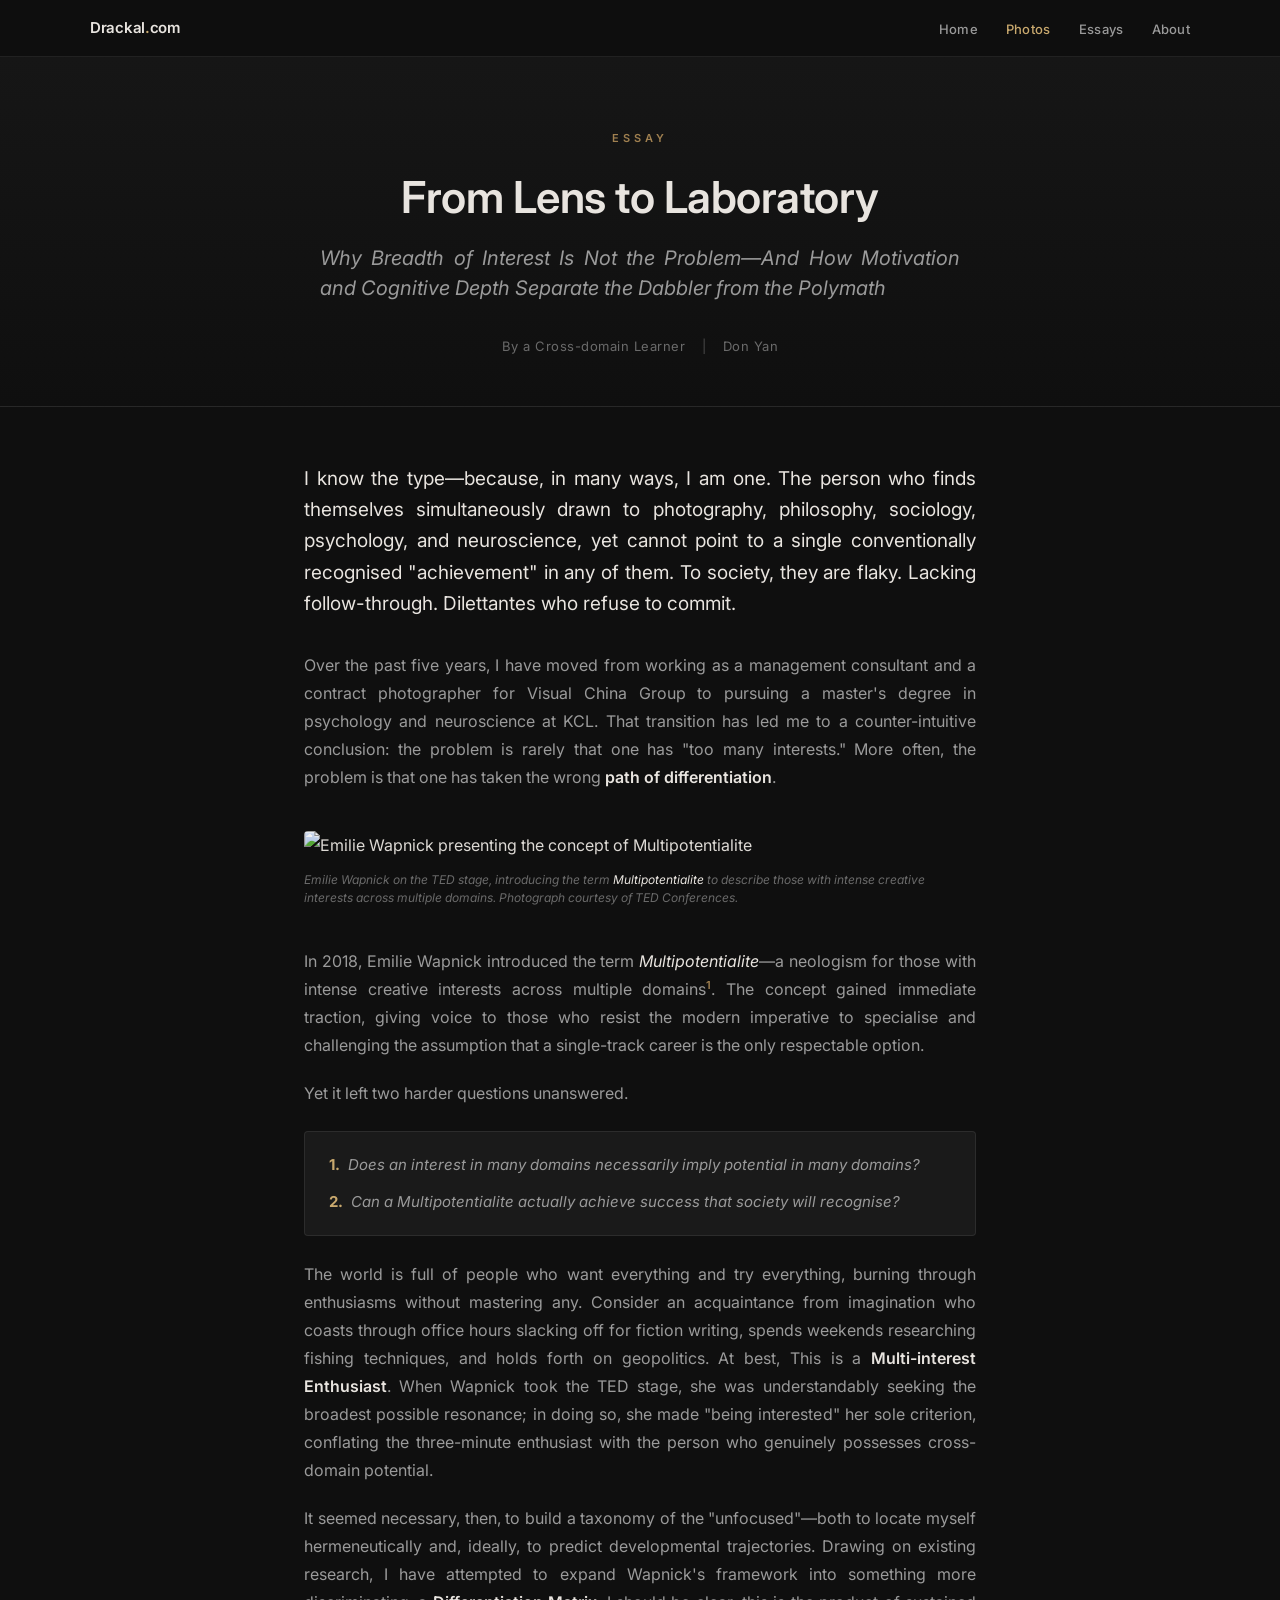
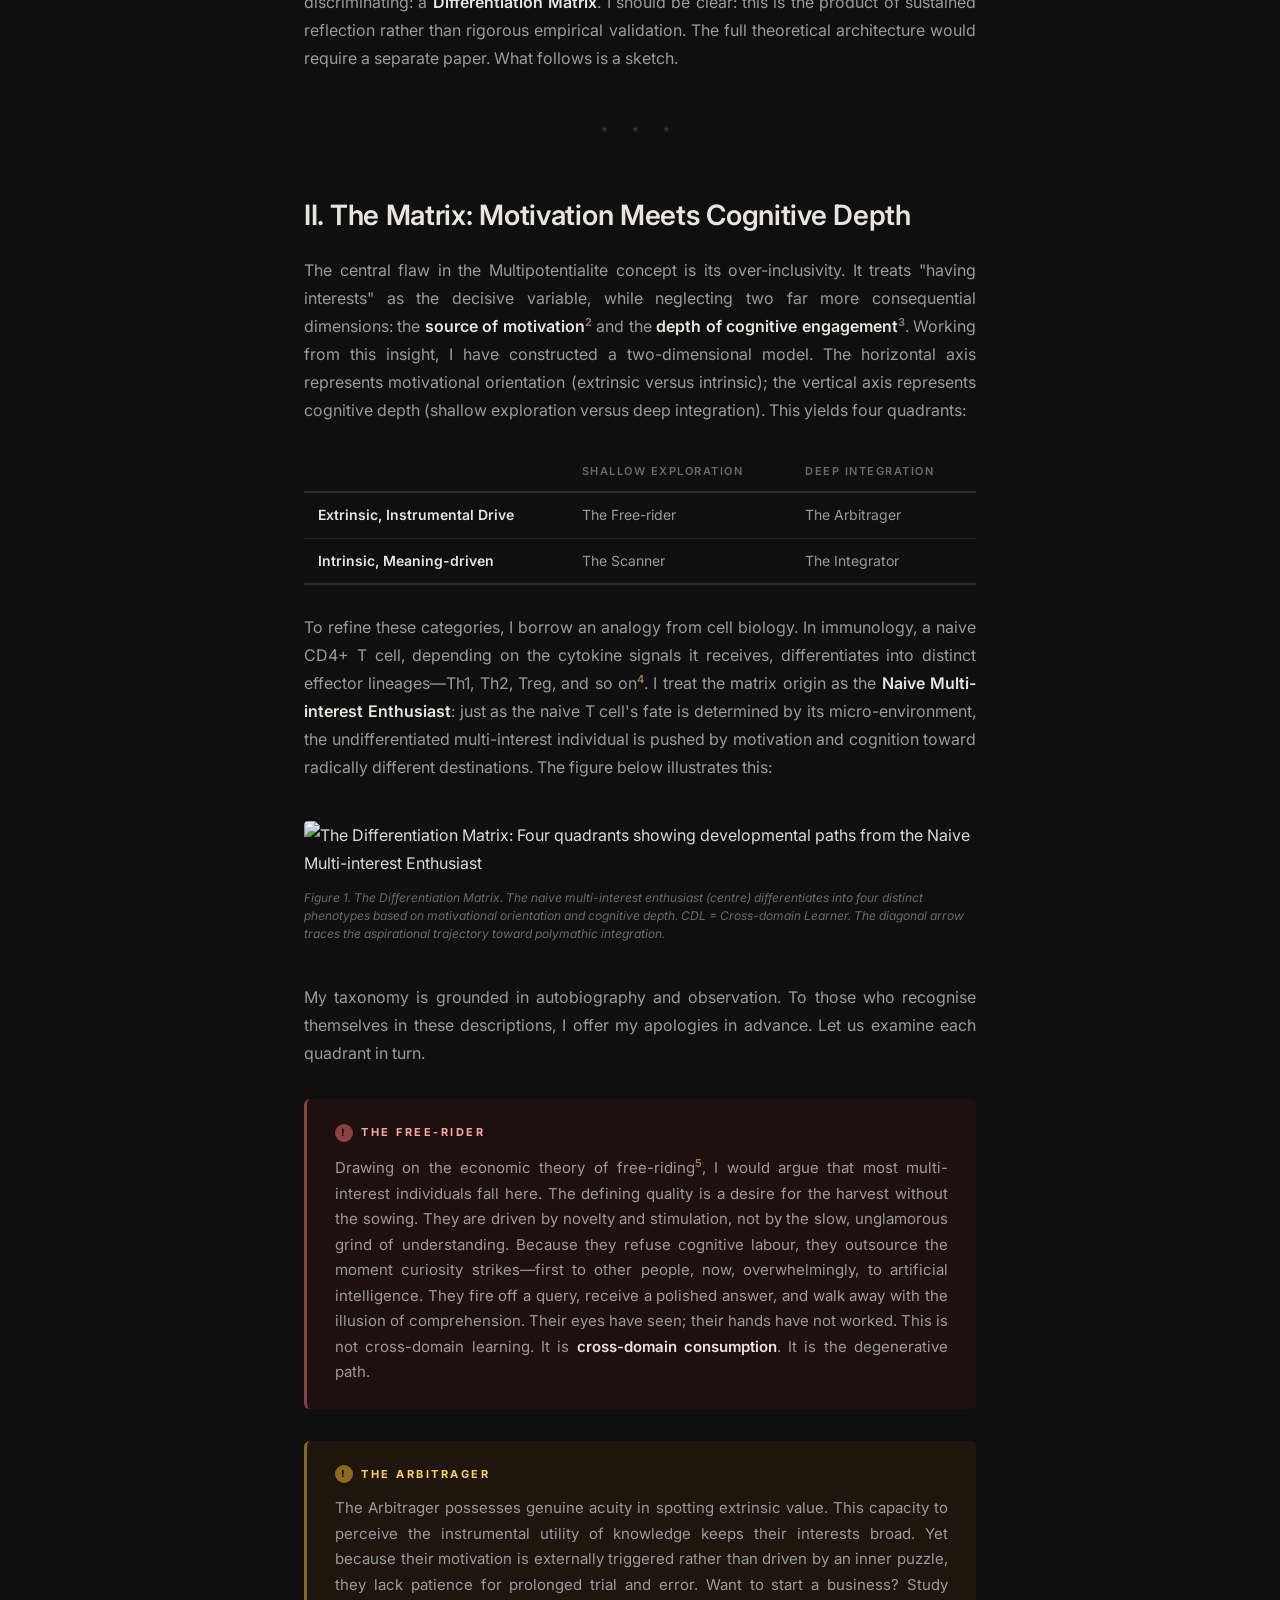
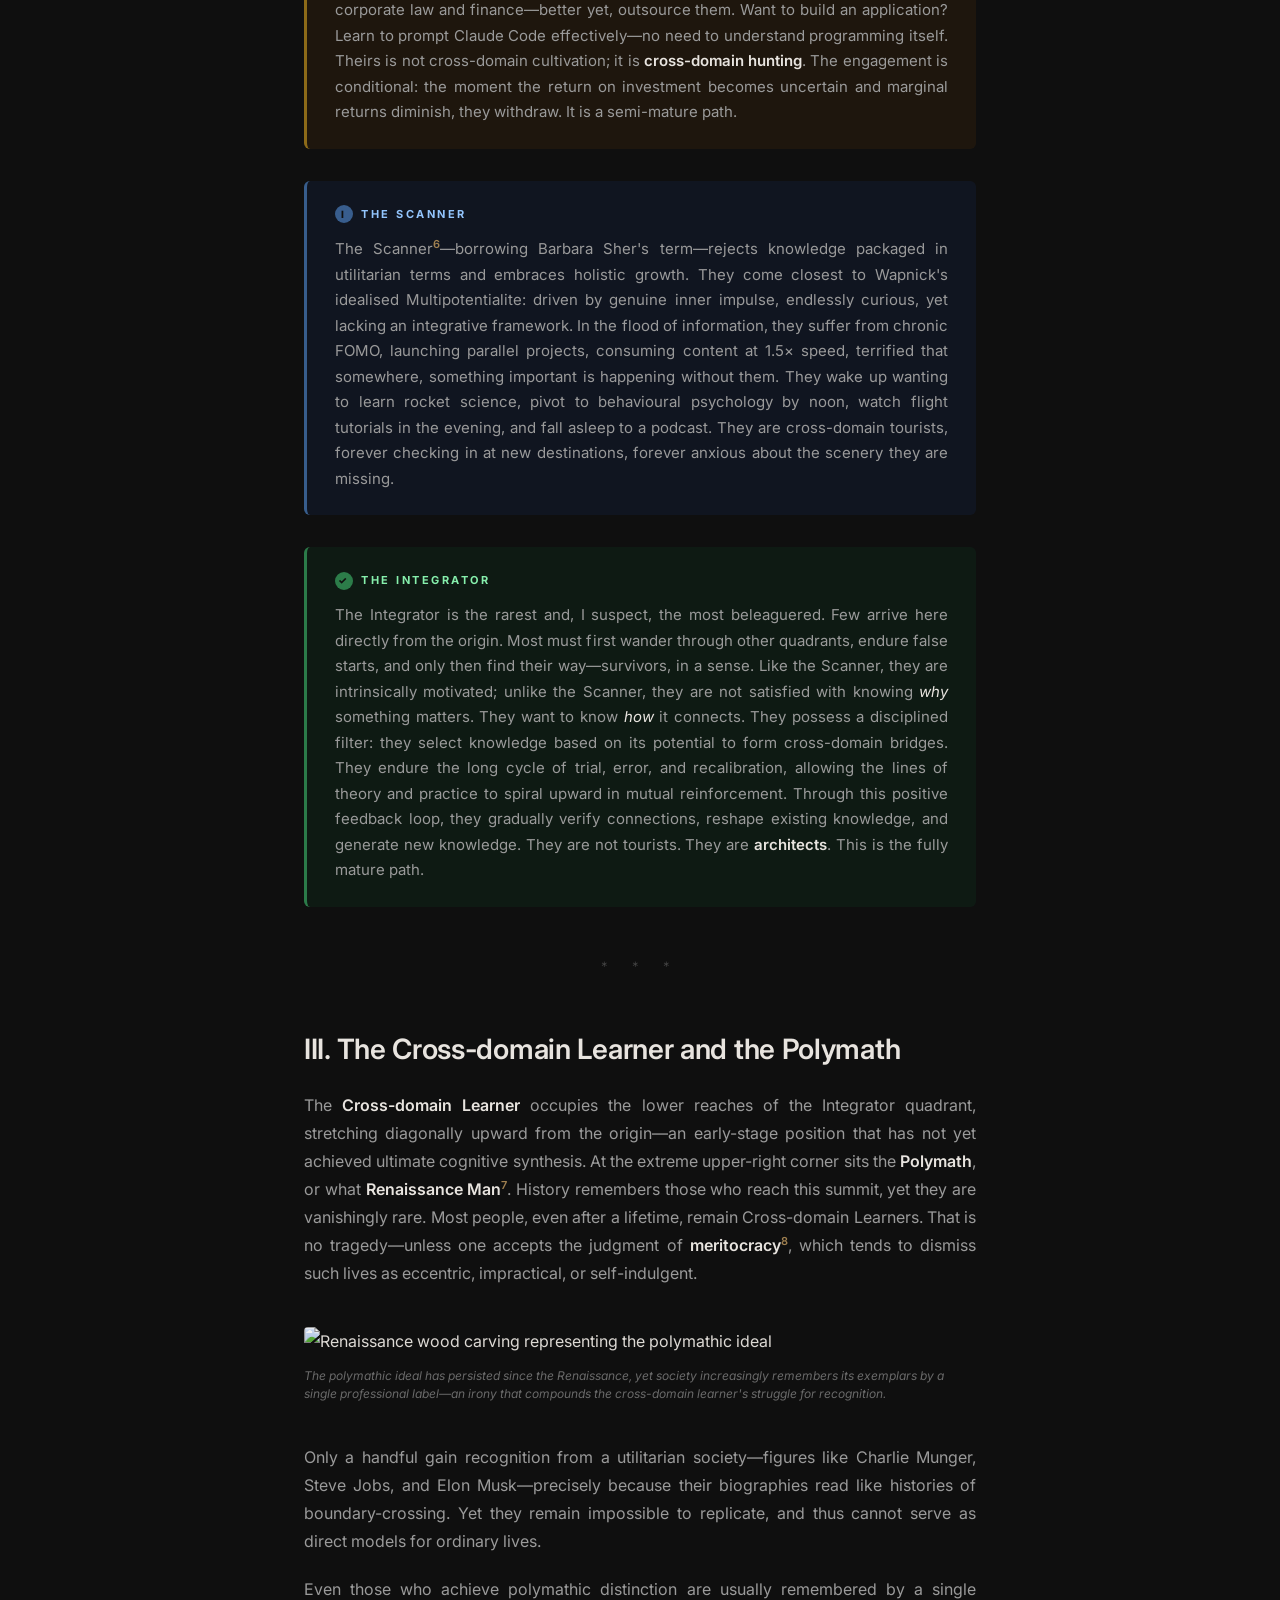
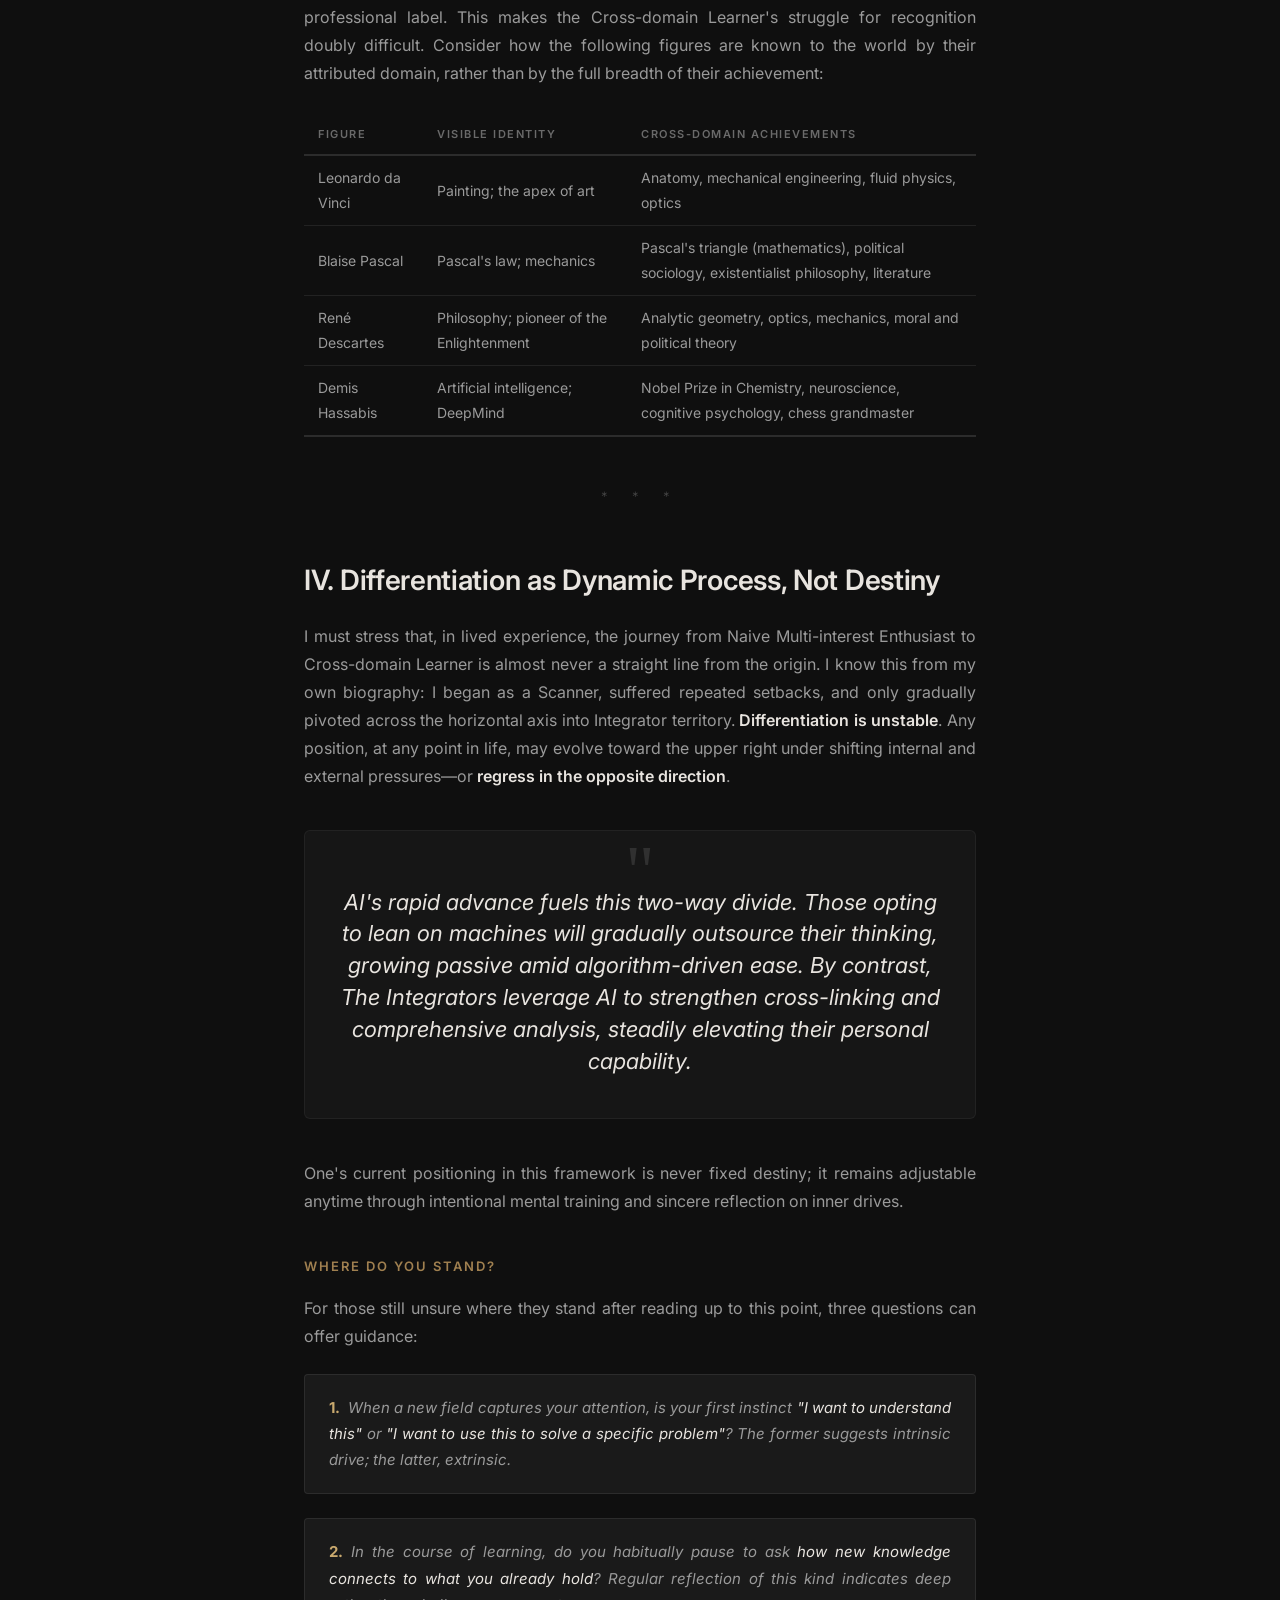
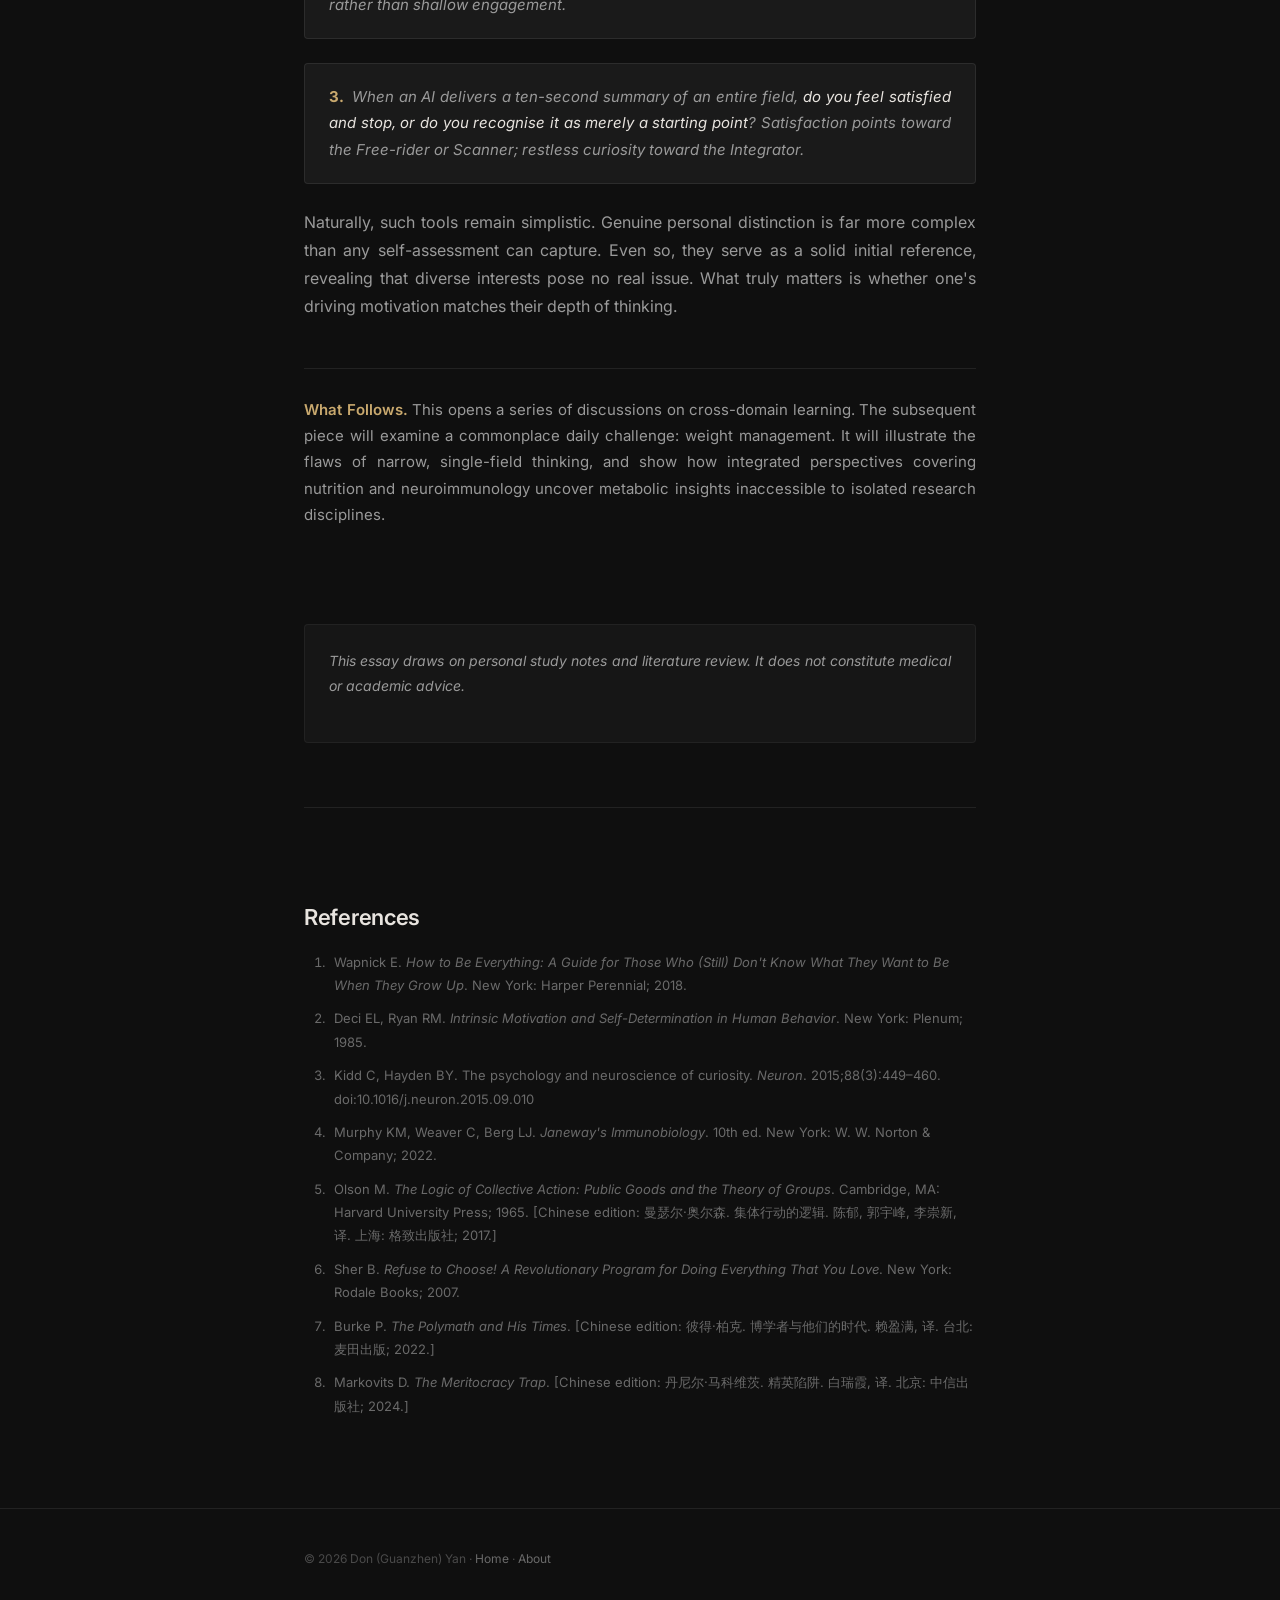
==== CDL_part1.html @ 90b38185 "Update CDL_part1.html" ====
<!DOCTYPE html>
<html lang="en">
<head>
    <meta charset="UTF-8">
    <meta name="viewport" content="width=device-width, initial-scale=1.0">
    <title>From Lens to Laboratory — The Differentiation Matrix | Cross-Domain Series</title>
    <link href="https://fonts.googleapis.com/css2?family=Inter:wght@300;400;500;600;700&display=swap" rel="stylesheet">
    <link rel="stylesheet" href="assets/css/style.css">
</head>
<body>

    <nav class="site-nav">
        <div class="nav-container">
            <div class="nav-brand">Drackal<span>.</span>com</div>
            <ul class="nav-links">
                <li><a href="index.html">Home</a></li>
                <li><a href="photos.html" class="active">Photos</a></li>
                <li><a href="index.html#series">Essays</a></li>
                <li><a href="index.html#about">About</a></li>
            </ul>
        </div>
    </nav>

    <header class="masthead">
        <div class="masthead-label">Essay</div>
        <h1 class="article-title">From Lens to Laboratory</h1>
        <p class="article-subtitle">Why Breadth of Interest Is Not the Problem—And How Motivation and Cognitive Depth Separate the Dabbler from the Polymath</p>
        <div class="article-meta">
            <span>By a Cross-domain Learner</span>
            <span class="divider">|</span>
            <span>Don Yan</span>
        </div>
    </header>

    <main class="article-body">
        <div class="container">

            <p class="lead">I know the type—because, in many ways, I am one. The person who finds themselves simultaneously drawn to photography, philosophy, sociology, psychology, and neuroscience, yet cannot point to a single conventionally recognised "achievement" in any of them. To society, they are flaky. Lacking follow-through. Dilettantes who refuse to commit.</p>

            <p>Over the past five years, I have moved from working as a management consultant and a contract photographer for Visual China Group to pursuing a master's degree in psychology and neuroscience at KCL. That transition has led me to a counter-intuitive conclusion: the problem is rarely that one has "too many interests." More often, the problem is that one has taken the wrong <strong>path of differentiation</strong>.</p>

            <div class="figure">
                <img src="https://raw.githubusercontent.com/Don-G-Yan/drackal.com/main/assets/images/emilie-wapnick.jpg" alt="Emilie Wapnick presenting the concept of Multipotentialite">
                <div class="figure-caption">Emilie Wapnick on the TED stage, introducing the term <em>Multipotentialite</em> to describe those with intense creative interests across multiple domains. Photograph courtesy of TED Conferences.</div>
            </div>

            <p>In 2018, Emilie Wapnick introduced the term <em>Multipotentialite</em>—a neologism for those with intense creative interests across multiple domains<sup>1</sup>. The concept gained immediate traction, giving voice to those who resist the modern imperative to specialise and challenging the assumption that a single-track career is the only respectable option.</p>

            <p>Yet it left two harder questions unanswered.</p>

            <div class="question-box">
                <p><span class="q-num">1.</span>Does an interest in many domains necessarily imply potential in many domains?</p>
                <p style="margin-top:10px"><span class="q-num">2.</span>Can a Multipotentialite actually achieve success that society will recognise?</p>
            </div>

            <p>The world is full of people who want everything and try everything, burning through enthusiasms without mastering any. Consider an acquaintance from imagination who coasts through office hours slacking off for fiction writing, spends weekends researching fishing techniques, and holds forth on geopolitics. At best, This is a <strong>Multi-interest Enthusiast</strong>. When Wapnick took the TED stage, she was understandably seeking the broadest possible resonance; in doing so, she made "being interested" her sole criterion, conflating the three-minute enthusiast with the person who genuinely possesses cross-domain potential.</p>

            <p>It seemed necessary, then, to build a taxonomy of the "unfocused"—both to locate myself hermeneutically and, ideally, to predict developmental trajectories. Drawing on existing research, I have attempted to expand Wapnick's framework into something more discriminating: a <strong>Differentiation Matrix</strong>. I should be clear: this is the product of sustained reflection rather than rigorous empirical validation. The full theoretical architecture would require a separate paper. What follows is a sketch.</p>

            <div class="section-break">* * *</div>

            <h2>II. The Matrix: Motivation Meets Cognitive Depth</h2>

            <p>The central flaw in the Multipotentialite concept is its over-inclusivity. It treats "having interests" as the decisive variable, while neglecting two far more consequential dimensions: the <strong>source of motivation</strong><sup>2</sup> and the <strong>depth of cognitive engagement</strong><sup>3</sup>. Working from this insight, I have constructed a two-dimensional model. The horizontal axis represents motivational orientation (extrinsic versus intrinsic); the vertical axis represents cognitive depth (shallow exploration versus deep integration). This yields four quadrants:</p>

            <table>
                <thead>
                    <tr>
                        <th></th>
                        <th>Shallow Exploration</th>
                        <th>Deep Integration</th>
                    </tr>
                </thead>
                <tbody>
                    <tr>
                        <td><strong>Extrinsic, Instrumental Drive</strong></td>
                        <td>The Free-rider</td>
                        <td>The Arbitrager</td>
                    </tr>
                    <tr>
                        <td><strong>Intrinsic, Meaning-driven</strong></td>
                        <td>The Scanner</td>
                        <td>The Integrator</td>
                    </tr>
                </tbody>
            </table>

            <p>To refine these categories, I borrow an analogy from cell biology. In immunology, a naive CD4+ T cell, depending on the cytokine signals it receives, differentiates into distinct effector lineages—Th1, Th2, Treg, and so on<sup>4</sup>. I treat the matrix origin as the <strong>Naive Multi-interest Enthusiast</strong>: just as the naive T cell's fate is determined by its micro-environment, the undifferentiated multi-interest individual is pushed by motivation and cognition toward radically different destinations. The figure below illustrates this:</p>

            <div class="figure">
                <img src="https://raw.githubusercontent.com/Don-G-Yan/drackal.com/main/assets/images/matrix-scifi-2.jpg" alt="The Differentiation Matrix: Four quadrants showing developmental paths from the Naive Multi-interest Enthusiast">
                <div class="figure-caption">Figure 1. The Differentiation Matrix. The naive multi-interest enthusiast (centre) differentiates into four distinct phenotypes based on motivational orientation and cognitive depth. CDL = Cross-domain Learner. The diagonal arrow traces the aspirational trajectory toward polymathic integration.</div>
            </div>

            <p>My taxonomy is grounded in autobiography and observation. To those who recognise themselves in these descriptions, I offer my apologies in advance. Let us examine each quadrant in turn.</p>

            <div class="callout callout-error">
                <div class="callout-title"><span class="callout-icon">!</span> The Free-rider</div>
                <p>Drawing on the economic theory of free-riding<sup>5</sup>, I would argue that most multi-interest individuals fall here. The defining quality is a desire for the harvest without the sowing. They are driven by novelty and stimulation, not by the slow, unglamorous grind of understanding. Because they refuse cognitive labour, they outsource the moment curiosity strikes—first to other people, now, overwhelmingly, to artificial intelligence. They fire off a query, receive a polished answer, and walk away with the illusion of comprehension. Their eyes have seen; their hands have not worked. This is not cross-domain learning. It is <strong>cross-domain consumption</strong>. It is the degenerative path.</p>
            </div>

            <div class="callout callout-attention">
                <div class="callout-title"><span class="callout-icon">!</span> The Arbitrager</div>
                <p>The Arbitrager possesses genuine acuity in spotting extrinsic value. This capacity to perceive the instrumental utility of knowledge keeps their interests broad. Yet because their motivation is externally triggered rather than driven by an inner puzzle, they lack patience for prolonged trial and error. Want to start a business? Study corporate law and finance—better yet, outsource them. Want to build an application? Learn to prompt Claude Code effectively—no need to understand programming itself. Theirs is not cross-domain cultivation; it is <strong>cross-domain hunting</strong>. The engagement is conditional: the moment the return on investment becomes uncertain and marginal returns diminish, they withdraw. It is a semi-mature path.</p>
            </div>

            <div class="callout callout-seealso">
                <div class="callout-title"><span class="callout-icon">i</span> The Scanner</div>
                <p>The Scanner<sup>6</sup>—borrowing Barbara Sher's term—rejects knowledge packaged in utilitarian terms and embraces holistic growth. They come closest to Wapnick's idealised Multipotentialite: driven by genuine inner impulse, endlessly curious, yet lacking an integrative framework. In the flood of information, they suffer from chronic FOMO, launching parallel projects, consuming content at 1.5× speed, terrified that somewhere, something important is happening without them. They wake up wanting to learn rocket science, pivot to behavioural psychology by noon, watch flight tutorials in the evening, and fall asleep to a podcast. They are cross-domain tourists, forever checking in at new destinations, forever anxious about the scenery they are missing.</p>
            </div>

            <div class="callout callout-done">
                <div class="callout-title"><span class="callout-icon">✓</span> The Integrator</div>
                <p>The Integrator is the rarest and, I suspect, the most beleaguered. Few arrive here directly from the origin. Most must first wander through other quadrants, endure false starts, and only then find their way—survivors, in a sense. Like the Scanner, they are intrinsically motivated; unlike the Scanner, they are not satisfied with knowing <em>why</em> something matters. They want to know <em>how</em> it connects. They possess a disciplined filter: they select knowledge based on its potential to form cross-domain bridges. They endure the long cycle of trial, error, and recalibration, allowing the lines of theory and practice to spiral upward in mutual reinforcement. Through this positive feedback loop, they gradually verify connections, reshape existing knowledge, and generate new knowledge. They are not tourists. They are <strong>architects</strong>. This is the fully mature path.</p>
            </div>

            <div class="section-break">* * *</div>

            <h2>III. The Cross-domain Learner and the Polymath</h2>

            <p>The <strong>Cross-domain Learner</strong> occupies the lower reaches of the Integrator quadrant, stretching diagonally upward from the origin—an early-stage position that has not yet achieved ultimate cognitive synthesis. At the extreme upper-right corner sits the <strong>Polymath</strong>, or what <strong>Renaissance Man</strong><sup>7</sup>. History remembers those who reach this summit, yet they are vanishingly rare. Most people, even after a lifetime, remain Cross-domain Learners. That is no tragedy—unless one accepts the judgment of <strong>meritocracy</strong><sup>8</sup>, which tends to dismiss such lives as eccentric, impractical, or self-indulgent.</p>

            <div class="figure">
                <img src="https://raw.githubusercontent.com/Don-G-Yan/drackal.com/main/assets/images/renaissance.jpeg" alt="Renaissance wood carving representing the polymathic ideal">
                <div class="figure-caption">The polymathic ideal has persisted since the Renaissance, yet society increasingly remembers its exemplars by a single professional label—an irony that compounds the cross-domain learner's struggle for recognition.</div>
            </div>

            <p>Only a handful gain recognition from a utilitarian society—figures like Charlie Munger, Steve Jobs, and Elon Musk—precisely because their biographies read like histories of boundary-crossing. Yet they remain impossible to replicate, and thus cannot serve as direct models for ordinary lives.</p>

            <p>Even those who achieve polymathic distinction are usually remembered by a single professional label. This makes the Cross-domain Learner's struggle for recognition doubly difficult. Consider how the following figures are known to the world by their attributed domain, rather than by the full breadth of their achievement:</p>

            <table>
                <thead>
                    <tr>
                        <th>Figure</th>
                        <th>Visible Identity</th>
                        <th>Cross-domain Achievements</th>
                    </tr>
                </thead>
                <tbody>
                    <tr>
                        <td>Leonardo da Vinci</td>
                        <td>Painting; the apex of art</td>
                        <td>Anatomy, mechanical engineering, fluid physics, optics</td>
                    </tr>
                    <tr>
                        <td>Blaise Pascal</td>
                        <td>Pascal's law; mechanics</td>
                        <td>Pascal's triangle (mathematics), political sociology, existentialist philosophy, literature</td>
                    </tr>
                    <tr>
                        <td>René Descartes</td>
                        <td>Philosophy; pioneer of the Enlightenment</td>
                        <td>Analytic geometry, optics, mechanics, moral and political theory</td>
                    </tr>
                    <tr>
                        <td>Demis Hassabis</td>
                        <td>Artificial intelligence; DeepMind</td>
                        <td>Nobel Prize in Chemistry, neuroscience, cognitive psychology, chess grandmaster</td>
                    </tr>
                </tbody>
            </table>

            <div class="section-break">* * *</div>

            <h2>IV. Differentiation as Dynamic Process, Not Destiny</h2>

            <p>I must stress that, in lived experience, the journey from Naive Multi-interest Enthusiast to Cross-domain Learner is almost never a straight line from the origin. I know this from my own biography: I began as a Scanner, suffered repeated setbacks, and only gradually pivoted across the horizontal axis into Integrator territory. <strong>Differentiation is unstable</strong>. Any position, at any point in life, may evolve toward the upper right under shifting internal and external pressures—or <strong>regress in the opposite direction</strong>.</p>

            <div class="pull-quote">
                <p>AI's rapid advance fuels this two-way divide. Those opting to lean on machines will gradually outsource their thinking, growing passive amid algorithm-driven ease. By contrast, The Integrators leverage AI to strengthen cross-linking and comprehensive analysis, steadily elevating their personal capability.</p>
            </div>

            <p>One's current positioning in this framework is never fixed destiny; it remains adjustable anytime through intentional mental training and sincere reflection on inner drives.</p>

            <h3>Where Do You Stand?</h3>

            <p>For those still unsure where they stand after reading up to this point, three questions can offer guidance:</p>

            <div class="question-box">
                <p><span class="q-num">1.</span>When a new field captures your attention, is your first instinct <em>"I want to understand this"</em> or <em>"I want to use this to solve a specific problem"</em>? The former suggests intrinsic drive; the latter, extrinsic.</p>
            </div>

            <div class="question-box">
                <p><span class="q-num">2.</span>In the course of learning, do you habitually pause to ask <em>how new knowledge connects to what you already hold</em>? Regular reflection of this kind indicates deep rather than shallow engagement.</p>
            </div>

            <div class="question-box">
                <p><span class="q-num">3.</span>When an AI delivers a ten-second summary of an entire field, <em>do you feel satisfied and stop, or do you recognise it as merely a starting point</em>? Satisfaction points toward the Free-rider or Scanner; restless curiosity toward the Integrator.</p>
            </div>

            <p>Naturally, such tools remain simplistic. Genuine personal distinction is far more complex than any self-assessment can capture. Even so, they serve as a solid initial reference, revealing that diverse interests pose no real issue. What truly matters is whether one's driving motivation matches their depth of thinking.</p>

            <div class="next-piece">
                <p><strong>What Follows.</strong> This opens a series of discussions on cross-domain learning. The subsequent piece will examine a commonplace daily challenge: weight management. It will illustrate the flaws of narrow, single-field thinking, and show how integrated perspectives covering nutrition and neuroimmunology uncover metabolic insights inaccessible to isolated research disciplines.</p>
            </div>

            <div class="end-matter">
                <p>This essay draws on personal study notes and literature review. It does not constitute medical or academic advice.</p>
            </div>

            <div class="references">
                <h2>References</h2>
                <ol>
                    <li>Wapnick E. <em>How to Be Everything: A Guide for Those Who (Still) Don't Know What They Want to Be When They Grow Up</em>. New York: Harper Perennial; 2018.</li>
                    <li>Deci EL, Ryan RM. <em>Intrinsic Motivation and Self-Determination in Human Behavior</em>. New York: Plenum; 1985.</li>
                    <li>Kidd C, Hayden BY. The psychology and neuroscience of curiosity. <em>Neuron</em>. 2015;88(3):449–460. doi:10.1016/j.neuron.2015.09.010</li>
                    <li>Murphy KM, Weaver C, Berg LJ. <em>Janeway's Immunobiology</em>. 10th ed. New York: W. W. Norton & Company; 2022.</li>
                    <li>Olson M. <em>The Logic of Collective Action: Public Goods and the Theory of Groups</em>. Cambridge, MA: Harvard University Press; 1965. [Chinese edition: 曼瑟尔·奥尔森. 集体行动的逻辑. 陈郁, 郭宇峰, 李崇新, 译. 上海: 格致出版社; 2017.]</li>
                    <li>Sher B. <em>Refuse to Choose! A Revolutionary Program for Doing Everything That You Love</em>. New York: Rodale Books; 2007.</li>
                    <li>Burke P. <em>The Polymath and His Times</em>. [Chinese edition: 彼得·柏克. 博学者与他们的时代. 赖盈满, 译. 台北: 麦田出版; 2022.]</li>
                    <li>Markovits D. <em>The Meritocracy Trap</em>. [Chinese edition: 丹尼尔·马科维茨. 精英陷阱. 白瑞霞, 译. 北京: 中信出版社; 2024.]</li>
                </ol>
            </div>

        </div>
    </main>

    <footer class="site-footer">
        <div class="container">
            <p class="footer-text">
                © 2026 Don (Guanzhen) Yan · <a href="index.html">Home</a> · <a href="index.html#about">About</a>
            </p>
        </div>
    </footer>

</body>
</html>
---- assets/css/style.css ----
/* ========================================
   Drackal.com — Global Stylesheet
   Darkroom Edition: Gold on Charcoal
   ======================================== */

:root {
    --bg-primary: #0f0f0f;
    --bg-surface: #161616;
    --bg-elevated: #1a1a1a;
    --bg-card: #1f1f1f;
    --bg-card-hover: #252525;

    --text-primary: #e8e4df;
    --text-secondary: #9a9a9a;
    --text-muted: #6a6a6a;
    --text-faint: #4a4a4a;

    --accent-gold: #c9a96e;
    --accent-gold-dim: #a08050;
    --accent-warm: #d4a574;

    --border-subtle: rgba(255,255,255,0.05);
    --border-medium: rgba(255,255,255,0.08);
    --border-strong: rgba(255,255,255,0.12);

    --callout-error-bg: rgba(220, 38, 38, 0.08);
    --callout-error-border: rgba(248, 113, 113, 0.5);
    --callout-error-text: #fca5a5;

    --callout-attention-bg: rgba(217, 119, 6, 0.08);
    --callout-attention-border: rgba(251, 191, 36, 0.5);
    --callout-attention-text: #fcd34d;

    --callout-seealso-bg: rgba(37, 99, 235, 0.08);
    --callout-seealso-border: rgba(96, 165, 250, 0.5);
    --callout-seealso-text: #93c5fd;

    --callout-done-bg: rgba(22, 163, 74, 0.08);
    --callout-done-border: rgba(74, 222, 128, 0.5);
    --callout-done-text: #86efac;
}

* {
    margin: 0;
    padding: 0;
    box-sizing: border-box;
}

body {
    font-family: 'Inter', -apple-system, BlinkMacSystemFont, 'Segoe UI', Roboto, sans-serif;
    font-size: 16px;
    line-height: 1.75;
    color: var(--text-primary);
    background-color: var(--bg-primary);
    -webkit-font-smoothing: antialiased;
    -moz-osx-font-smoothing: grayscale;
}

a {
    color: var(--accent-gold);
    text-decoration: none;
    transition: color 0.2s ease;
}

a:hover {
    color: var(--accent-gold-dim);
    text-decoration: underline;
}

/* ===== NAVIGATION ===== */
.site-nav {
    position: sticky;
    top: 0;
    z-index: 100;
    background: rgba(15, 15, 15, 0.92);
    backdrop-filter: blur(12px);
    -webkit-backdrop-filter: blur(12px);
    border-bottom: 1px solid var(--border-medium);
    padding: 0 24px;
}

.nav-container {
    max-width: 1100px;
    margin: 0 auto;
    display: flex;
    align-items: center;
    justify-content: space-between;
    height: 56px;
}

.nav-brand {
    font-size: 15px;
    font-weight: 600;
    color: var(--text-primary);
    letter-spacing: -0.3px;
}

.nav-brand span {
    color: var(--accent-gold);
}

.nav-links {
    display: flex;
    gap: 28px;
    list-style: none;
}

.nav-links a {
    font-size: 13px;
    font-weight: 500;
    color: var(--text-secondary);
    text-decoration: none;
    letter-spacing: 0.3px;
    transition: color 0.2s ease;
}

.nav-links a:hover {
    color: var(--accent-gold);
    text-decoration: none;
}

.nav-links a.active {
    color: var(--accent-gold);
}

/* ===== HEADER / MASTHEAD ===== */
.masthead {
    text-align: center;
    padding: 72px 24px 48px;
    border-bottom: 1px solid var(--border-medium);
    background: linear-gradient(180deg, var(--bg-surface) 0%, var(--bg-primary) 100%);
}

.masthead-label {
    font-size: 11px;
    font-weight: 600;
    letter-spacing: 4px;
    text-transform: uppercase;
    color: var(--accent-gold-dim);
    margin-bottom: 24px;
}

.article-title {
    font-size: 44px;
    font-weight: 600;
    line-height: 1.15;
    max-width: 800px;
    margin: 0 auto 20px;
    color: var(--text-primary);
    letter-spacing: -0.5px;
}

.article-subtitle {
    font-size: 20px;
    font-weight: 400;
    font-style: italic;
    color: var(--text-secondary);
    max-width: 640px;
    margin: 0 auto 32px;
    line-height: 1.5;
}

.article-meta {
    font-size: 13px;
    color: var(--text-muted);
    letter-spacing: 0.5px;
}

.article-meta .divider {
    margin: 0 12px;
    color: var(--text-faint);
}

/* ===== LAYOUT ===== */
.container {
    max-width: 720px;
    margin: 0 auto;
    padding: 0 24px;
}

.container-wide {
    max-width: 1100px;
    margin: 0 auto;
    padding: 0 24px;
}

.article-body {
    background: var(--bg-primary);
    padding: 56px 0 80px;
}

/* ===== TYPOGRAPHY ===== */
h2 {
    font-size: 28px;
    font-weight: 600;
    margin-top: 56px;
    margin-bottom: 24px;
    line-height: 1.2;
    color: var(--text-primary);
    letter-spacing: -0.3px;
}

h3 {
    font-size: 13px;
    font-weight: 600;
    letter-spacing: 2px;
    text-transform: uppercase;
    margin-top: 40px;
    margin-bottom: 16px;
    color: var(--accent-gold-dim);
}

p {
    margin-bottom: 20px;
    text-align: justify;
    hyphens: auto;
    color: var(--text-secondary);
}

strong {
    color: var(--text-primary);
    font-weight: 600;
}

em {
    color: var(--text-primary);
}

.lead {
    font-size: 19px;
    line-height: 1.65;
    color: var(--text-primary);
    margin-bottom: 32px;
    font-weight: 400;
}

.drop-cap::first-letter {
    font-size: 64px;
    float: left;
    line-height: 0.85;
    padding-right: 10px;
    padding-top: 6px;
    font-weight: 700;
    color: var(--accent-gold);
}

/* ===== CALLOUTS ===== */
.callout {
    margin: 32px 0;
    padding: 24px 28px;
    border-radius: 6px;
    border-left: 3px solid;
    font-size: 15px;
    line-height: 1.7;
    background: var(--bg-elevated);
}

.callout p {
    color: var(--text-secondary);
    margin: 0;
}

.callout strong {
    color: var(--text-primary);
}

.callout-title {
    font-size: 11px;
    font-weight: 700;
    letter-spacing: 2.5px;
    text-transform: uppercase;
    margin-bottom: 12px;
    display: flex;
    align-items: center;
    gap: 8px;
}

.callout-icon {
    width: 18px;
    height: 18px;
    display: inline-flex;
    align-items: center;
    justify-content: center;
    border-radius: 50%;
    font-size: 10px;
    font-weight: 800;
}

.callout-error {
    background: var(--callout-error-bg);
    border-left-color: var(--callout-error-border);
}
.callout-error .callout-title { color: var(--callout-error-text); }
.callout-error .callout-icon { background: var(--callout-error-border); color: var(--bg-primary); }

.callout-attention {
    background: var(--callout-attention-bg);
    border-left-color: var(--callout-attention-border);
}
.callout-attention .callout-title { color: var(--callout-attention-text); }
.callout-attention .callout-icon { background: var(--callout-attention-border); color: var(--bg-primary); }

.callout-seealso {
    background: var(--callout-seealso-bg);
    border-left-color: var(--callout-seealso-border);
}
.callout-seealso .callout-title { color: var(--callout-seealso-text); }
.callout-seealso .callout-icon { background: var(--callout-seealso-border); color: var(--bg-primary); }

.callout-done {
    background: var(--callout-done-bg);
    border-left-color: var(--callout-done-border);
}
.callout-done .callout-title { color: var(--callout-done-text); }
.callout-done .callout-icon { background: var(--callout-done-border); color: var(--bg-primary); }

/* ===== IMAGES ===== */
.figure {
    margin: 40px 0;
}

.figure img {
    width: 100%;
    height: auto;
    display: block;
    border-radius: 4px;
    opacity: 0.95;
}

.figure-caption {
    font-size: 12px;
    color: var(--text-muted);
    margin-top: 12px;
    line-height: 1.5;
    font-style: italic;
}

/* ===== TABLES ===== */
table {
    width: 100%;
    border-collapse: collapse;
    margin: 28px 0;
    font-size: 14px;
}

th, td {
    padding: 10px 14px;
    text-align: left;
    border-bottom: 1px solid var(--border-medium);
}

th {
    font-size: 11px;
    font-weight: 600;
    letter-spacing: 1.5px;
    text-transform: uppercase;
    color: var(--text-muted);
    border-bottom: 2px solid var(--border-strong);
}

tr:last-child td {
    border-bottom: 2px solid var(--border-strong);
}

td {
    color: var(--text-secondary);
}

td strong {
    color: var(--text-primary);
}

/* ===== QUESTION BOX ===== */
.question-box {
    background: var(--bg-elevated);
    border: 1px solid var(--border-medium);
    padding: 20px 24px;
    margin: 24px 0;
    border-radius: 4px;
}

.question-box p {
    margin: 0;
    font-style: italic;
    font-size: 15px;
    color: var(--text-secondary);
}

.question-box .q-num {
    font-weight: 700;
    font-style: normal;
    color: var(--accent-gold);
    margin-right: 8px;
}

/* ===== REFERENCES ===== */
.references {
    margin-top: 64px;
    padding-top: 40px;
    border-top: 1px solid var(--border-medium);
}

.references h2 {
    font-size: 22px;
    margin-bottom: 20px;
}

.references ol {
    font-size: 13px;
    line-height: 1.8;
    color: var(--text-muted);
    padding-left: 24px;
}

.references li {
    margin-bottom: 10px;
    padding-left: 6px;
}

.references li em {
    color: var(--text-muted);
}

/* ===== PULL QUOTE ===== */
.pull-quote {
    text-align: center;
    padding: 40px 32px;
    margin: 40px 0;
    position: relative;
    background: var(--bg-surface);
    border-radius: 6px;
    border: 1px solid var(--border-subtle);
}

.pull-quote::before {
    content: '"';
    font-family: Georgia, serif;
    font-size: 72px;
    line-height: 0;
    color: var(--text-faint);
    display: block;
    margin-bottom: 16px;
    opacity: 0.5;
}

.pull-quote p {
    font-size: 22px;
    font-style: italic;
    line-height: 1.45;
    color: var(--text-primary);
    text-align: center;
    max-width: 600px;
    margin: 0 auto;
    font-weight: 400;
}

/* ===== SECTION BREAK ===== */
.section-break {
    text-align: center;
    margin: 48px 0;
    color: var(--text-faint);
    letter-spacing: 10px;
    font-size: 13px;
    font-weight: 300;
}

/* ===== END MATTER ===== */
.end-matter {
    margin-top: 48px;
    padding: 24px;
    background: var(--bg-surface);
    border: 1px solid var(--border-subtle);
    border-radius: 4px;
    font-size: 14px;
    color: var(--text-muted);
    font-style: italic;
}

.next-piece {
    margin-top: 48px;
    padding: 28px 0;
    border-top: 1px solid var(--border-medium);
    font-size: 15px;
    color: var(--text-muted);
}

.next-piece strong {
    color: var(--accent-gold);
    font-weight: 600;
}

/* ===== HR ===== */
hr {
    border: none;
    border-top: 1px solid var(--border-medium);
    margin: 40px 0;
}

/* ===== SUPERSCRIPT ===== */
sup {
    font-size: 11px;
    color: var(--accent-gold-dim);
    font-weight: 600;
}

/* ===== HOMEPAGE SPECIFIC ===== */
.hero {
    text-align: center;
    padding: 100px 24px 64px;
    background: linear-gradient(180deg, var(--bg-surface) 0%, var(--bg-primary) 100%);
    border-bottom: 1px solid var(--border-medium);
}

.hero-label {
    font-size: 11px;
    font-weight: 600;
    letter-spacing: 4px;
    text-transform: uppercase;
    color: var(--accent-gold-dim);
    margin-bottom: 24px;
}

.hero-title {
    font-size: 52px;
    font-weight: 600;
    line-height: 1.1;
    max-width: 800px;
    margin: 0 auto 24px;
    color: var(--text-primary);
    letter-spacing: -1px;
}

.hero-subtitle {
    font-size: 20px;
    font-weight: 400;
    color: var(--text-secondary);
    max-width: 600px;
    margin: 0 auto 40px;
    line-height: 1.6;
}

.hero-author {
    font-size: 14px;
    color: var(--text-muted);
    letter-spacing: 0.5px;
}

.hero-author a {
    color: var(--accent-gold);
    text-decoration: none;
}

.hero-author a:hover {
    text-decoration: underline;
}

/* Mission Statement */
.mission {
    padding: 64px 0;
    text-align: center;
    border-bottom: 1px solid var(--border-medium);
}

.mission-text {
    font-size: 18px;
    line-height: 1.7;
    color: var(--text-secondary);
    max-width: 720px;
    margin: 0 auto;
    font-style: italic;
}

.mission-text strong {
    color: var(--text-primary);
    font-style: normal;
}

/* Showcase Section */
.showcase-section {
    padding: 80px 0;
    border-top: 1px solid var(--border-medium);
}

.showcase-header {
    display: flex;
    align-items: baseline;
    justify-content: space-between;
    margin-bottom: 48px;
    flex-wrap: wrap;
    gap: 12px;
}

.showcase-title {
    font-size: 13px;
    font-weight: 600;
    letter-spacing: 2.5px;
    text-transform: uppercase;
    color: var(--accent-gold-dim);
}

.showcase-subtitle {
    font-size: 14px;
    color: var(--text-muted);
    font-style: italic;
}

/* Track Row */
.track-row {
    display: grid;
    grid-template-columns: 1fr 1fr;
    gap: 32px;
    margin-bottom: 48px;
    align-items: start;
}

.track-row.reverse {
    direction: rtl;
}

.track-row.reverse > * {
    direction: ltr;
}

/* Photo Card */
.photo-card {
    position: relative;
    overflow: hidden;
    border-radius: 6px;
    background: #0a0a0a;
    border: none;
    box-shadow: 0 0 40px rgba(0,0,0,0.6);
    transition: box-shadow 0.4s ease;
}

.photo-card:hover {
    box-shadow: 0 0 60px rgba(0,0,0,0.8);
}

.photo-card img {
    width: 100%;
    height: auto;
    display: block;
    opacity: 0.88;
    transition: opacity 0.6s ease;
    cursor: zoom-in;
}

.photo-card:hover img {
    opacity: 1;
}

.photo-caption {
    padding: 28px;
    background: transparent;
}

.photo-caption h4 {
    font-size: 16px;
    font-weight: 600;
    color: var(--text-primary);
    margin-bottom: 10px;
    letter-spacing: -0.2px;
}

.photo-caption p {
    font-size: 13px;
    line-height: 1.7;
    color: var(--text-muted);
    margin: 0;
    text-align: left;
    font-style: italic;
}

.photo-meta {
    font-size: 11px;
    color: var(--text-faint);
    margin-top: 14px;
    letter-spacing: 0.5px;
    text-transform: uppercase;
}

/* Article Card Compact */
.article-card-compact {
    background: var(--bg-surface);
    border: 1px solid var(--border-subtle);
    border-radius: 6px;
    padding: 40px;
    height: 100%;
    display: flex;
    flex-direction: column;
    justify-content: center;
    transition: all 0.3s ease;
}

.article-card-compact:hover {
    background: var(--bg-card);
    border-color: var(--border-medium);
}

.card-link {
    text-decoration: none;
    color: inherit;
    display: block;
}

.card-link:hover {
    text-decoration: none;
    color: inherit;
}

.card-status {
    font-size: 11px;
    font-weight: 600;
    letter-spacing: 1.5px;
    text-transform: uppercase;
    margin-bottom: 16px;
    display: inline-flex;
    align-items: center;
    gap: 6px;
}

.status-live {
    color: var(--callout-done-text);
}

.status-live::before {
    content: '';
    width: 6px;
    height: 6px;
    background: var(--callout-done-text);
    border-radius: 50%;
    display: inline-block;
}

.status-soon {
    color: var(--callout-attention-text);
}

.status-soon::before {
    content: '';
    width: 6px;
    height: 6px;
    background: var(--callout-attention-text);
    border-radius: 50%;
    display: inline-block;
}

.card-number {
    font-size: 11px;
    font-weight: 600;
    letter-spacing: 1.5px;
    text-transform: uppercase;
    color: var(--text-faint);
    margin-bottom: 8px;
}

.card-title {
    font-size: 20px;
    font-weight: 600;
    line-height: 1.3;
    color: var(--text-primary);
    margin-bottom: 12px;
    letter-spacing: -0.3px;
}

.card-desc {
    font-size: 14px;
    line-height: 1.6;
    color: var(--text-muted);
    margin-bottom: 20px;
}

.card-meta {
    font-size: 12px;
    color: var(--text-faint);
    display: flex;
    gap: 16px;
}

.card-meta span {
    display: flex;
    align-items: center;
    gap: 4px;
}

/* Reserved Section */
.reserved-section {
    padding: 48px 0 64px;
    border-top: 1px solid var(--border-medium);
}

.reserved-grid {
    display: grid;
    grid-template-columns: repeat(3, 1fr);
    gap: 20px;
}

.reserved-card {
    background: var(--bg-surface);
    border: 1px dashed var(--border-medium);
    border-radius: 6px;
    padding: 24px;
    text-align: center;
    opacity: 0.6;
    transition: opacity 0.3s ease;
}

.reserved-card:hover {
    opacity: 0.9;
}

.reserved-label {
    font-size: 11px;
    font-weight: 600;
    letter-spacing: 2px;
    text-transform: uppercase;
    color: var(--text-faint);
    margin-bottom: 8px;
}

.reserved-title {
    font-size: 15px;
    font-weight: 500;
    color: var(--text-muted);
}

/* Author Section */
.author-section {
    padding: 64px 0;
    background: linear-gradient(180deg, var(--bg-primary) 0%, var(--bg-surface) 100%);
    border-top: 1px solid var(--border-medium);
}

.author-header {
    font-size: 13px;
    font-weight: 600;
    letter-spacing: 2.5px;
    text-transform: uppercase;
    color: var(--accent-gold-dim);
    margin-bottom: 32px;
    text-align: center;
}

.author-card {
    max-width: 640px;
    margin: 0 auto;
    background: var(--bg-elevated);
    border: 1px solid var(--border-subtle);
    border-radius: 8px;
    padding: 40px;
    text-align: center;
}

.author-name {
    font-size: 22px;
    font-weight: 600;
    color: var(--text-primary);
    margin-bottom: 8px;
}

.author-handle {
    font-size: 13px;
    color: var(--accent-gold);
    margin-bottom: 20px;
}

.author-bio {
    font-size: 15px;
    line-height: 1.7;
    color: var(--text-secondary);
    text-align: center;
    margin-bottom: 24px;
}

.author-links {
    display: flex;
    justify-content: center;
    gap: 20px;
    flex-wrap: wrap;
}

.author-links a {
    font-size: 13px;
    color: var(--text-muted);
    text-decoration: none;
    transition: color 0.2s ease;
}

.author-links a:hover {
    color: var(--accent-gold);
    text-decoration: underline;
}

/* Footer */
.site-footer {
    padding: 40px 24px;
    border-top: 1px solid var(--border-medium);
    text-align: center;
}

.footer-text {
    font-size: 12px;
    color: var(--text-faint);
    line-height: 1.6;
}

.footer-text a {
    color: var(--text-muted);
}

/* ===== RESPONSIVE ===== */
@media (max-width: 768px) {
    .track-row {
        grid-template-columns: 1fr;
    }
    .track-row.reverse {
        direction: ltr;
    }
    .hero-title {
        font-size: 36px;
    }
    .nav-links {
        gap: 16px;
    }
    .reserved-grid {
        grid-template-columns: 1fr;
    }
    .photo-card img {
        height: 280px;
    }
    .article-title {
        font-size: 32px;
    }
}

/* ===== PRINT OPTIMIZATION ===== */
@media print {
    body {
        background: var(--bg-primary) !important;
        -webkit-print-color-adjust: exact;
        print-color-adjust: exact;
    }
    .site-nav {
        display: none;
    }
    .masthead, .hero {
        background: linear-gradient(180deg, var(--bg-surface) 0%, var(--bg-primary) 100%) !important;
    }
    .callout, .question-box, .pull-quote, .end-matter, .card, .author-card, .photo-card, .article-card-compact {
        break-inside: avoid;
    }
    .figure {
        break-inside: avoid;
    }
    table {
        break-inside: avoid;
    }
    h2, h3 {
        break-after: avoid;
    }
    p {
        orphans: 3;
        widows: 3;
    }
}


/* ===== LIGHTBOX ===== */
.lightbox {
    display: none;
    position: fixed;
    top: 0;
    left: 0;
    width: 100%;
    height: 100%;
    background: rgba(0, 0, 0, 0.94);
    z-index: 1000;
    cursor: zoom-out;
    justify-content: center;
    align-items: center;
    padding: 40px;
    backdrop-filter: blur(4px);
}

.lightbox.active {
    display: flex;
}

.lightbox img {
    max-width: 90vw;
    max-height: 90vh;
    width: auto;
    height: auto;
    object-fit: contain;
    border-radius: 4px;
    box-shadow: 0 24px 80px rgba(0, 0, 0, 0.9);
}

.lightbox-caption {
    position: absolute;
    bottom: 24px;
    left: 50%;
    transform: translateX(-50%);
    font-size: 13px;
    color: var(--text-muted);
    text-align: center;
    pointer-events: none;
}


/* ===== PAGE HEADER (for essays.html / photos.html) ===== */
.page-header {
    text-align: center;
    padding: 80px 24px 48px;
    background: linear-gradient(180deg, var(--bg-surface) 0%, var(--bg-primary) 100%);
    border-bottom: 1px solid var(--border-medium);
}

.page-header-label {
    font-size: 11px;
    font-weight: 600;
    letter-spacing: 4px;
    text-transform: uppercase;
    color: var(--accent-gold-dim);
    margin-bottom: 20px;
}

.page-header-title {
    font-size: 40px;
    font-weight: 600;
    line-height: 1.15;
    max-width: 700px;
    margin: 0 auto 20px;
    color: var(--text-primary);
    letter-spacing: -0.5px;
}

.page-header-desc {
    font-size: 18px;
    font-weight: 400;
    color: var(--text-secondary);
    max-width: 600px;
    margin: 0 auto;
    line-height: 1.6;
    font-style: italic;
}

/* ===== ARCHIVE SECTION ===== */
.archive-section {
    padding: 64px 0;
    border-top: 1px solid var(--border-medium);
}

.archive-header {
    display: flex;
    align-items: baseline;
    justify-content: space-between;
    margin-bottom: 32px;
    flex-wrap: wrap;
    gap: 12px;
}

.archive-title {
    font-size: 13px;
    font-weight: 600;
    letter-spacing: 2.5px;
    text-transform: uppercase;
    color: var(--accent-gold-dim);
}

.archive-count {
    font-size: 13px;
    color: var(--text-muted);
}

/* Archive Grid (vertical list of cards) */
.archive-grid {
    display: flex;
    flex-direction: column;
    gap: 20px;
}

.archive-card {
    background: var(--bg-surface);
    border: 1px solid var(--border-subtle);
    border-radius: 6px;
    padding: 32px;
    display: grid;
    grid-template-columns: 1fr auto;
    gap: 24px;
    align-items: start;
    transition: all 0.3s ease;
}

.archive-card:hover {
    background: var(--bg-card);
    border-color: var(--border-medium);
}

.archive-card-link {
    text-decoration: none;
    color: inherit;
    display: block;
}

.archive-card-link:hover {
    text-decoration: none;
    color: inherit;
}

.archive-card-main {
    min-width: 0;
}

.archive-card-meta {
    display: flex;
    flex-direction: column;
    align-items: flex-end;
    gap: 8px;
    min-width: 120px;
    flex-shrink: 0;
}

.archive-card .card-status {
    margin-bottom: 0;
}

.archive-card .card-number {
    margin-bottom: 6px;
}

.archive-card .card-title {
    font-size: 20px;
    margin-bottom: 10px;
}

.archive-card .card-desc {
    margin-bottom: 0;
    max-width: 560px;
}

.archive-card .card-meta {
    font-size: 12px;
    color: var(--text-faint);
    margin-top: 12px;
}

@media (max-width: 768px) {
    .archive-card {
        grid-template-columns: 1fr;
    }
    .archive-card-meta {
        align-items: flex-start;
        flex-direction: row;
        gap: 16px;
    }
    .page-header-title {
        font-size: 30px;
    }
}

/* ===== PHOTO GRID (for photos.html) ===== */
.photo-grid-section {
    padding: 64px 0;
}

.photo-grid {
    display: grid;
    grid-template-columns: repeat(2, 1fr);
    gap: 24px;
}

@media (max-width: 768px) {
    .photo-grid {
        grid-template-columns: 1fr;
    }
}

.photo-grid .photo-card {
    box-shadow: 0 0 30px rgba(0,0,0,0.5);
}

.photo-grid .photo-card:hover {
    box-shadow: 0 0 50px rgba(0,0,0,0.7);
}

.photo-grid .photo-card img {
    opacity: 0.9;
}

.photo-grid .photo-card:hover img {
    opacity: 1;
}

.photo-grid .photo-caption {
    padding: 24px;
}

.photo-grid .photo-caption h4 {
    font-size: 15px;
}

.photo-grid .photo-caption p {
    font-size: 12px;
}

/* ===== SERIES INTRO (for essays.html) ===== */
.series-intro {
    background: var(--bg-elevated);
    border: 1px solid var(--border-subtle);
    border-radius: 6px;
    padding: 28px 32px;
    margin-bottom: 40px;
    font-size: 15px;
    line-height: 1.7;
    color: var(--text-secondary);
}

.series-intro strong {
    color: var(--text-primary);
}
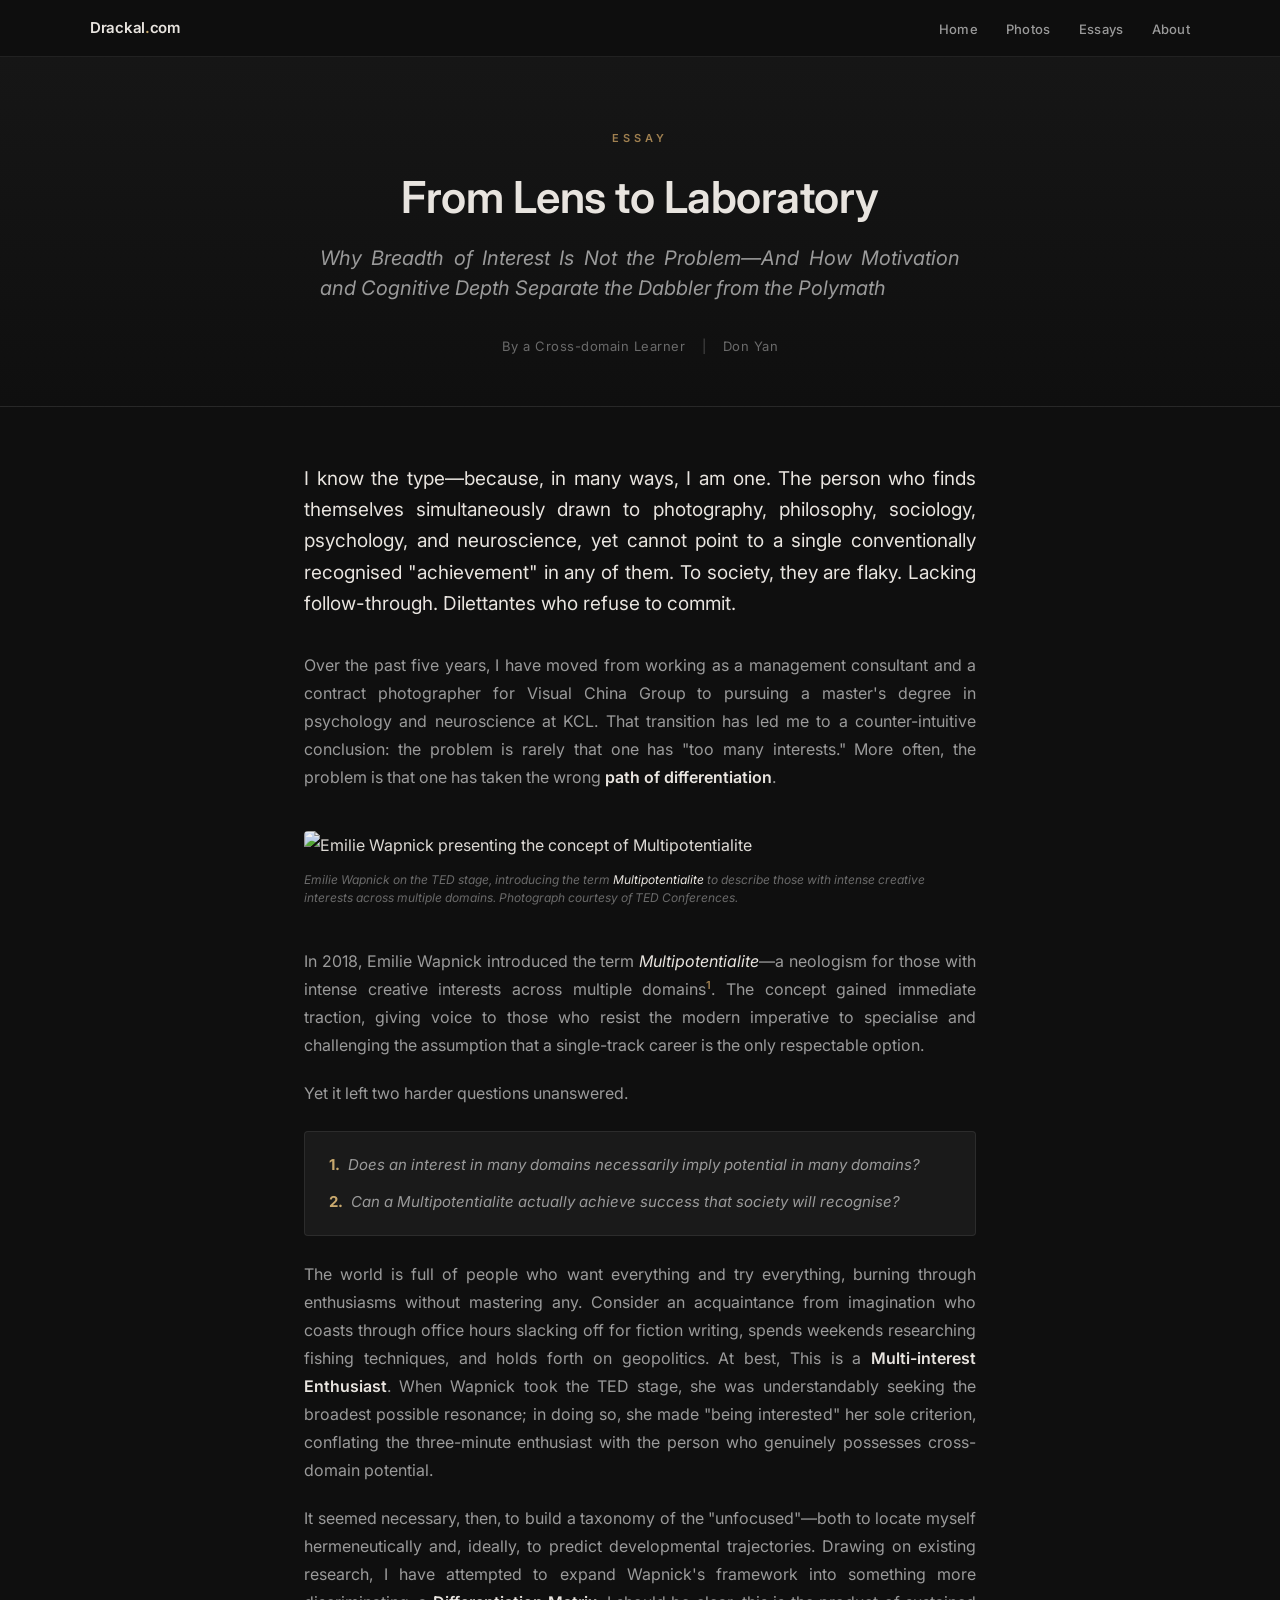
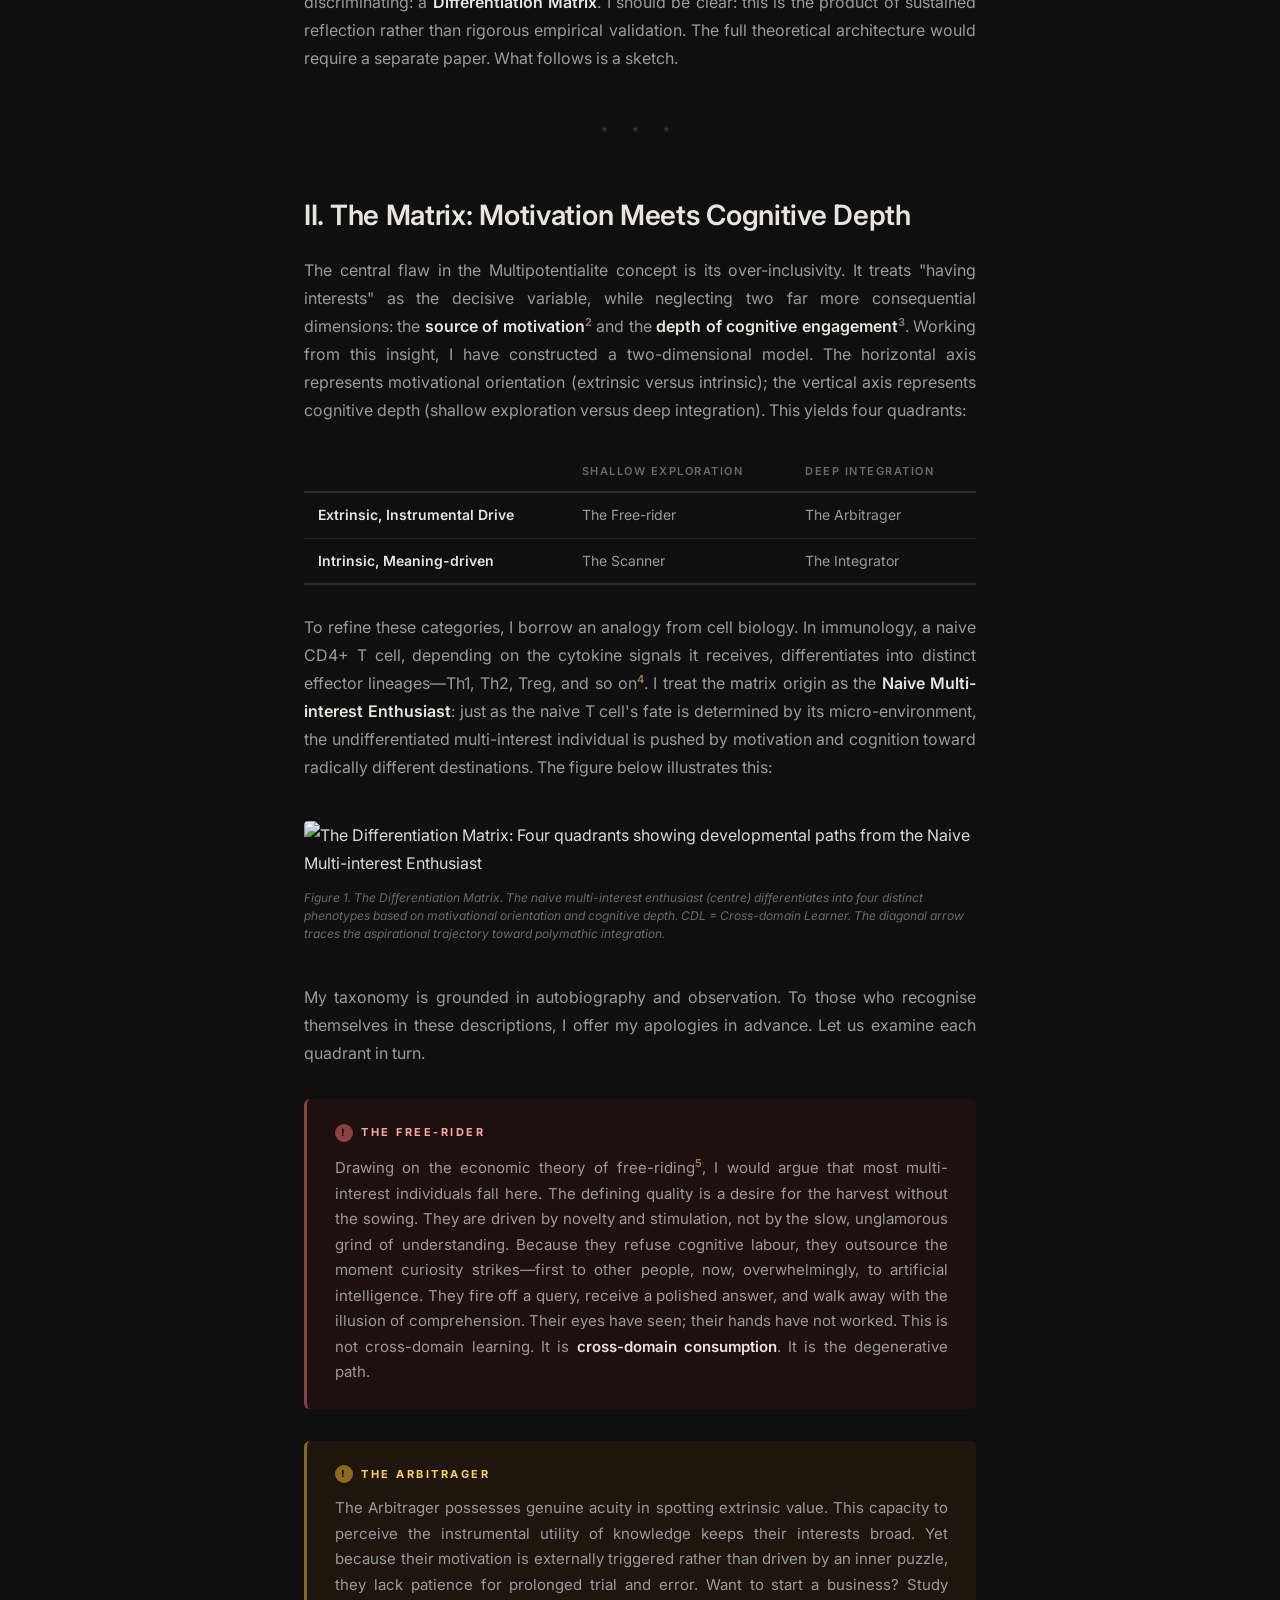
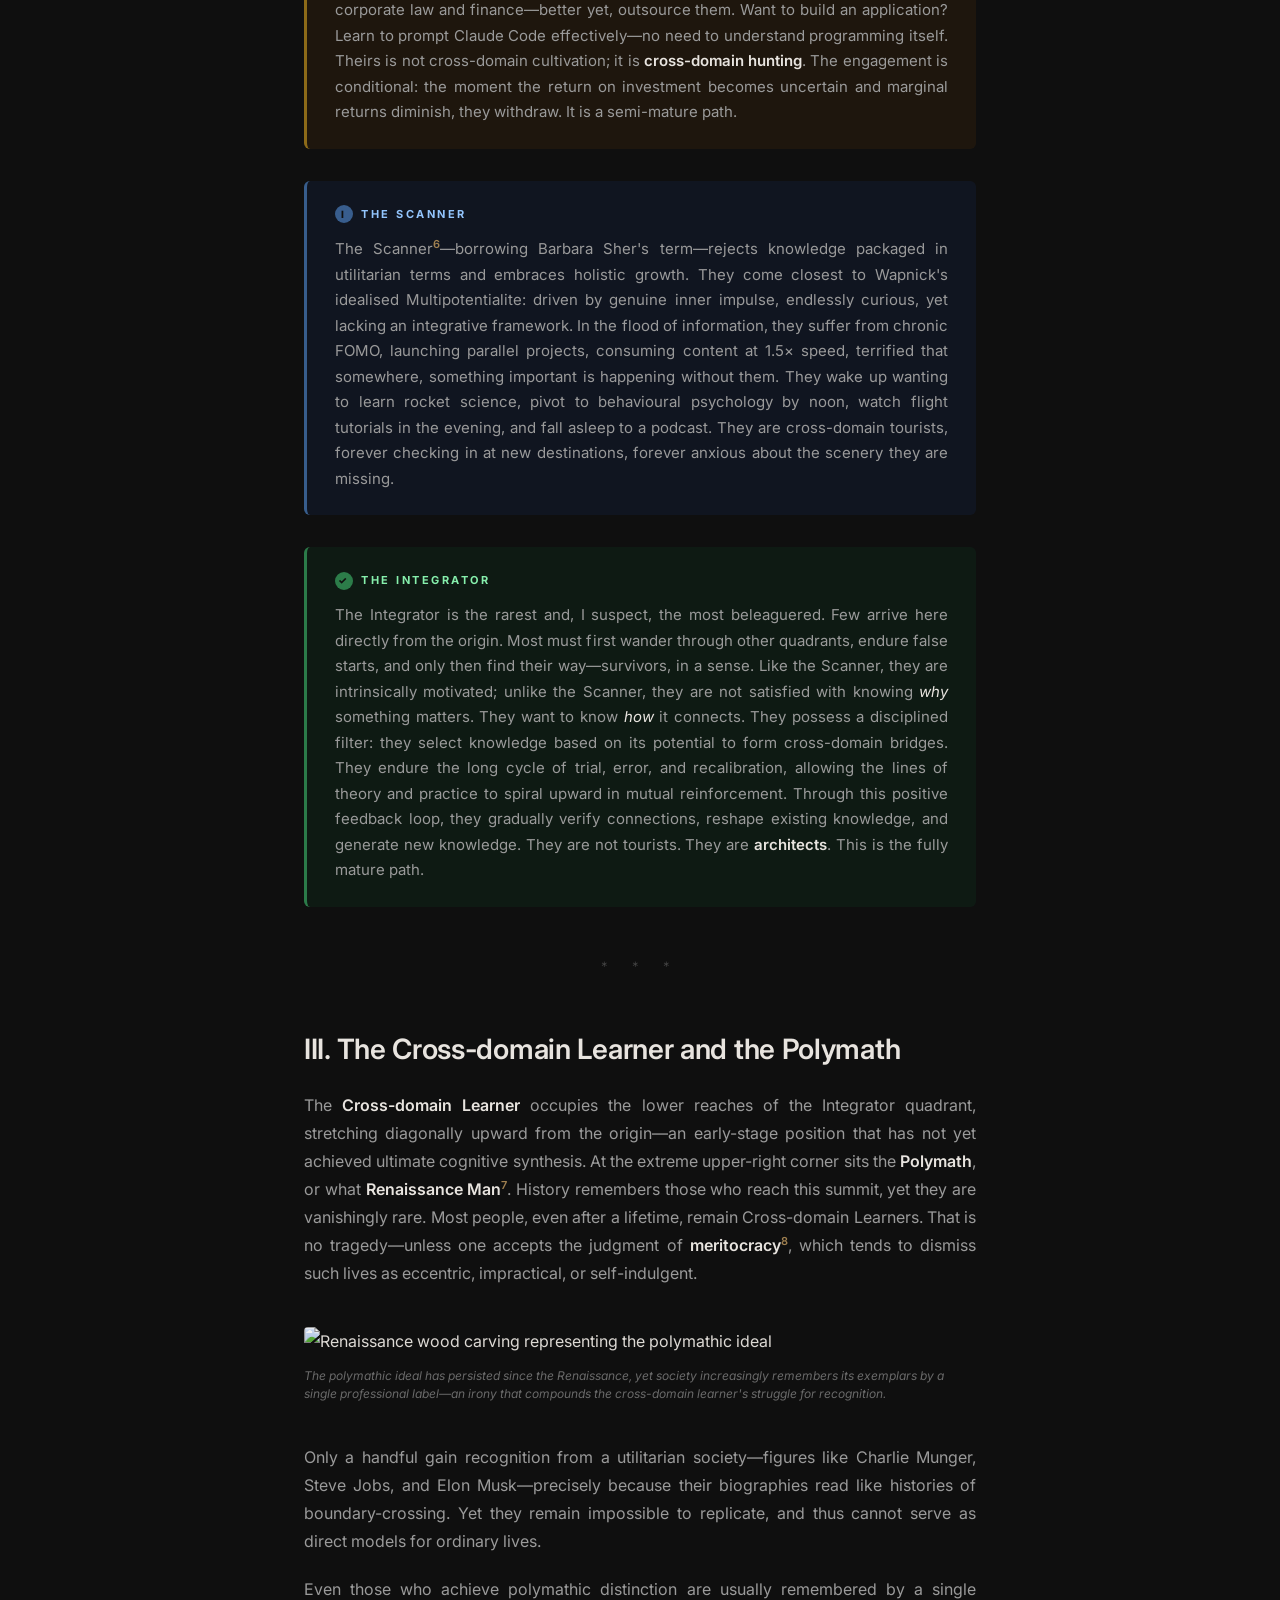
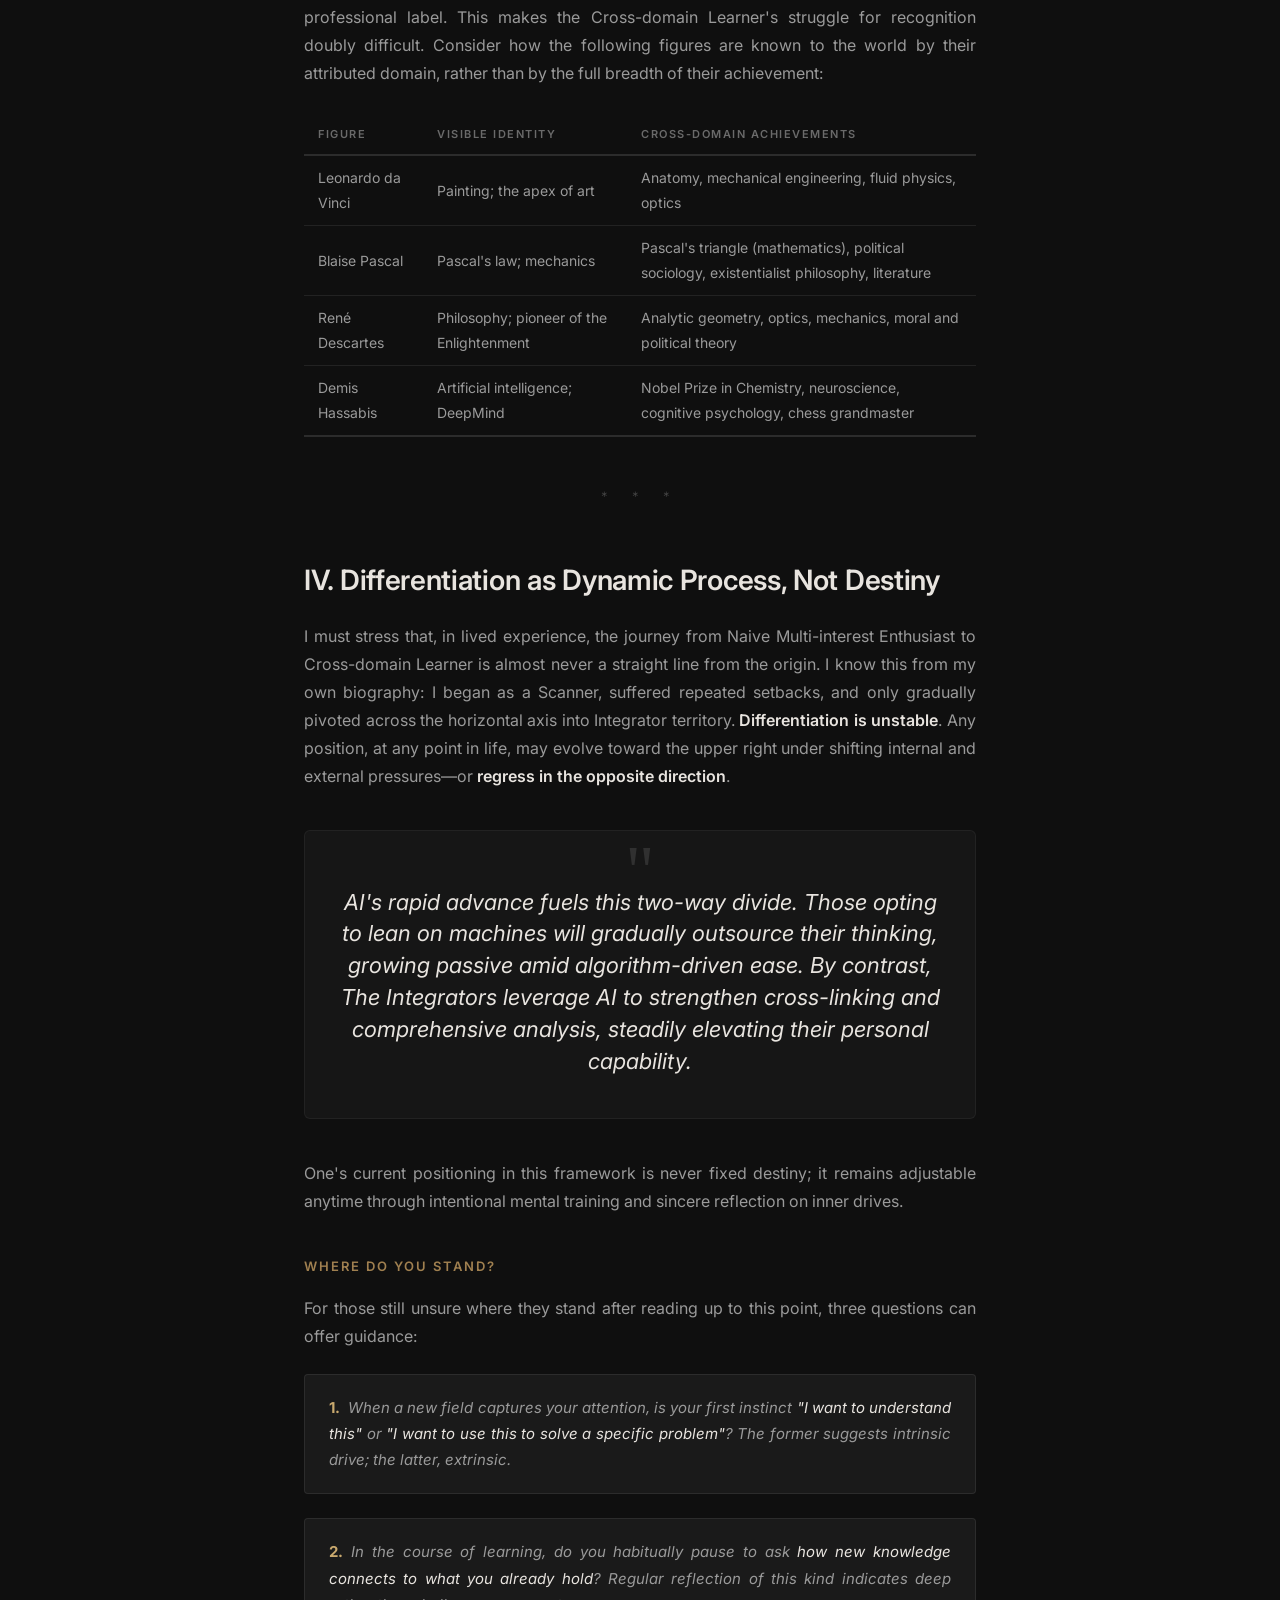
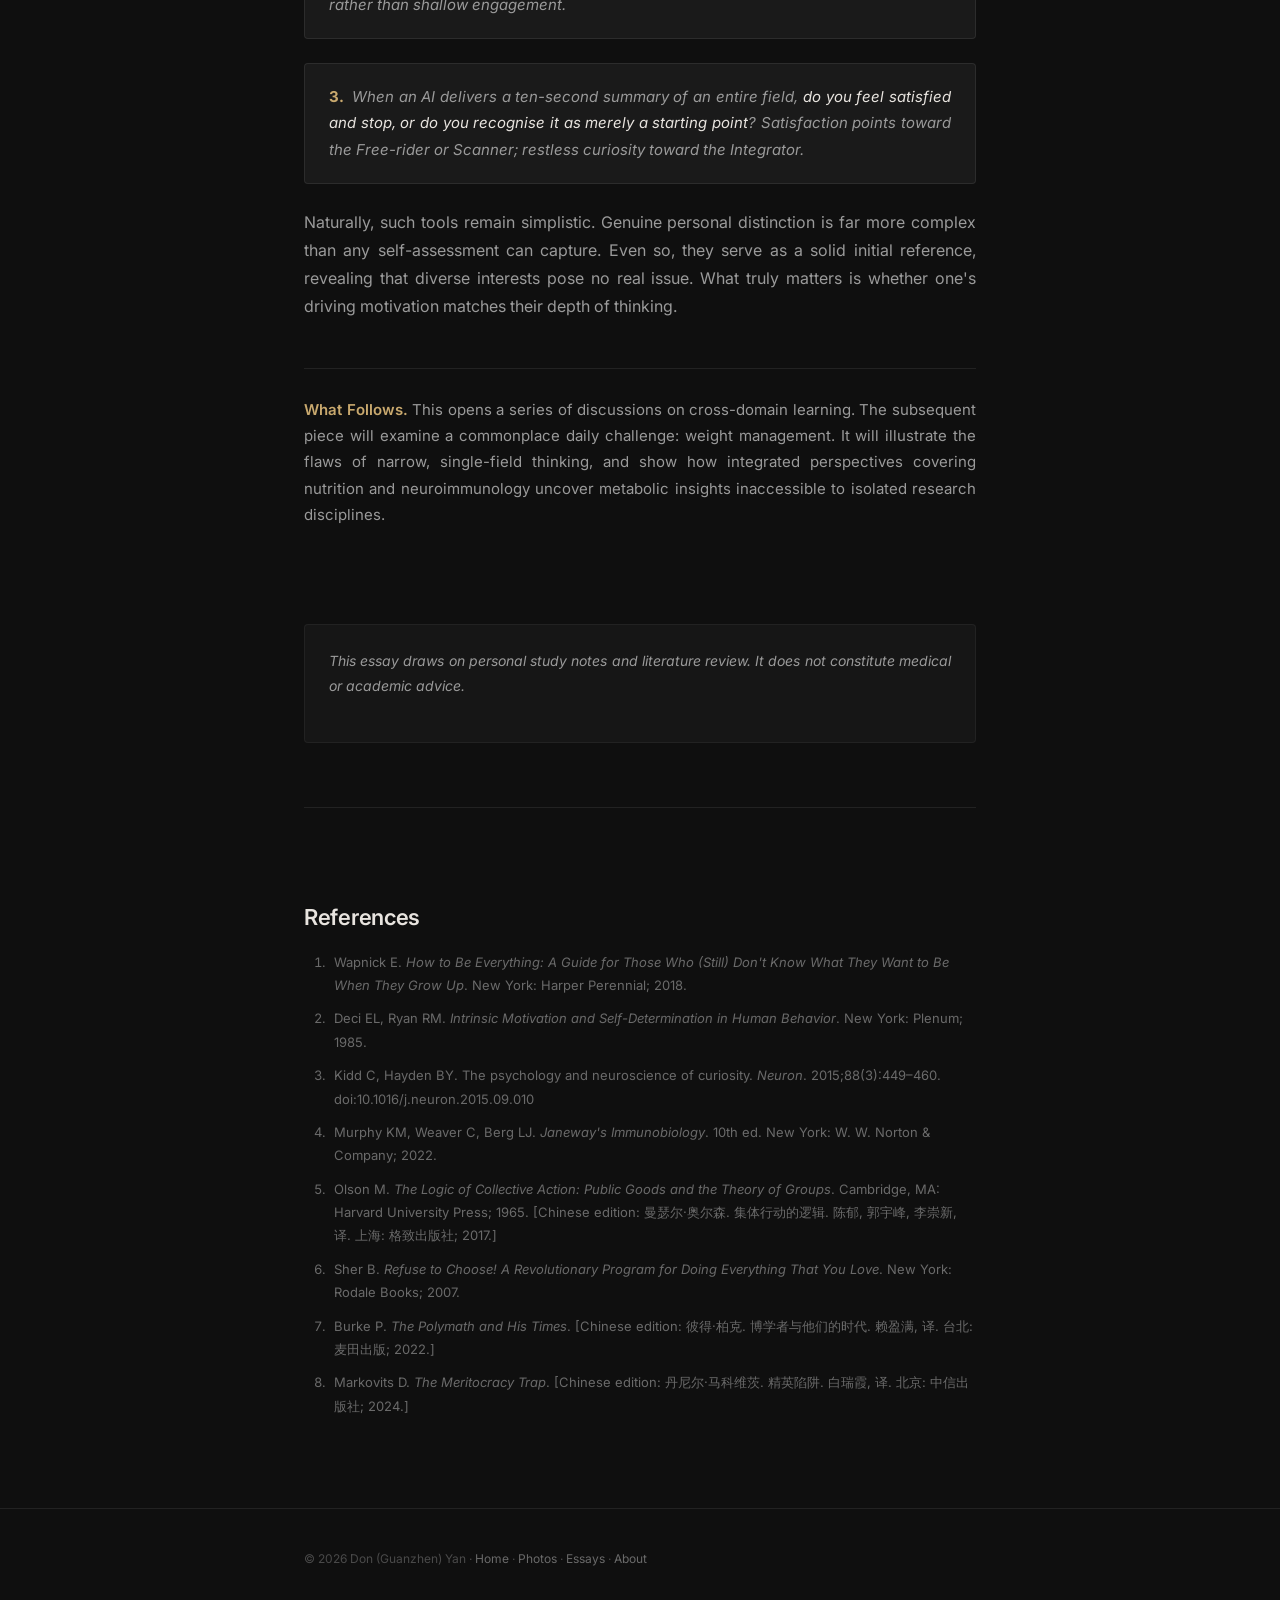
==== commit 913668f3: "Update CDL_part1.html" ====
--- a/CDL_part1.html
+++ b/CDL_part1.html
@@ -6,6 +6,7 @@
     <title>From Lens to Laboratory — The Differentiation Matrix | Cross-Domain Series</title>
     <link href="https://fonts.googleapis.com/css2?family=Inter:wght@300;400;500;600;700&display=swap" rel="stylesheet">
     <link rel="stylesheet" href="assets/css/style.css">
+<base target="_blank">
 </head>
 <body>
 
@@ -14,8 +15,8 @@
             <div class="nav-brand">Drackal<span>.</span>com</div>
             <ul class="nav-links">
                 <li><a href="index.html">Home</a></li>
-                <li><a href="photos.html" class="active">Photos</a></li>
-                <li><a href="index.html#series">Essays</a></li>
+                <li><a href="photos.html">Photos</a></li>
+                <li><a href="essays.html">Essays</a></li>
                 <li><a href="index.html#about">About</a></li>
             </ul>
         </div>
@@ -88,7 +89,7 @@
             <p>To refine these categories, I borrow an analogy from cell biology. In immunology, a naive CD4+ T cell, depending on the cytokine signals it receives, differentiates into distinct effector lineages—Th1, Th2, Treg, and so on<sup>4</sup>. I treat the matrix origin as the <strong>Naive Multi-interest Enthusiast</strong>: just as the naive T cell's fate is determined by its micro-environment, the undifferentiated multi-interest individual is pushed by motivation and cognition toward radically different destinations. The figure below illustrates this:</p>
 
             <div class="figure">
-                <img src="https://raw.githubusercontent.com/Don-G-Yan/drackal.com/main/assets/images/matrix-scifi-2.jpg" alt="The Differentiation Matrix: Four quadrants showing developmental paths from the Naive Multi-interest Enthusiast">
+                <img src="https://raw.githubusercontent.com/Don-G-Yan/drackal.com/main/assets/images/matrix-scifi-2.png" alt="The Differentiation Matrix: Four quadrants showing developmental paths from the Naive Multi-interest Enthusiast">
                 <div class="figure-caption">Figure 1. The Differentiation Matrix. The naive multi-interest enthusiast (centre) differentiates into four distinct phenotypes based on motivational orientation and cognitive depth. CDL = Cross-domain Learner. The diagonal arrow traces the aspirational trajectory toward polymathic integration.</div>
             </div>
 
@@ -219,7 +220,7 @@
     <footer class="site-footer">
         <div class="container">
             <p class="footer-text">
-                © 2026 Don (Guanzhen) Yan · <a href="index.html">Home</a> · <a href="index.html#about">About</a>
+                © 2026 Don (Guanzhen) Yan · <a href="index.html">Home</a> · <a href="photos.html">Photos</a> · <a href="essays.html">Essays</a> · <a href="index.html#about">About</a>
             </p>
         </div>
     </footer>
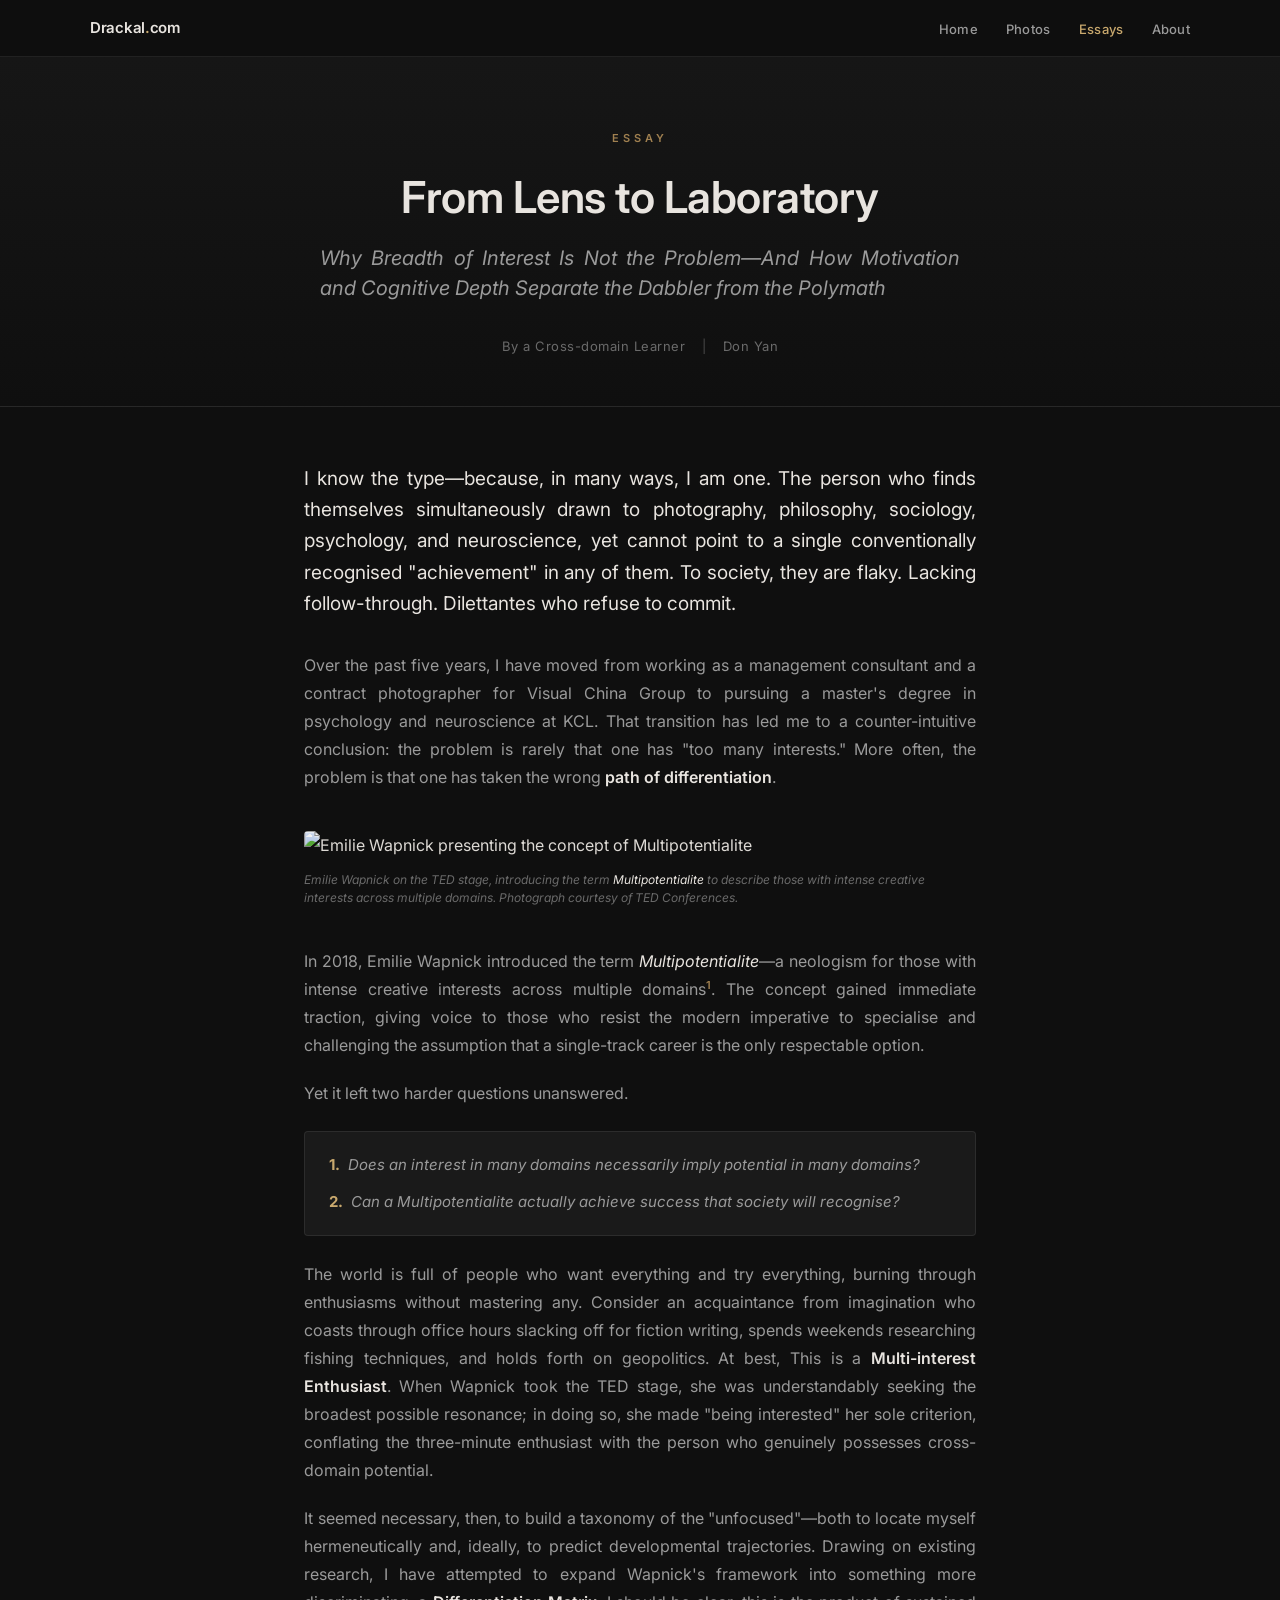
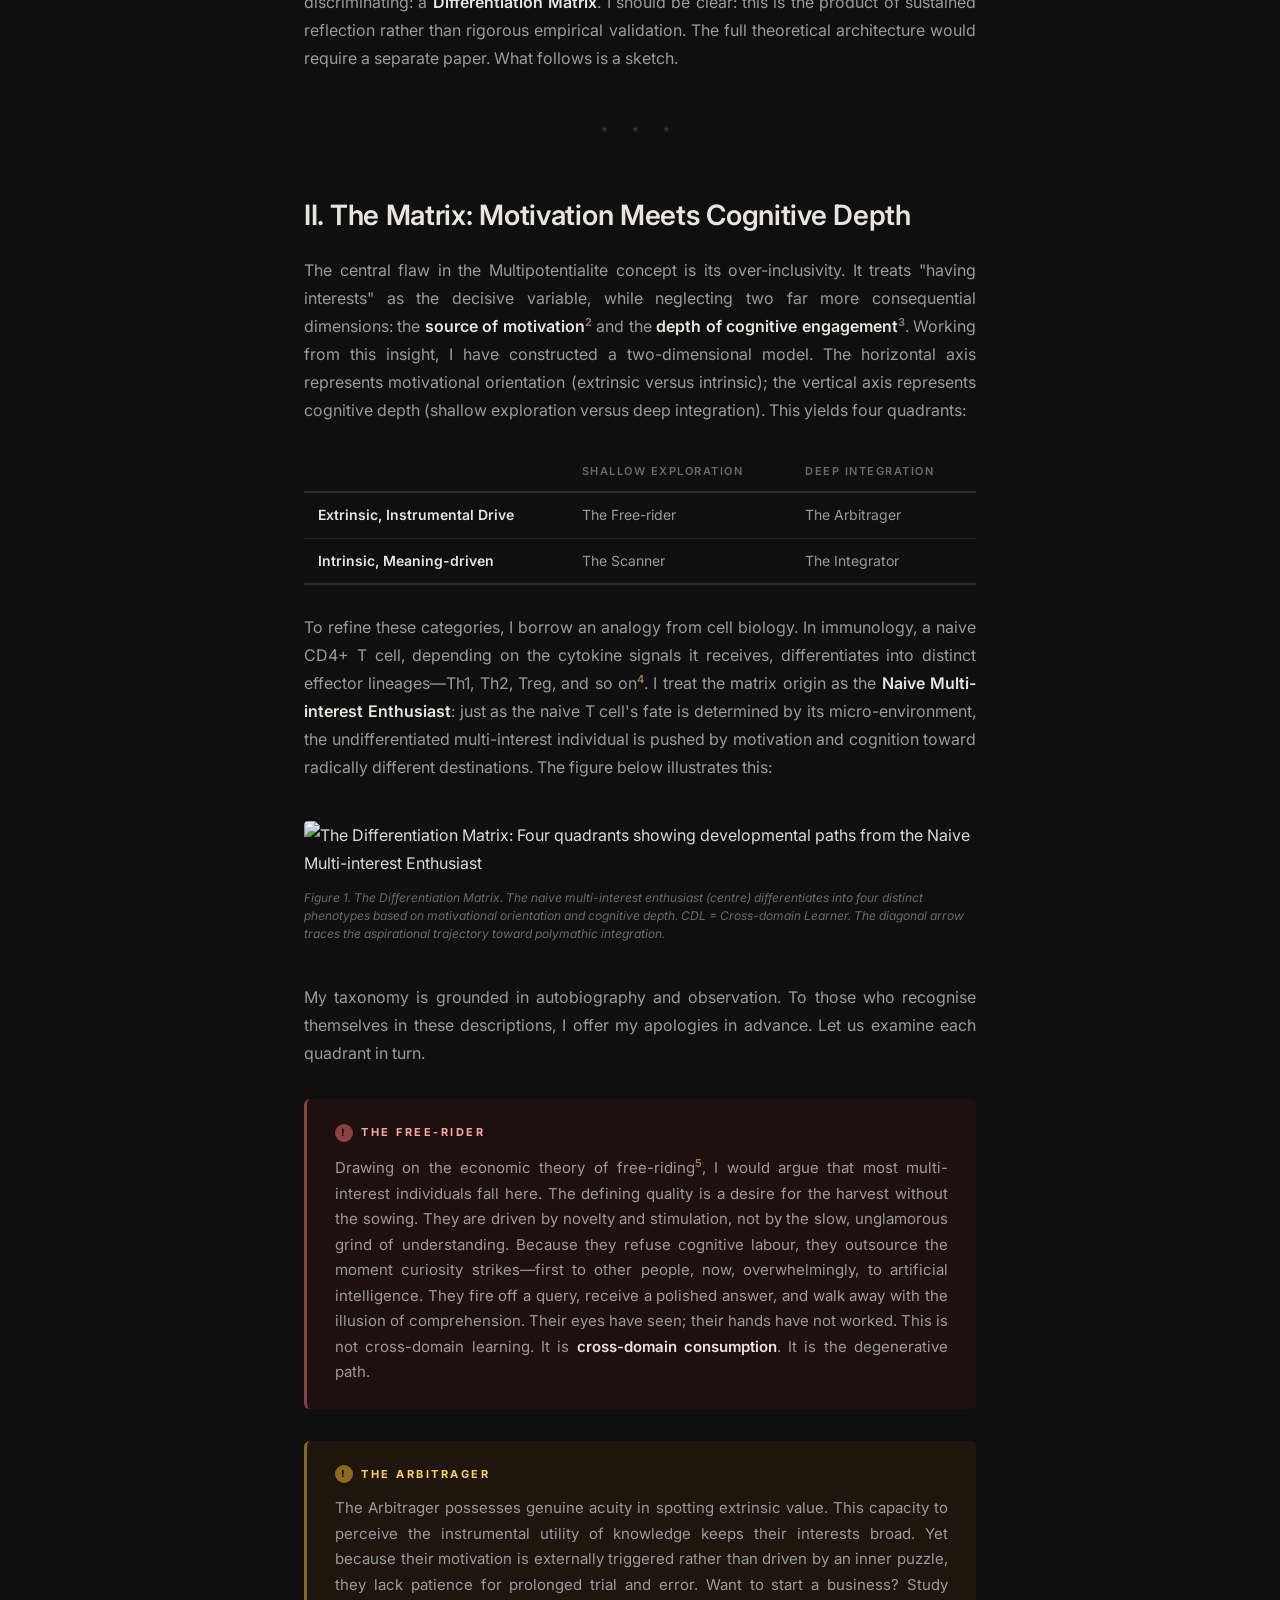
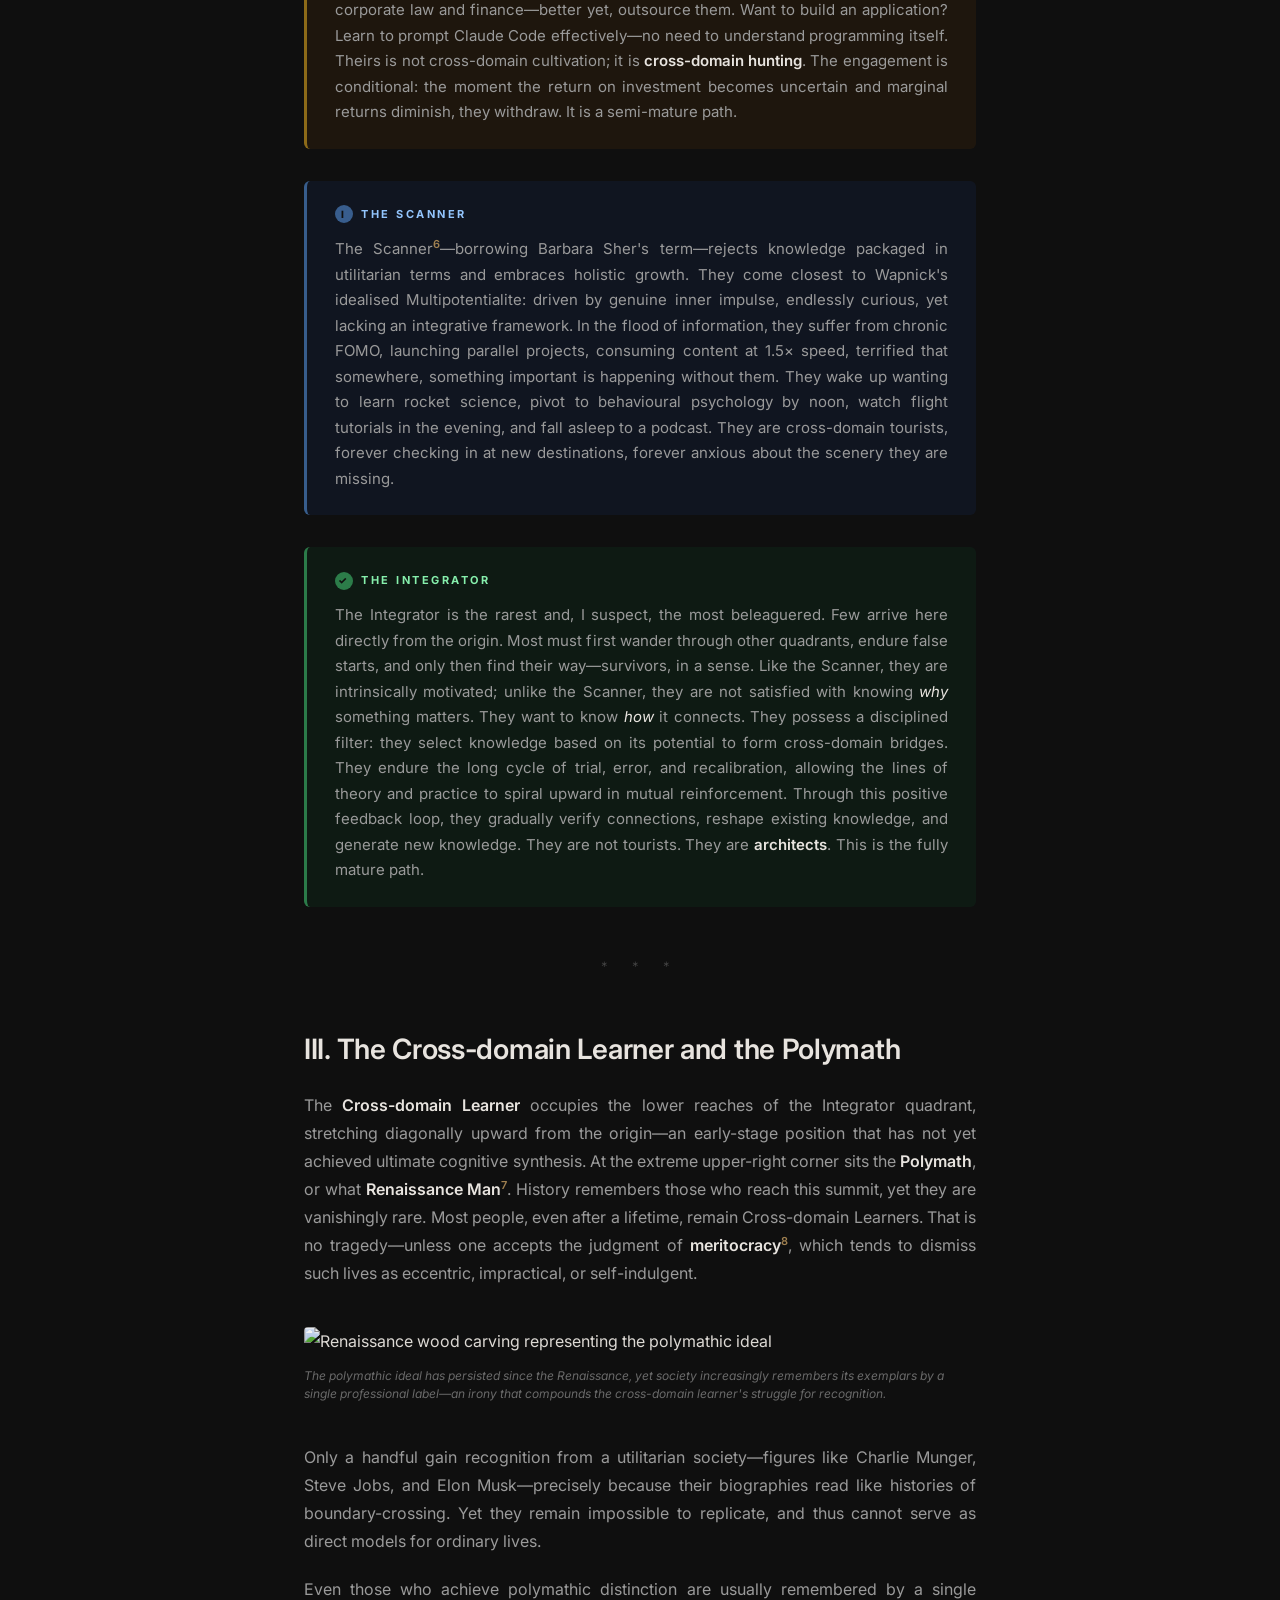
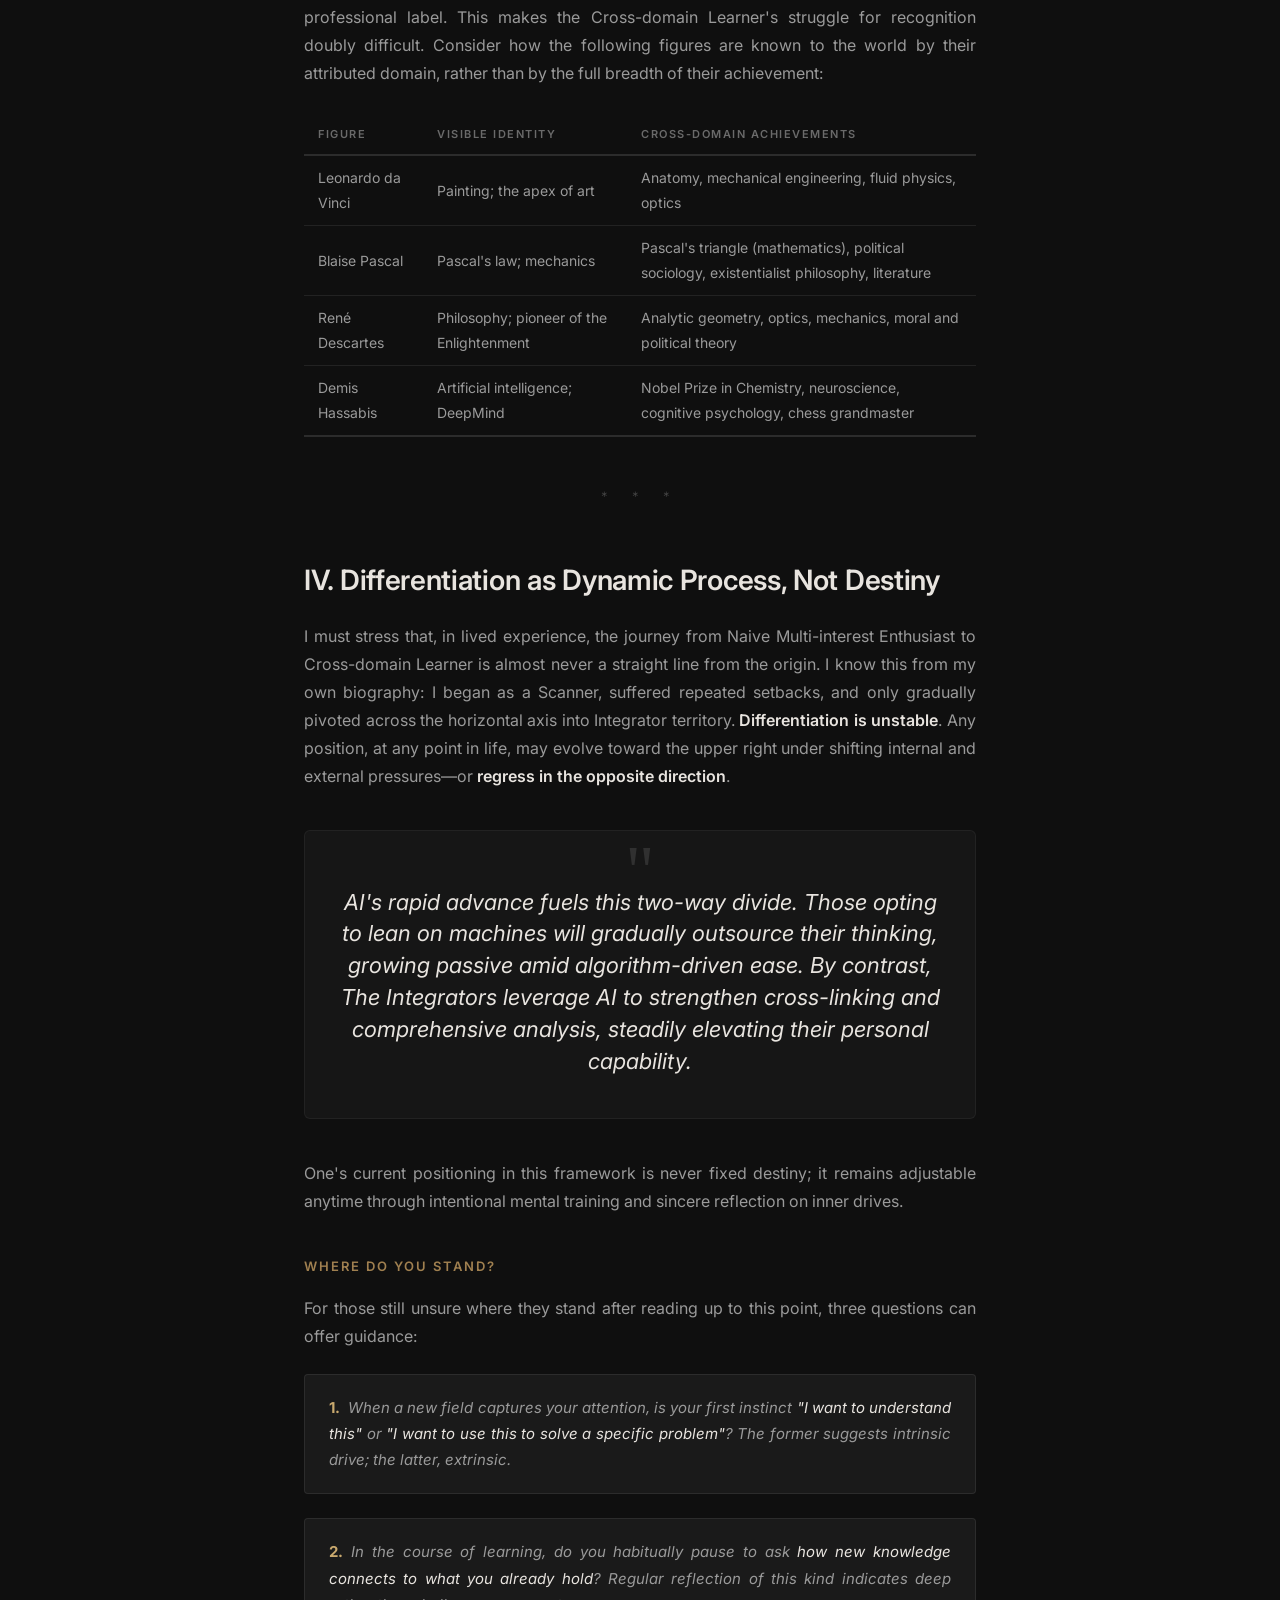
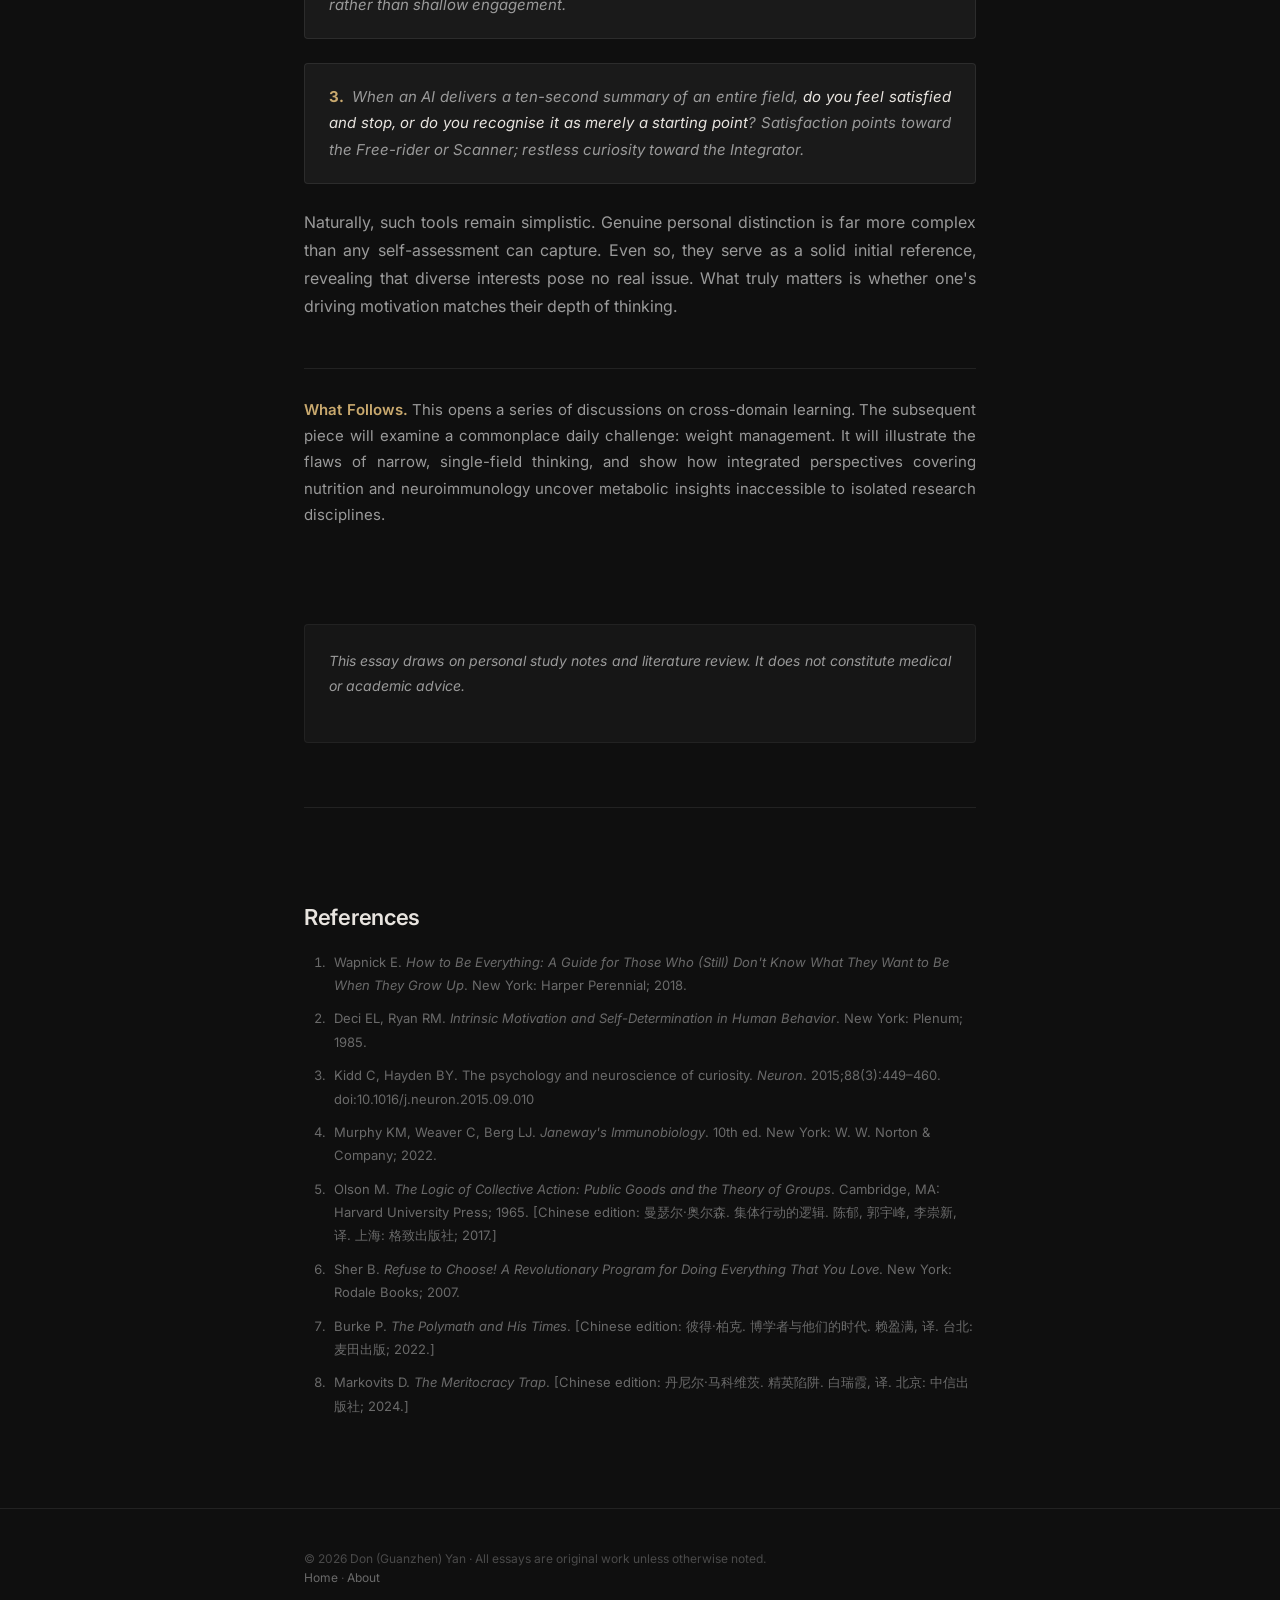
==== commit 5e873eff: "Update CDL_part1.html" ====
--- a/CDL_part1.html
+++ b/CDL_part1.html
@@ -16,7 +16,7 @@
             <ul class="nav-links">
                 <li><a href="index.html">Home</a></li>
                 <li><a href="photos.html">Photos</a></li>
-                <li><a href="essays.html">Essays</a></li>
+                <li><a href="essays.html" class="active">Essays</a></li>
                 <li><a href="index.html#about">About</a></li>
             </ul>
         </div>
@@ -220,7 +220,8 @@
     <footer class="site-footer">
         <div class="container">
             <p class="footer-text">
-                © 2026 Don (Guanzhen) Yan · <a href="index.html">Home</a> · <a href="photos.html">Photos</a> · <a href="essays.html">Essays</a> · <a href="index.html#about">About</a>
+                © 2026 Don (Guanzhen) Yan · All essays are original work unless otherwise noted.<br>
+                <a href="index.html">Home</a> · <a href="index.html#about">About</a>
             </p>
         </div>
     </footer>
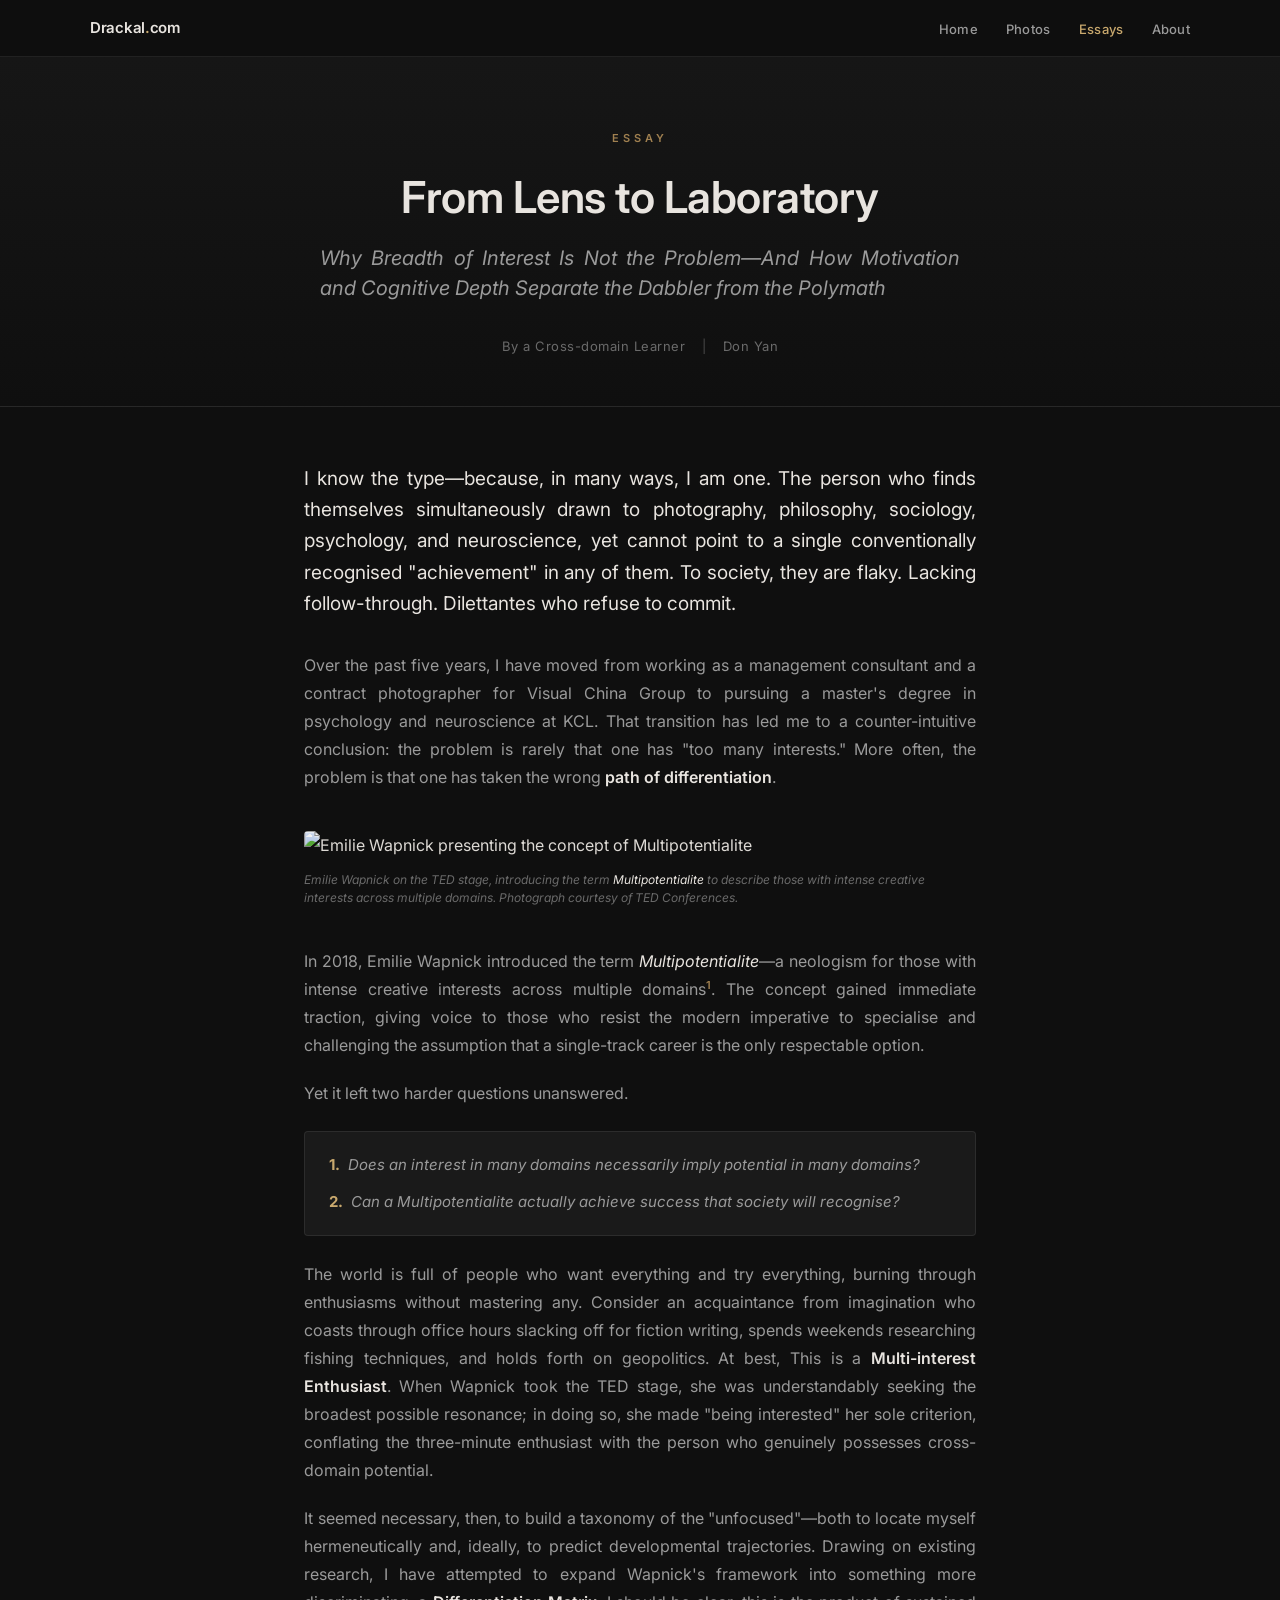
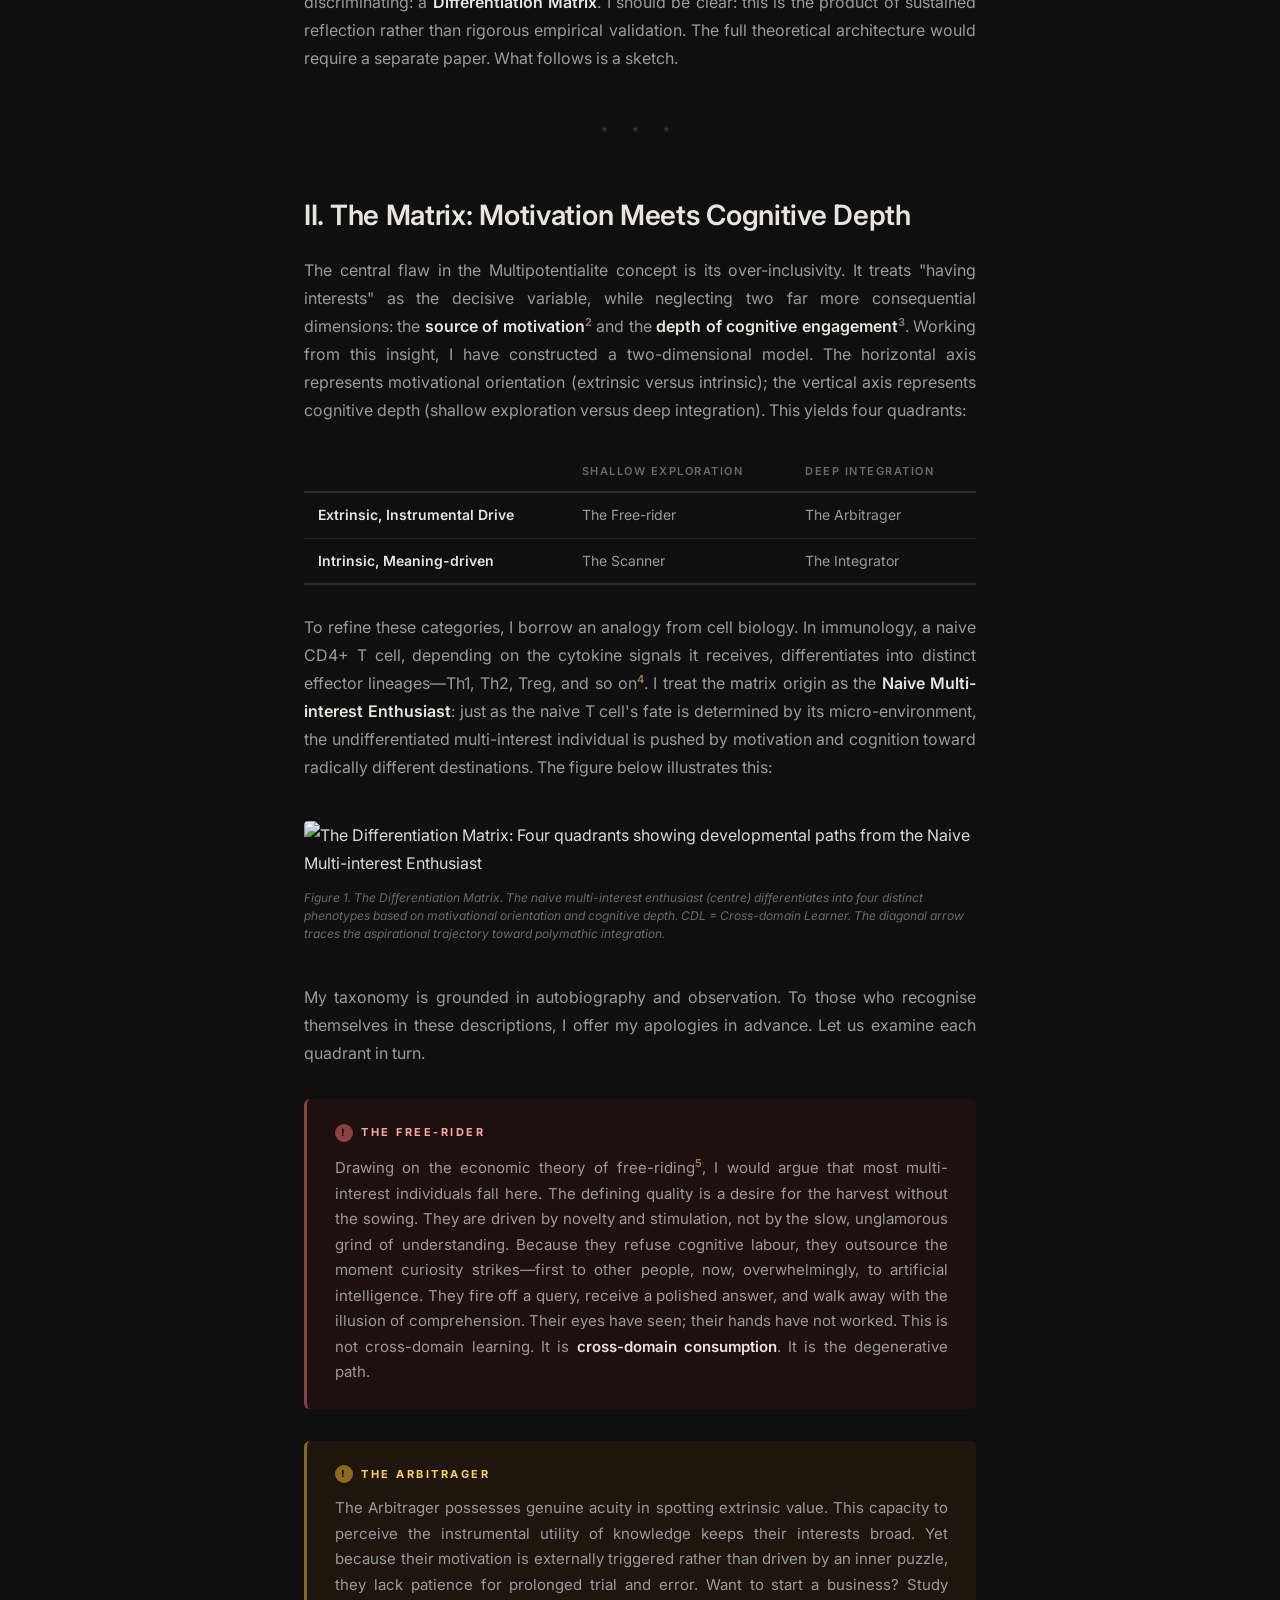
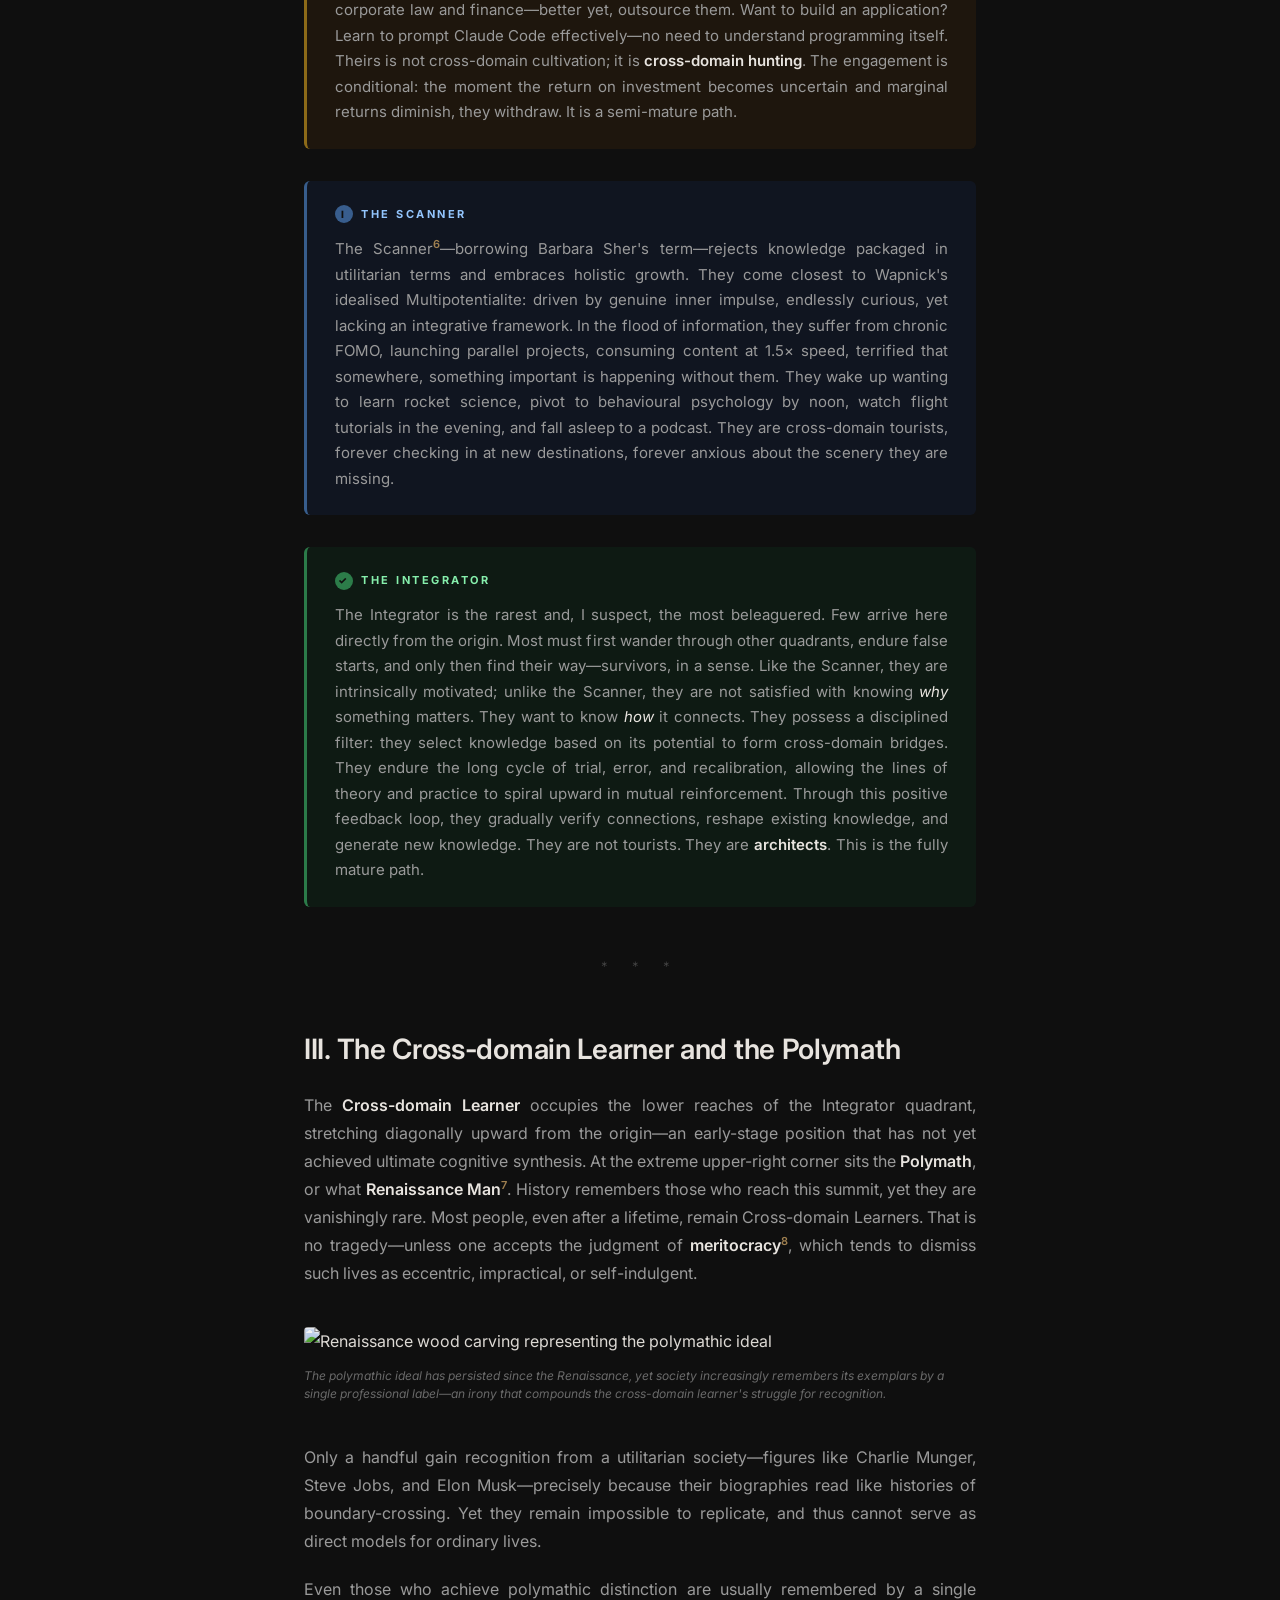
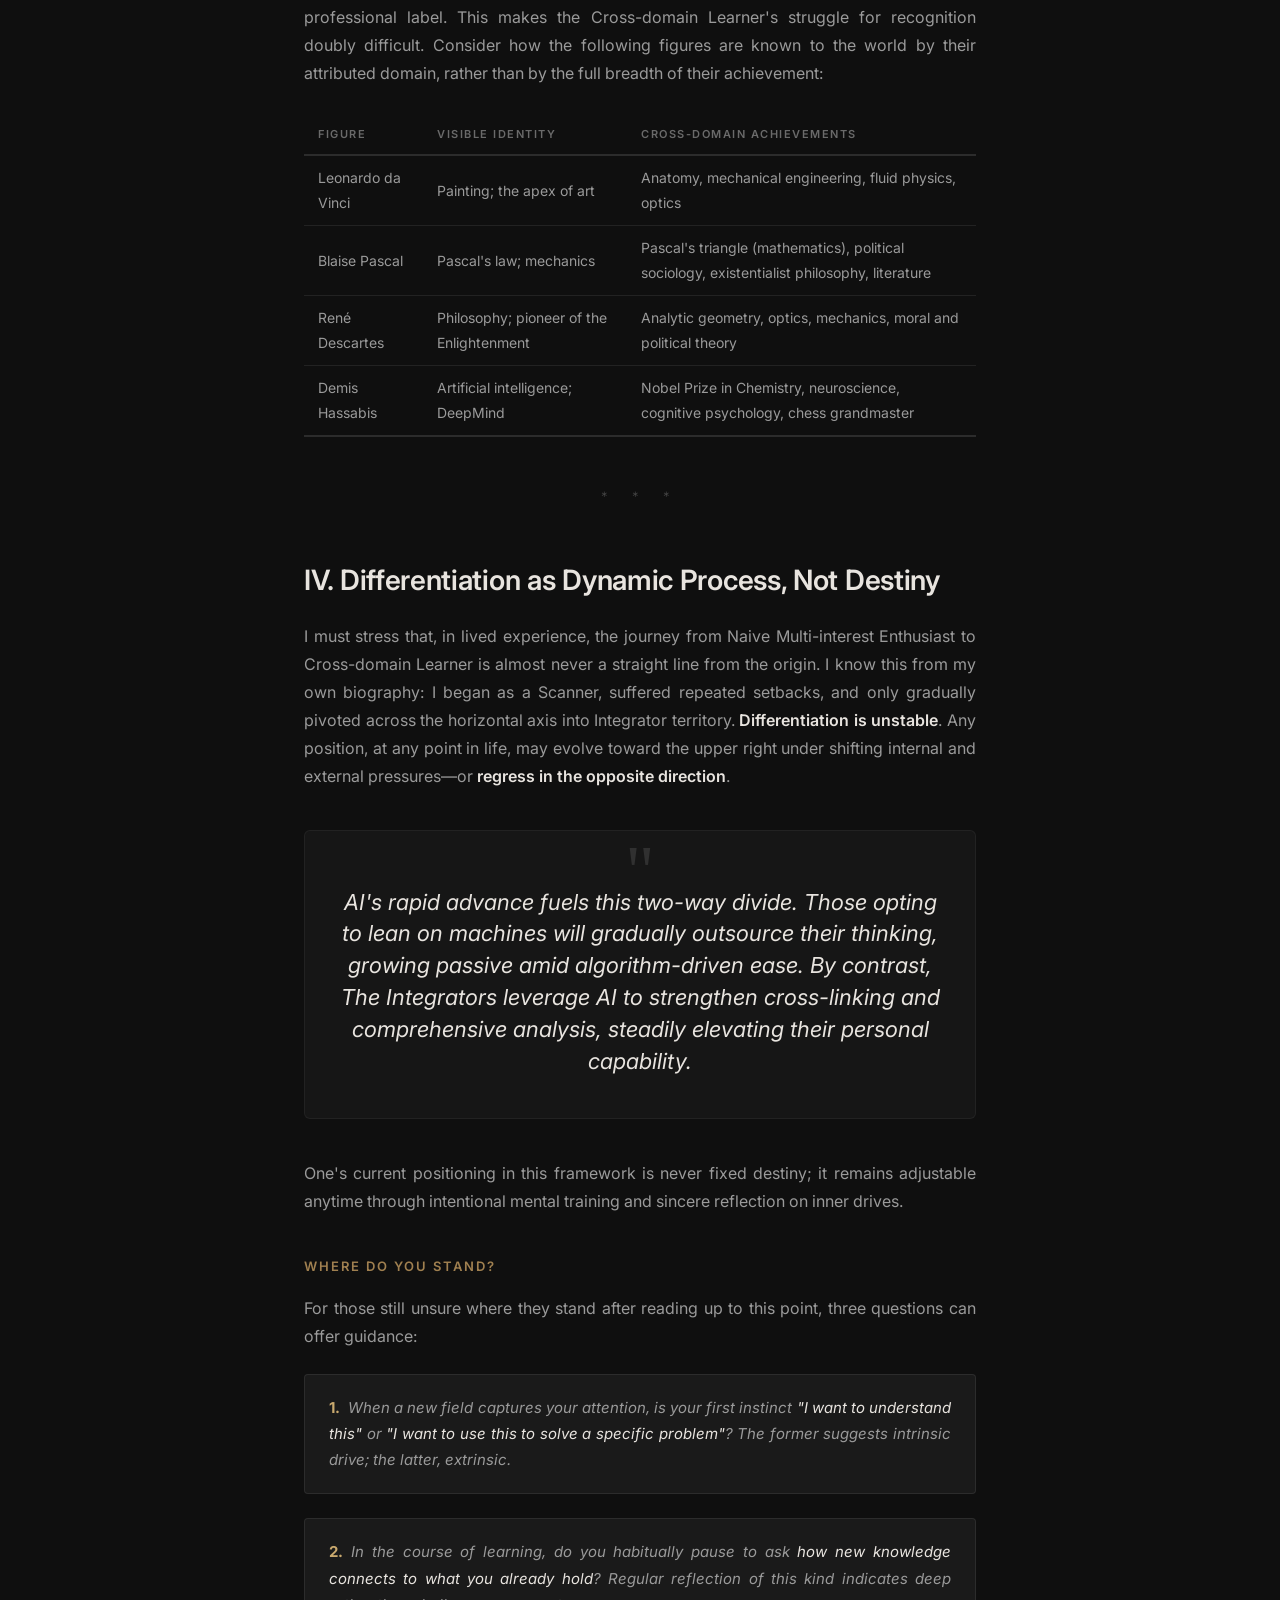
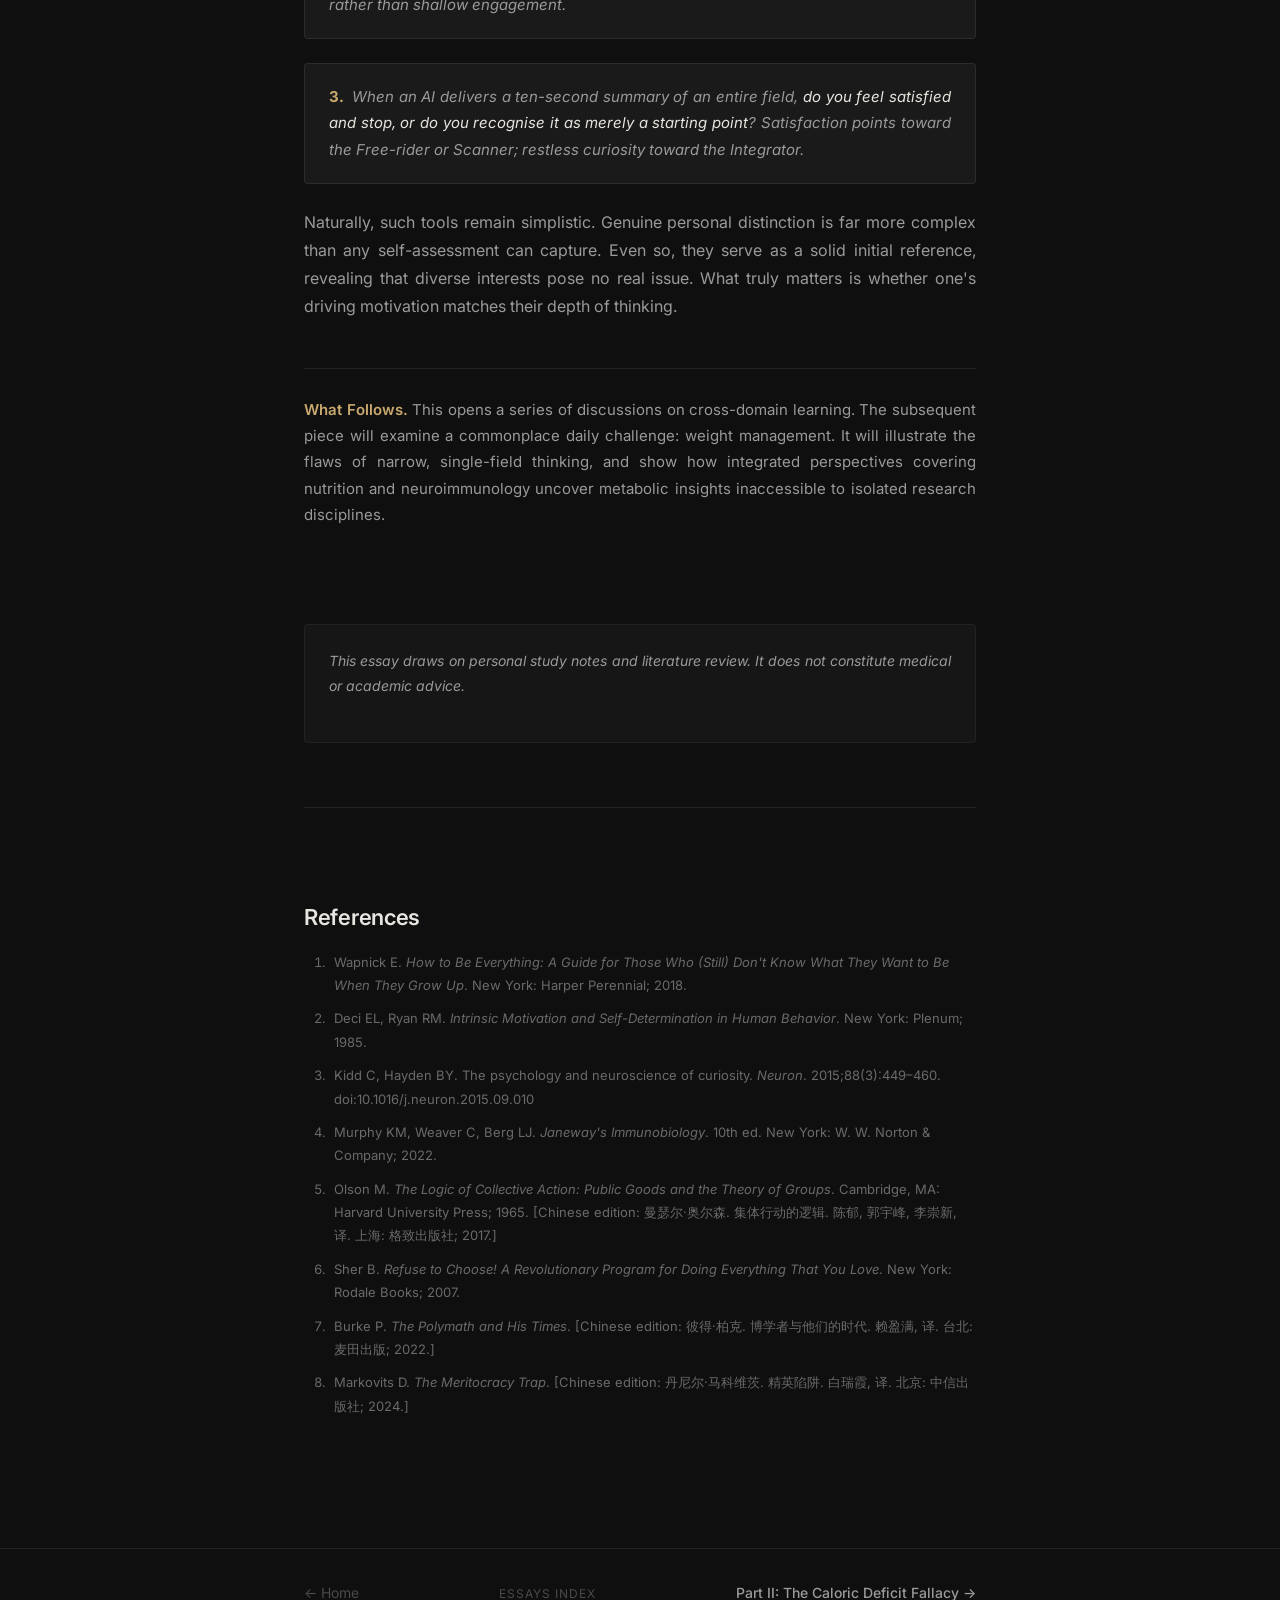
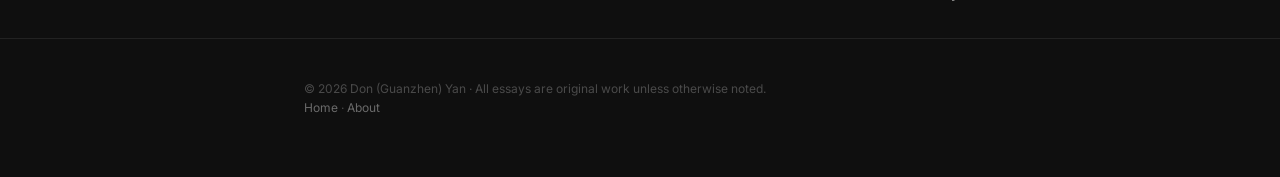
==== commit 70cf5bc1: "Add files via upload" ====
--- a/CDL_part1.html
+++ b/CDL_part1.html
@@ -89,7 +89,7 @@
             <p>To refine these categories, I borrow an analogy from cell biology. In immunology, a naive CD4+ T cell, depending on the cytokine signals it receives, differentiates into distinct effector lineages—Th1, Th2, Treg, and so on<sup>4</sup>. I treat the matrix origin as the <strong>Naive Multi-interest Enthusiast</strong>: just as the naive T cell's fate is determined by its micro-environment, the undifferentiated multi-interest individual is pushed by motivation and cognition toward radically different destinations. The figure below illustrates this:</p>
 
             <div class="figure">
-                <img src="https://raw.githubusercontent.com/Don-G-Yan/drackal.com/main/assets/images/matrix-scifi-2.png" alt="The Differentiation Matrix: Four quadrants showing developmental paths from the Naive Multi-interest Enthusiast">
+                <img src="https://raw.githubusercontent.com/Don-G-Yan/drackal.com/main/assets/images/matrix-scifi-2.jpg" alt="The Differentiation Matrix: Four quadrants showing developmental paths from the Naive Multi-interest Enthusiast">
                 <div class="figure-caption">Figure 1. The Differentiation Matrix. The naive multi-interest enthusiast (centre) differentiates into four distinct phenotypes based on motivational orientation and cognitive depth. CDL = Cross-domain Learner. The diagonal arrow traces the aspirational trajectory toward polymathic integration.</div>
             </div>
 
@@ -216,6 +216,15 @@
 
         </div>
     </main>
+    <nav class="essay-nav" style="border-top:1px solid var(--border-medium);padding:32px 0;margin-top:40px;">
+        <div class="container">
+            <div class="essay-nav-links" style="display:flex;justify-content:space-between;align-items:center;font-size:14px;">
+                <span style="color:var(--text-faint);">← Home</span>
+                <a href="essays.html" style="color:var(--text-faint);text-decoration:none;text-transform:uppercase;letter-spacing:1px;font-size:12px;">Essays Index</a>
+                <a href="CDL_part2.html" style="color:var(--text-secondary);text-decoration:none;font-weight:500;">Part II: The Caloric Deficit Fallacy →</a>
+            </div>
+        </div>
+    </nav>
 
     <footer class="site-footer">
         <div class="container">
@@ -227,4 +236,4 @@
     </footer>
 
 </body>
-</html>
+</html>
--- a/assets/css/style.css
+++ b/assets/css/style.css
@@ -685,7 +685,6 @@
     border: 1px solid var(--border-subtle);
     border-radius: 6px;
     padding: 40px;
-    height: 100%;
     display: flex;
     flex-direction: column;
     justify-content: center;
@@ -700,6 +699,7 @@
 .card-link {
     text-decoration: none;
     color: inherit;
+    align-self: start;
     display: block;
 }
 
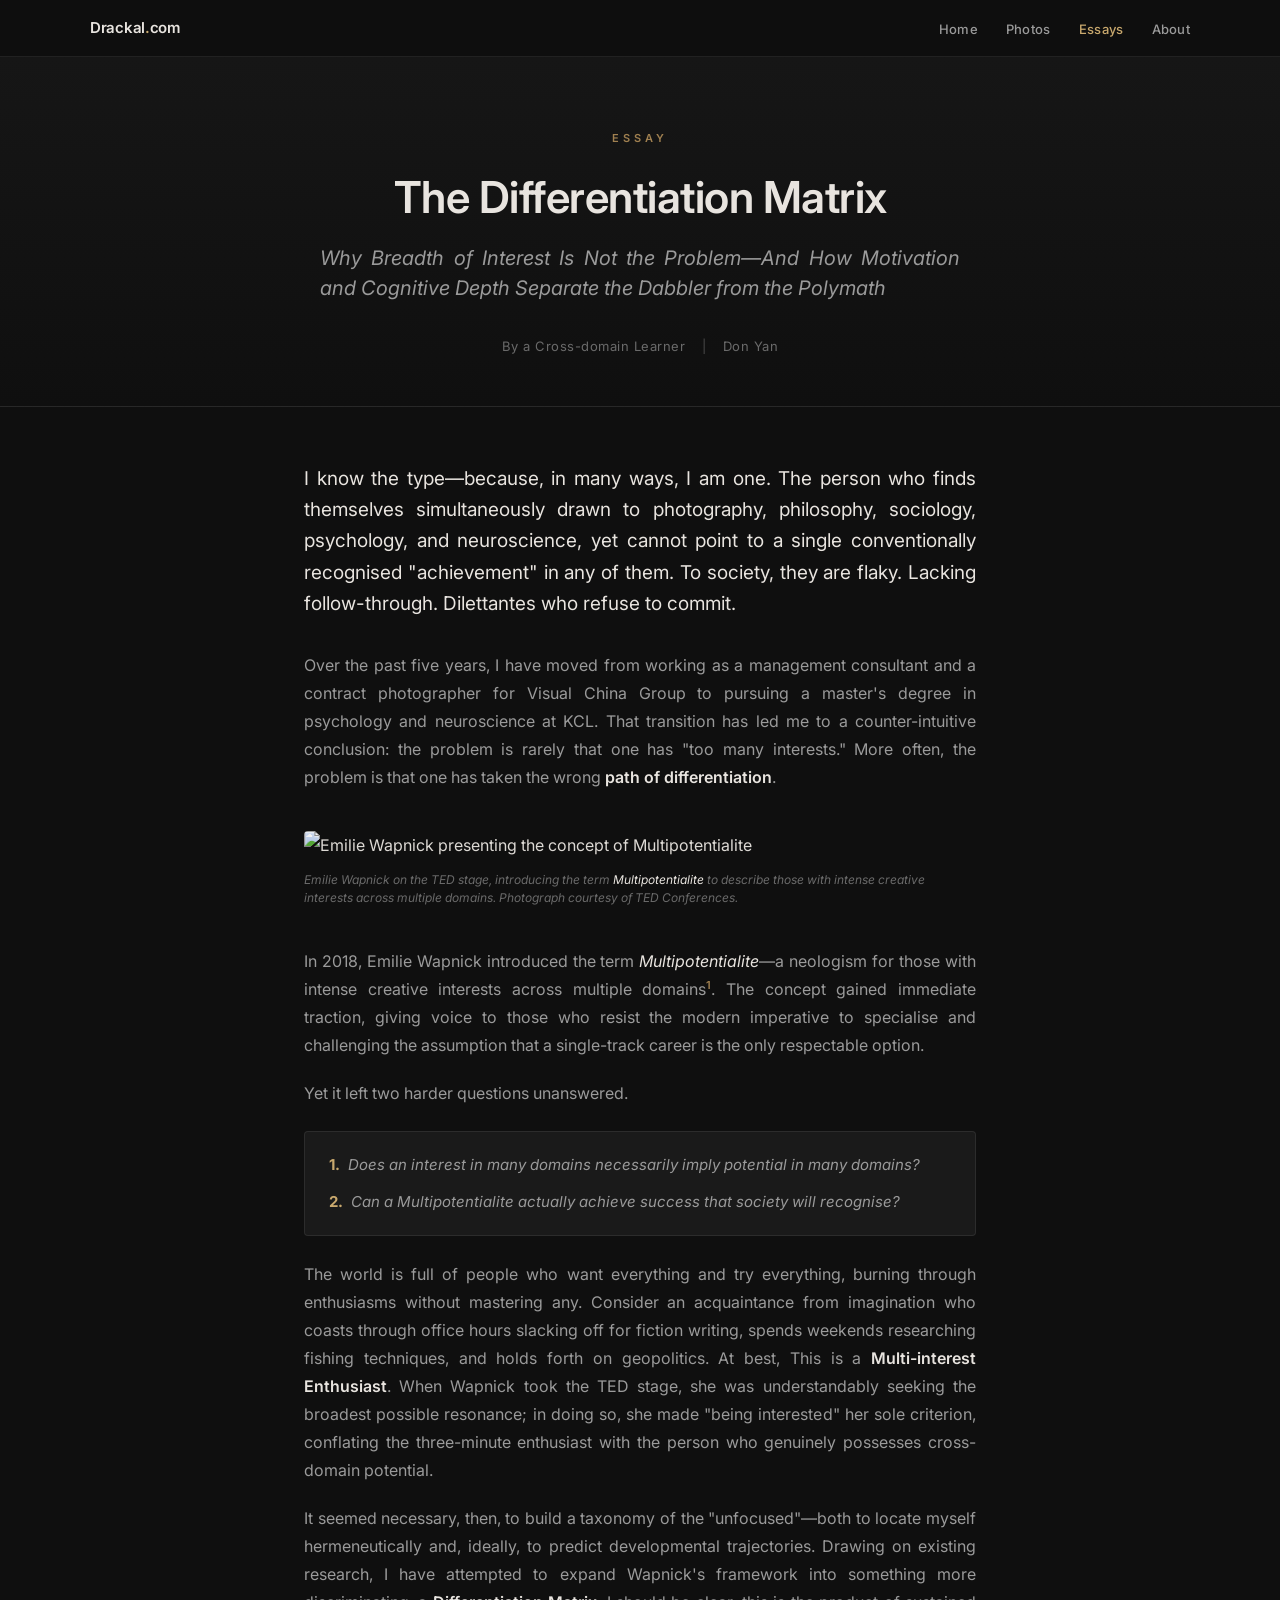
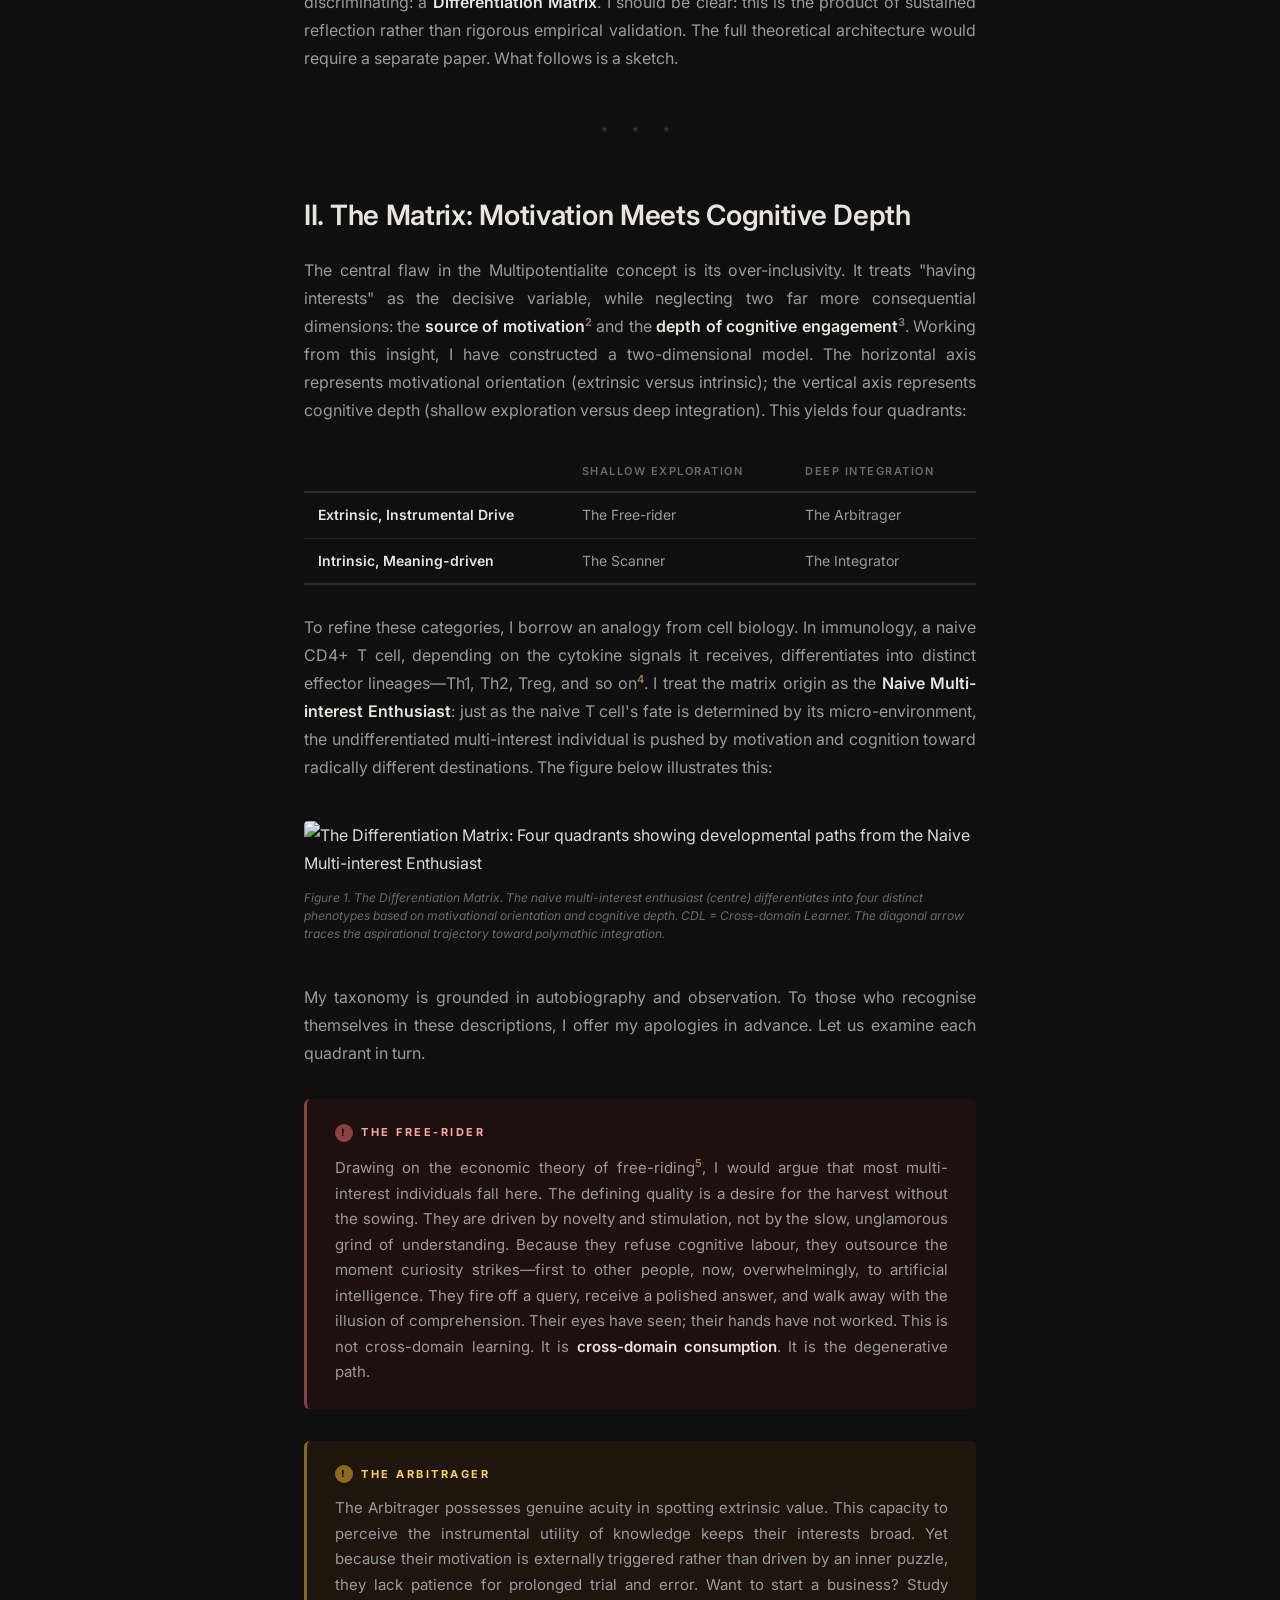
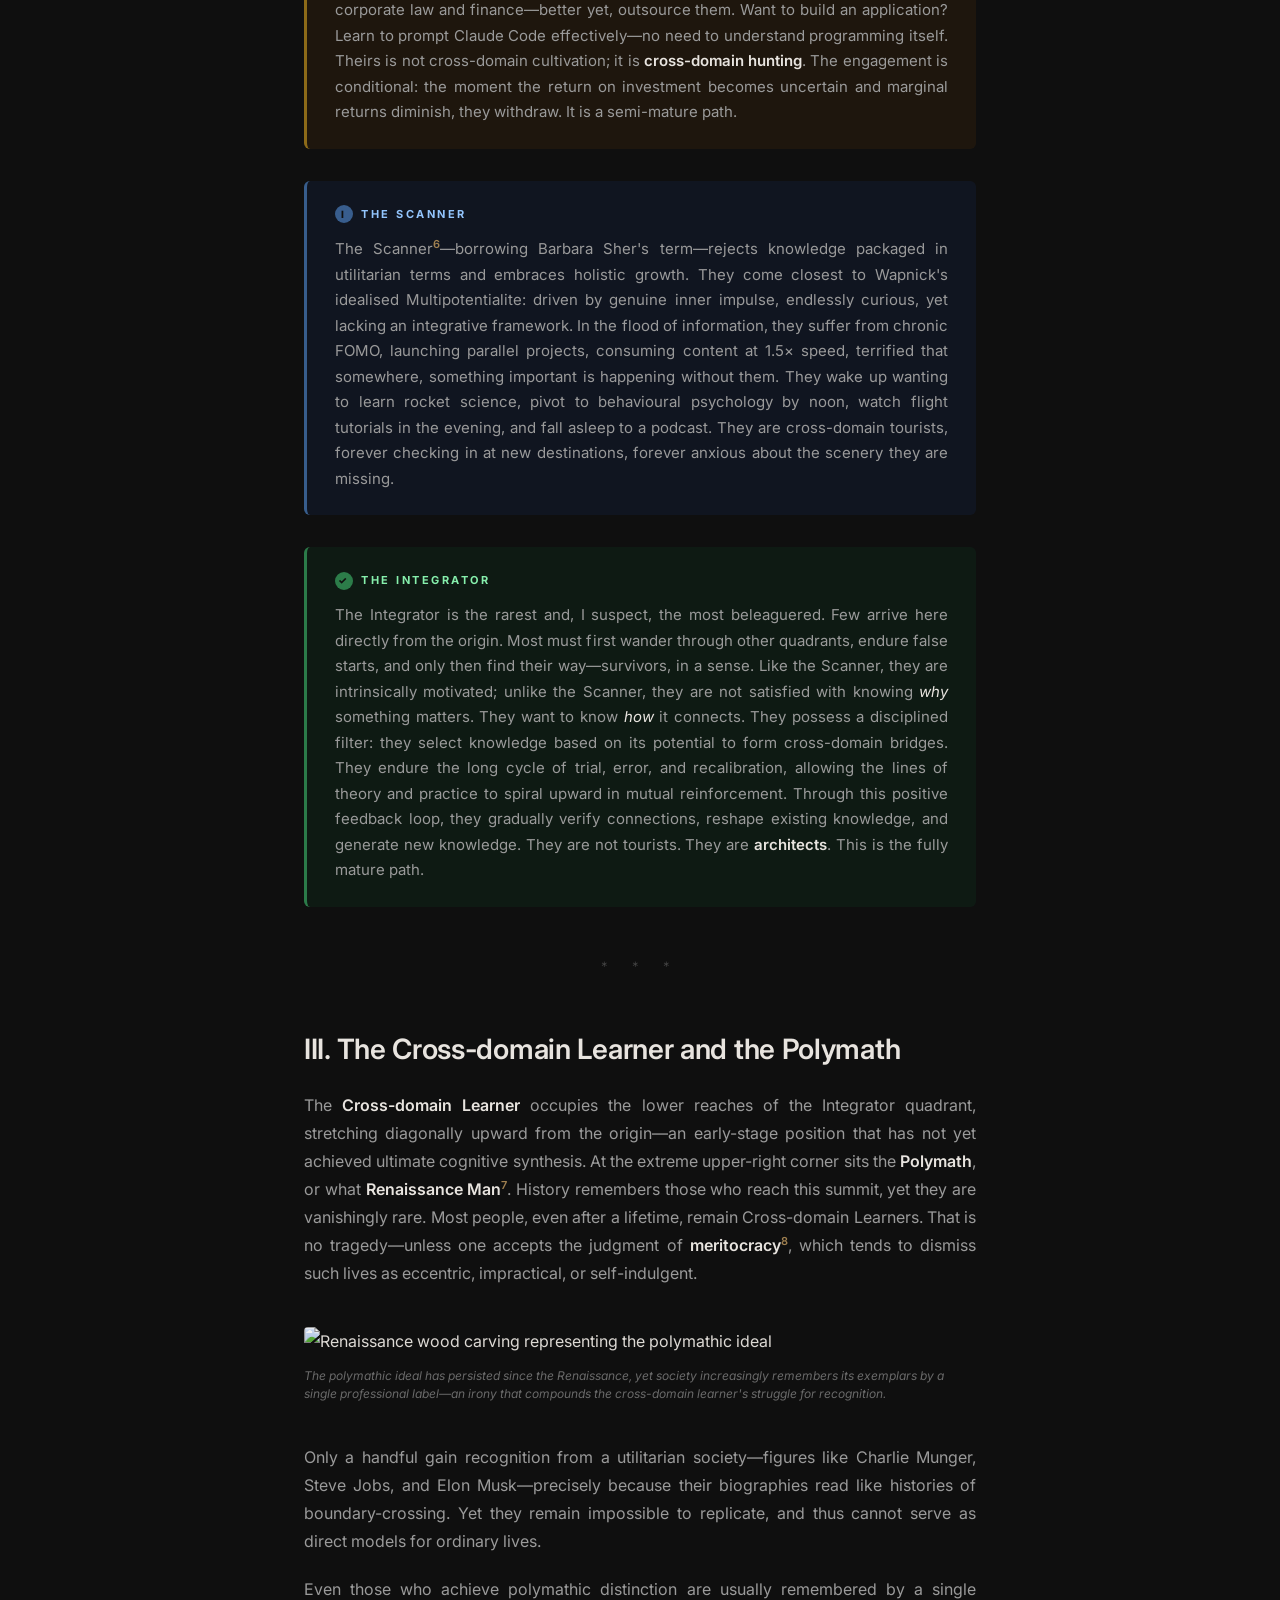
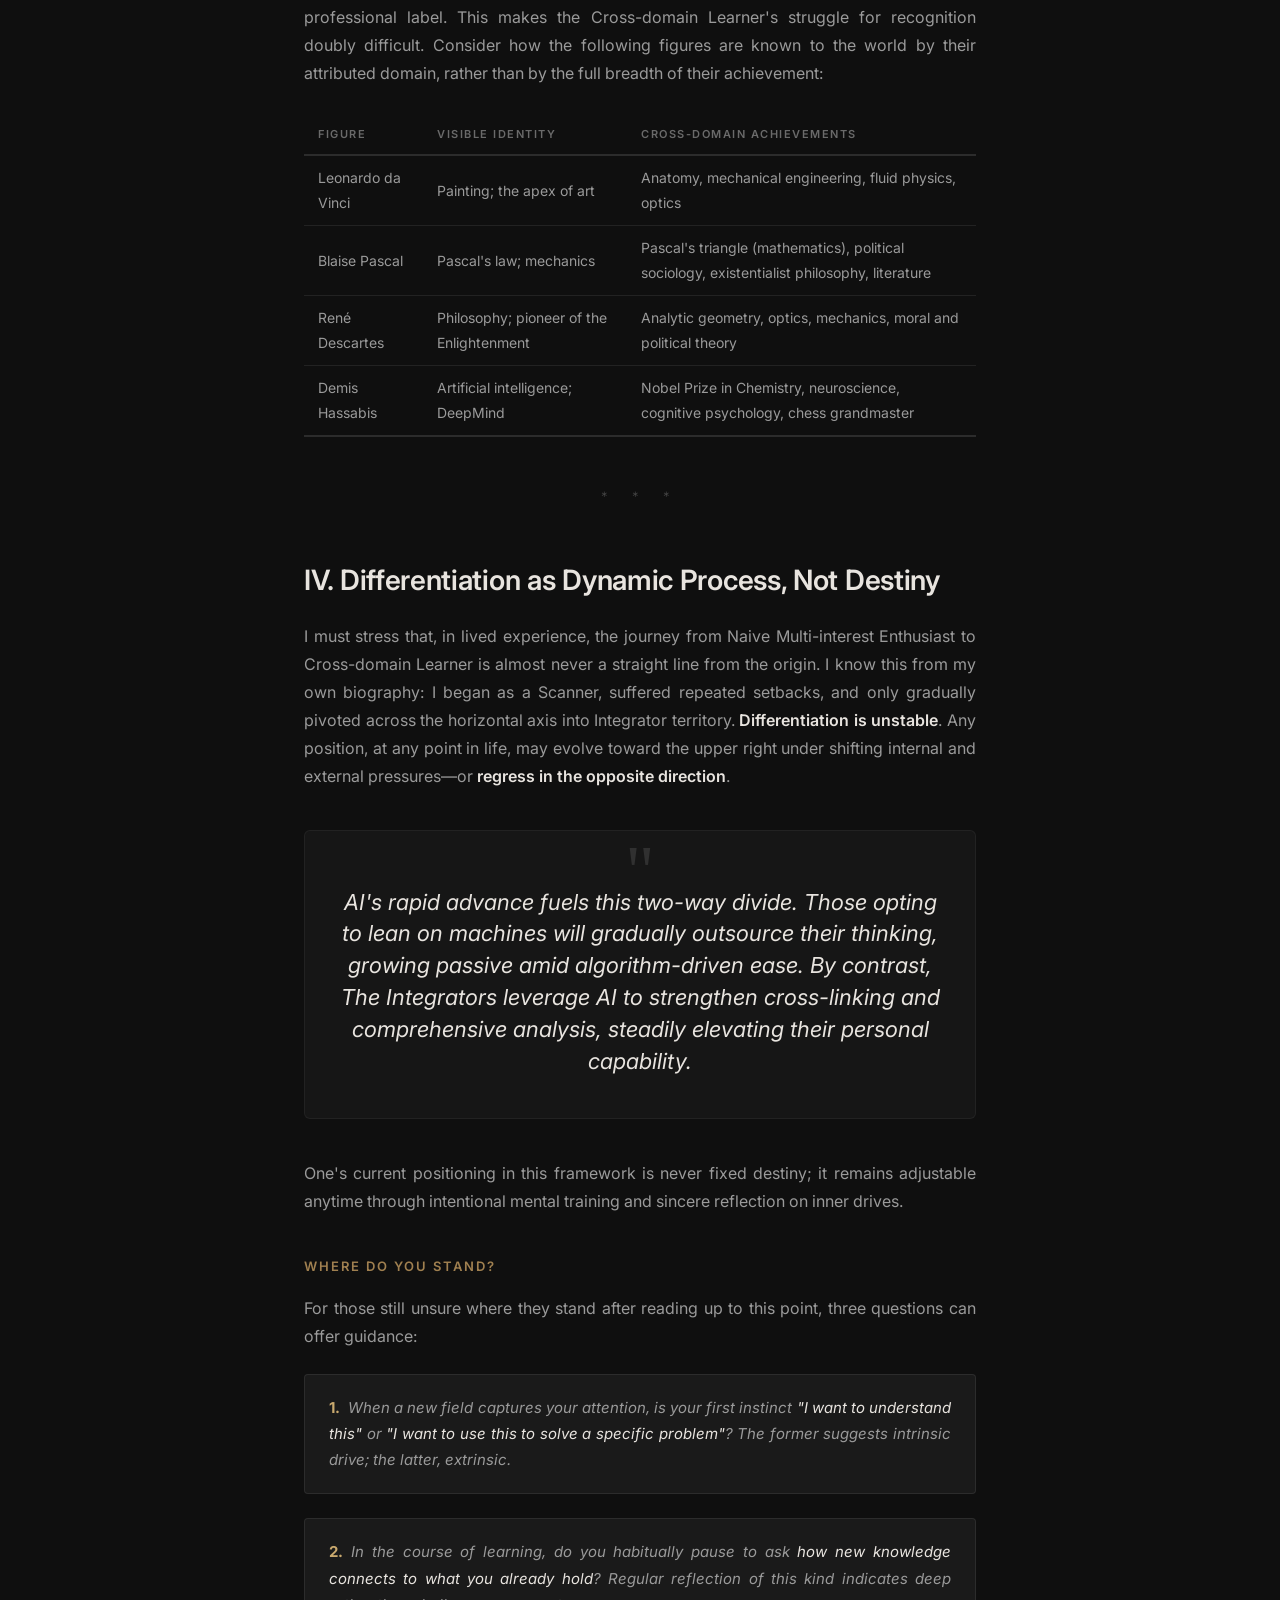
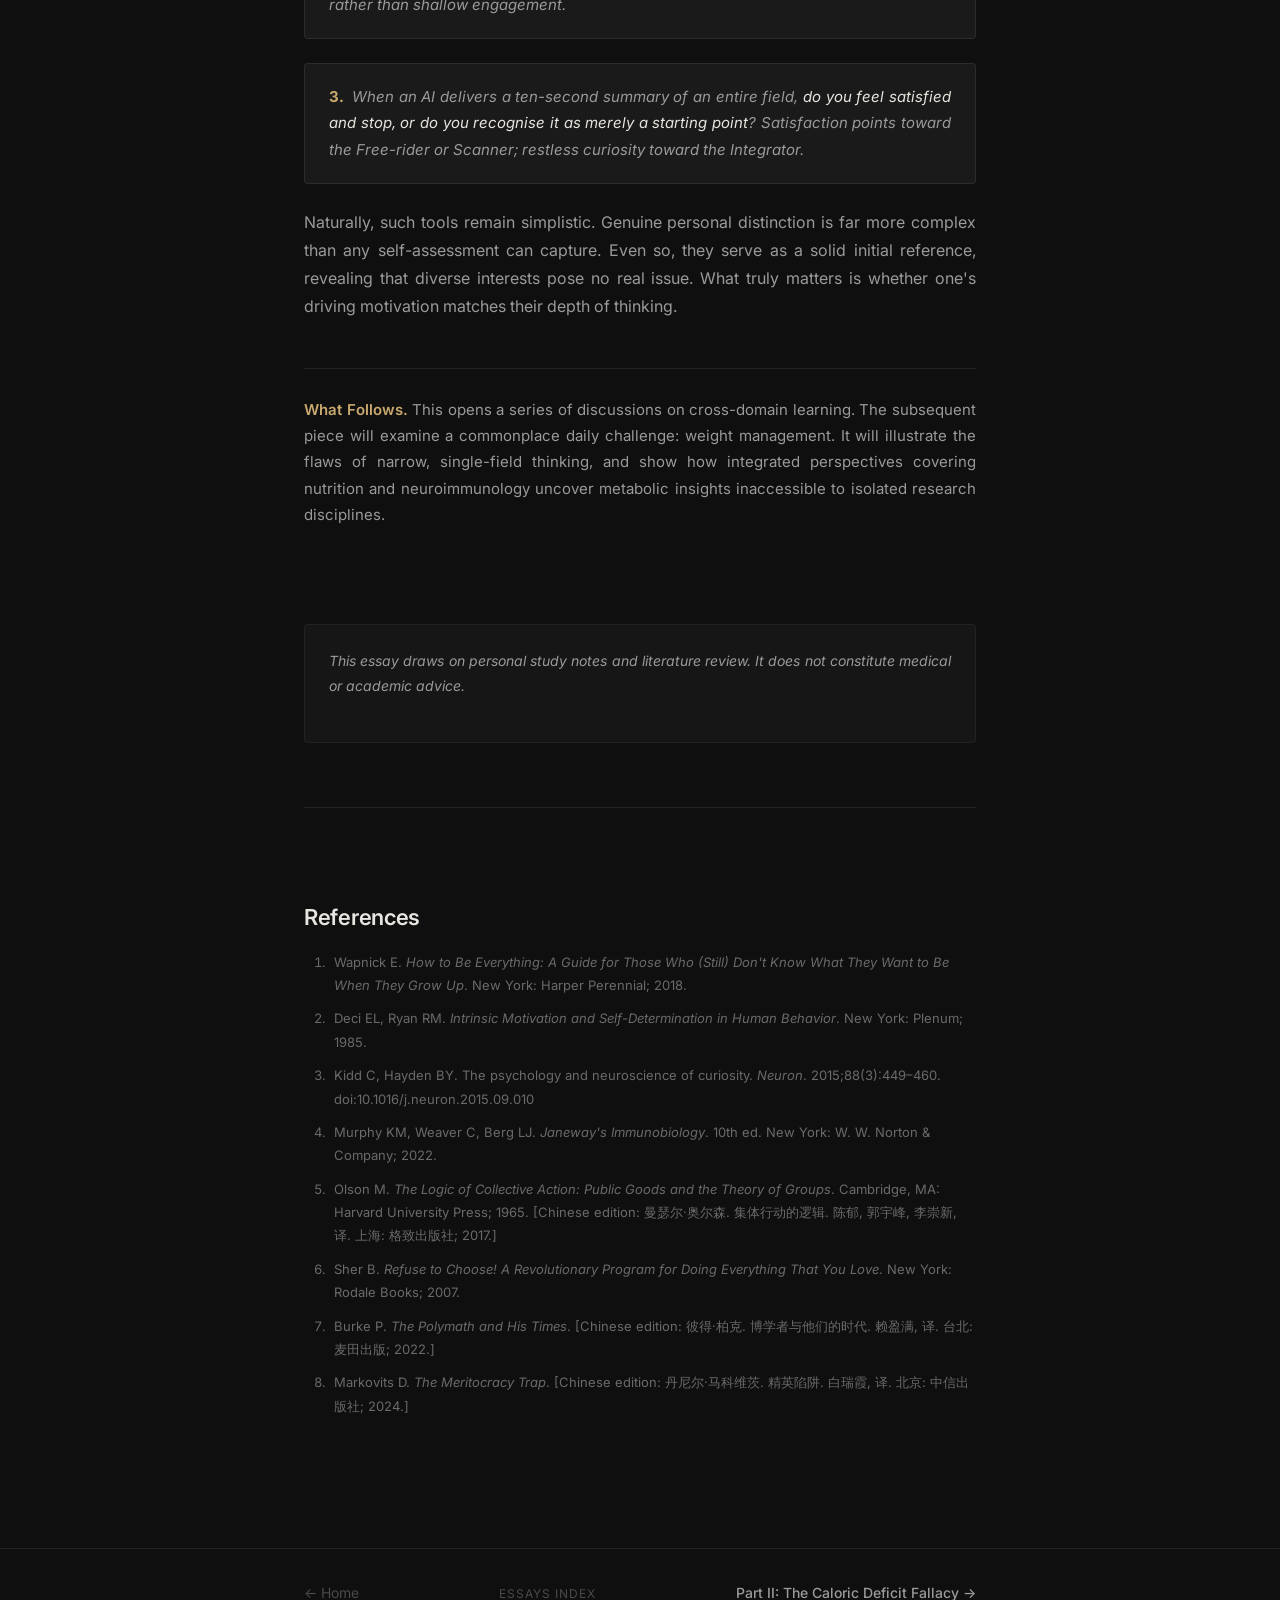
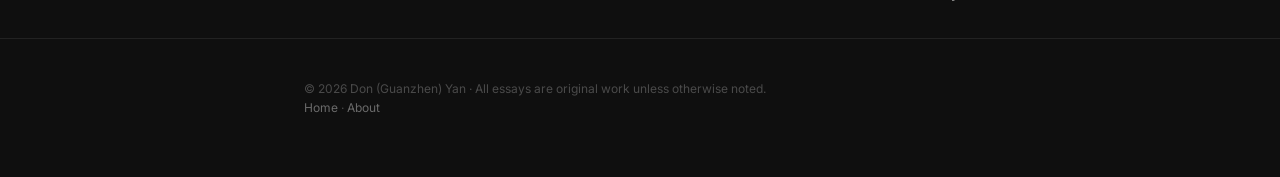
==== commit 38bf9fad: "Update CDL_part1.html" ====
--- a/CDL_part1.html
+++ b/CDL_part1.html
@@ -24,7 +24,7 @@
 
     <header class="masthead">
         <div class="masthead-label">Essay</div>
-        <h1 class="article-title">From Lens to Laboratory</h1>
+        <h1 class="article-title">The Differentiation Matrix</h1>
         <p class="article-subtitle">Why Breadth of Interest Is Not the Problem—And How Motivation and Cognitive Depth Separate the Dabbler from the Polymath</p>
         <div class="article-meta">
             <span>By a Cross-domain Learner</span>
@@ -236,4 +236,4 @@
     </footer>
 
 </body>
-</html>+</html>
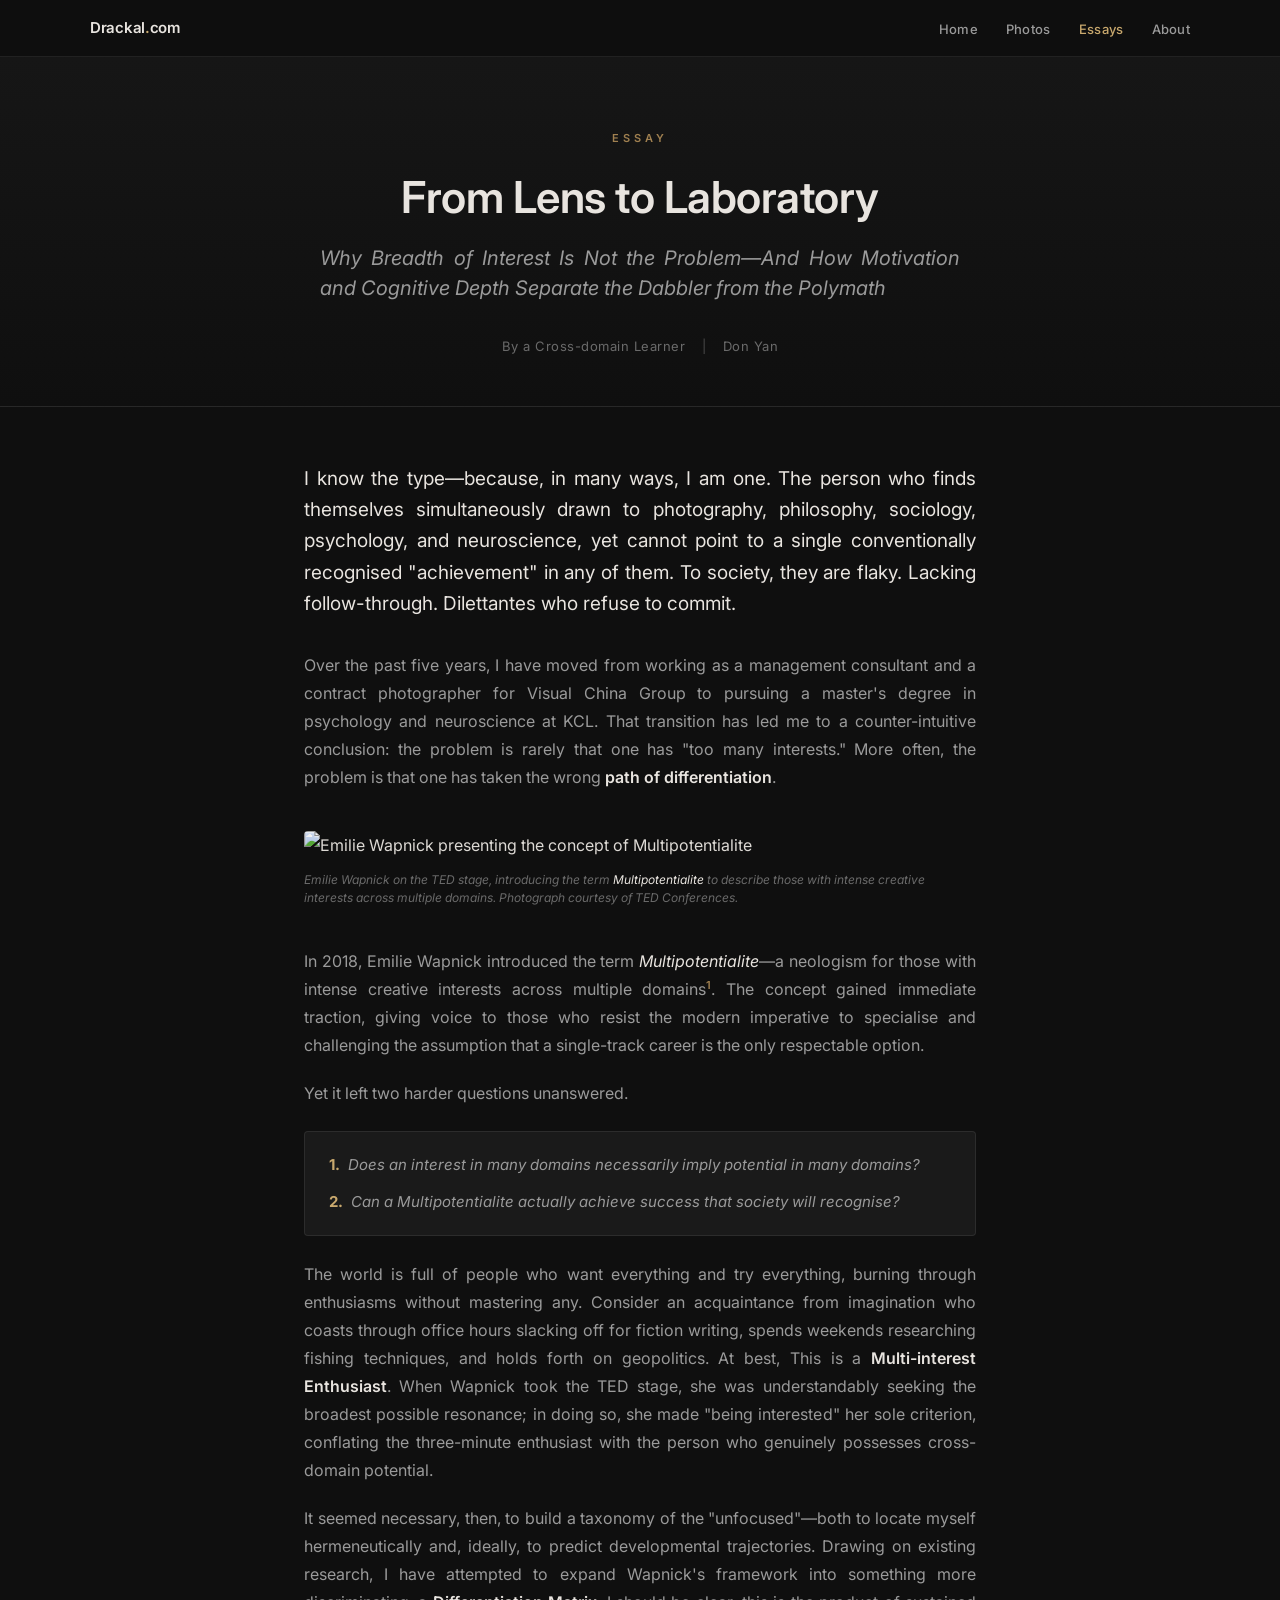
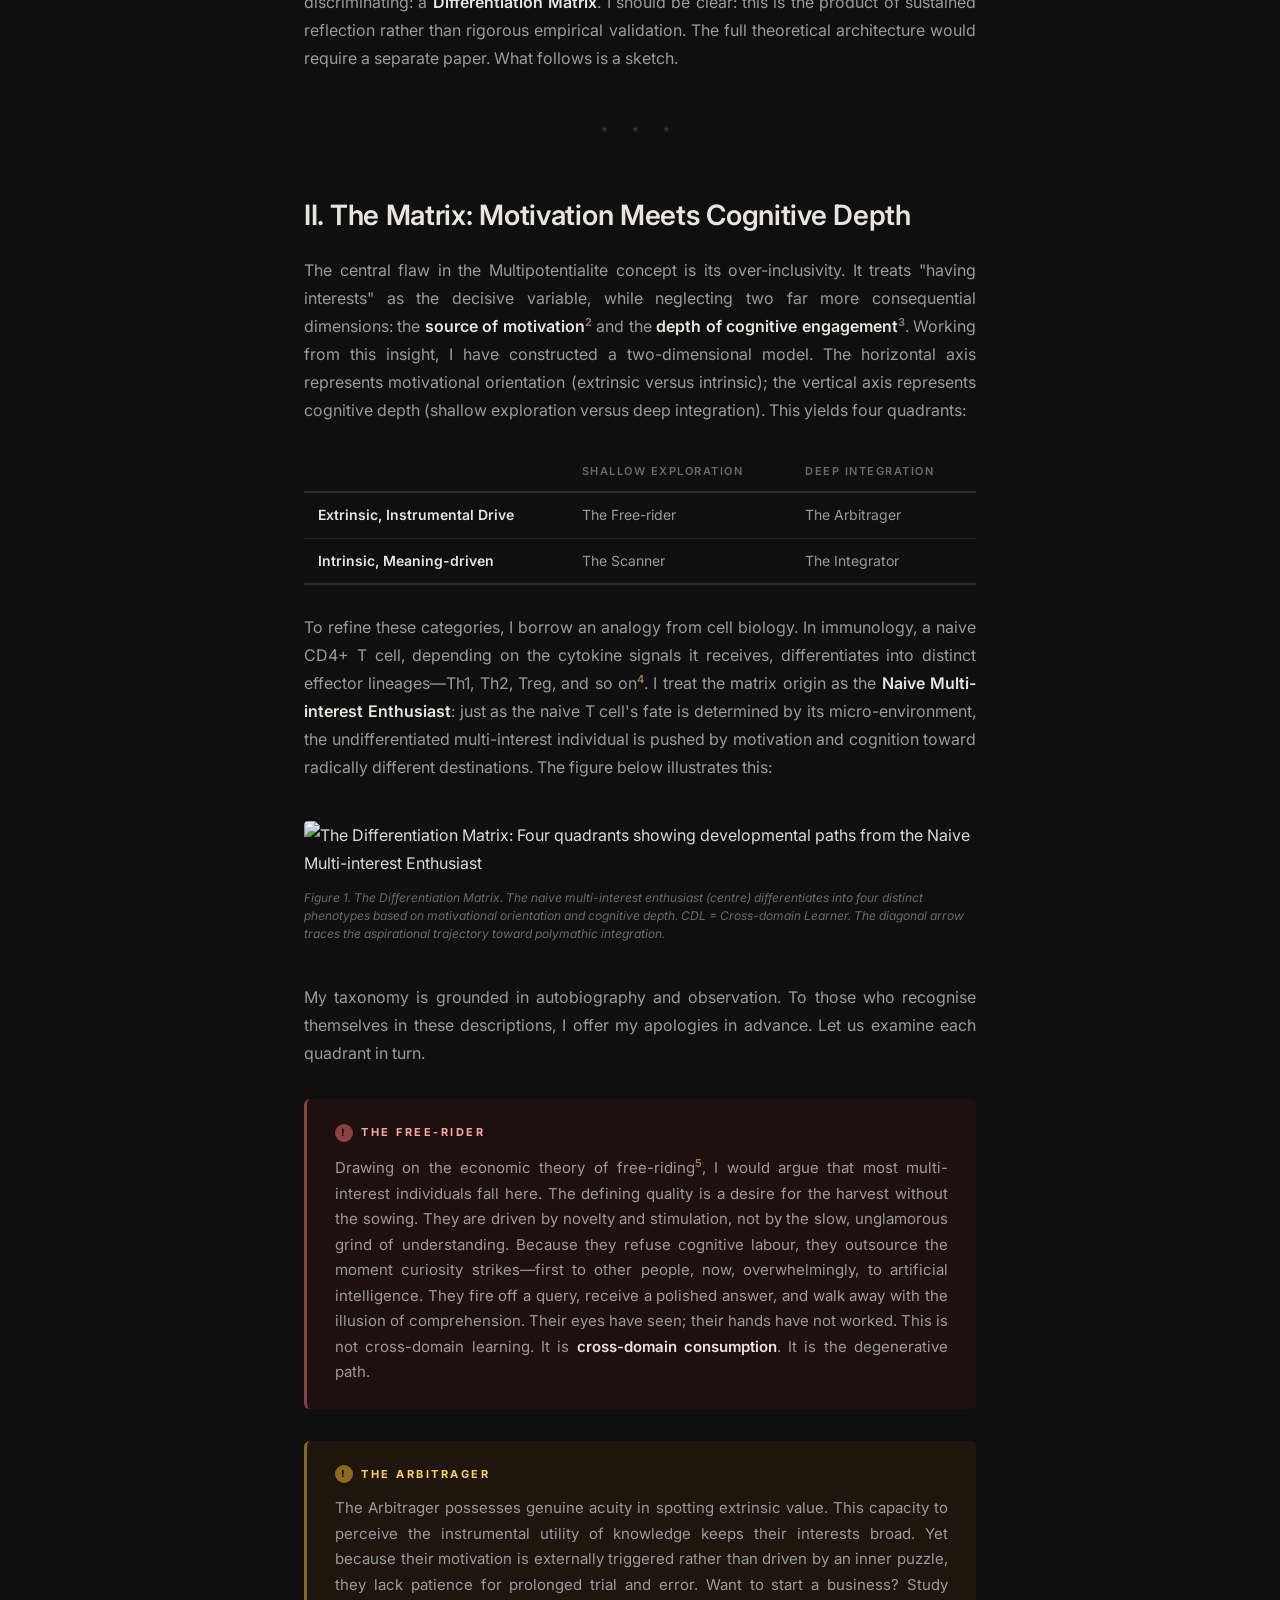
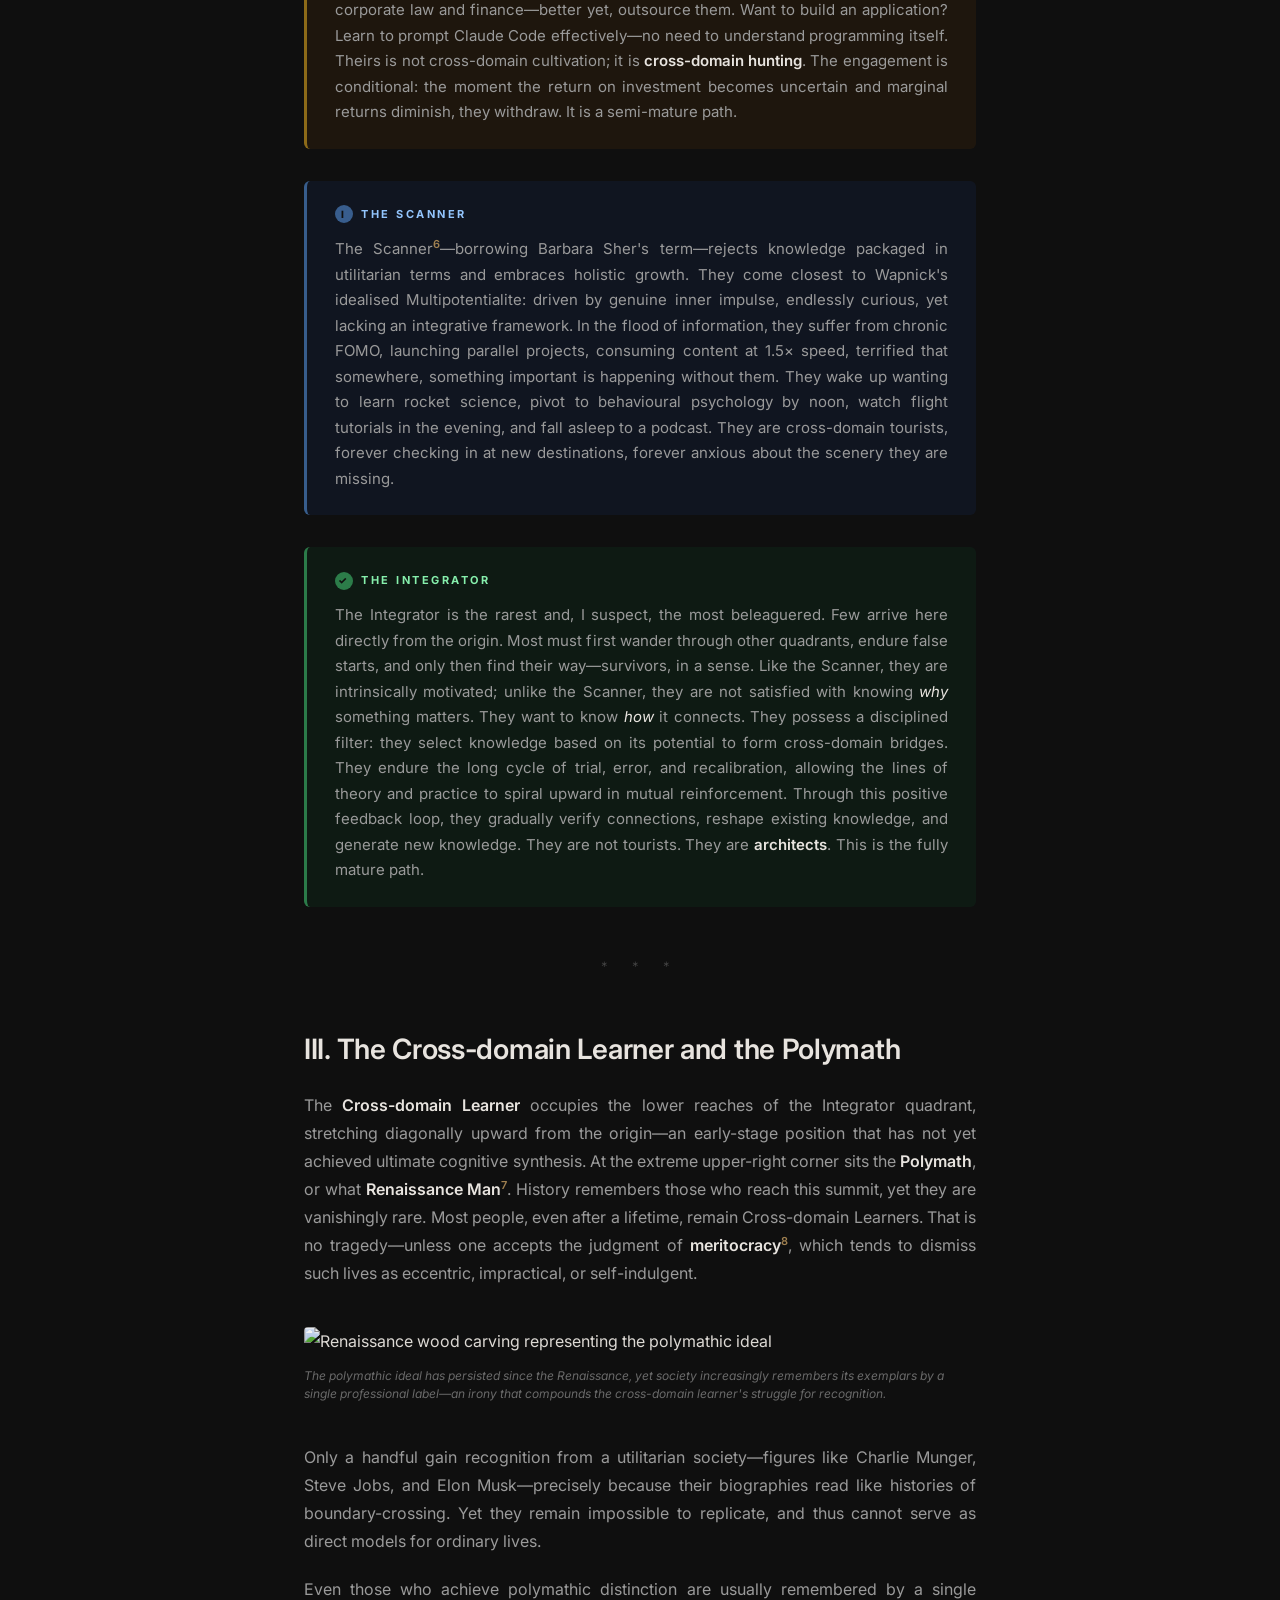
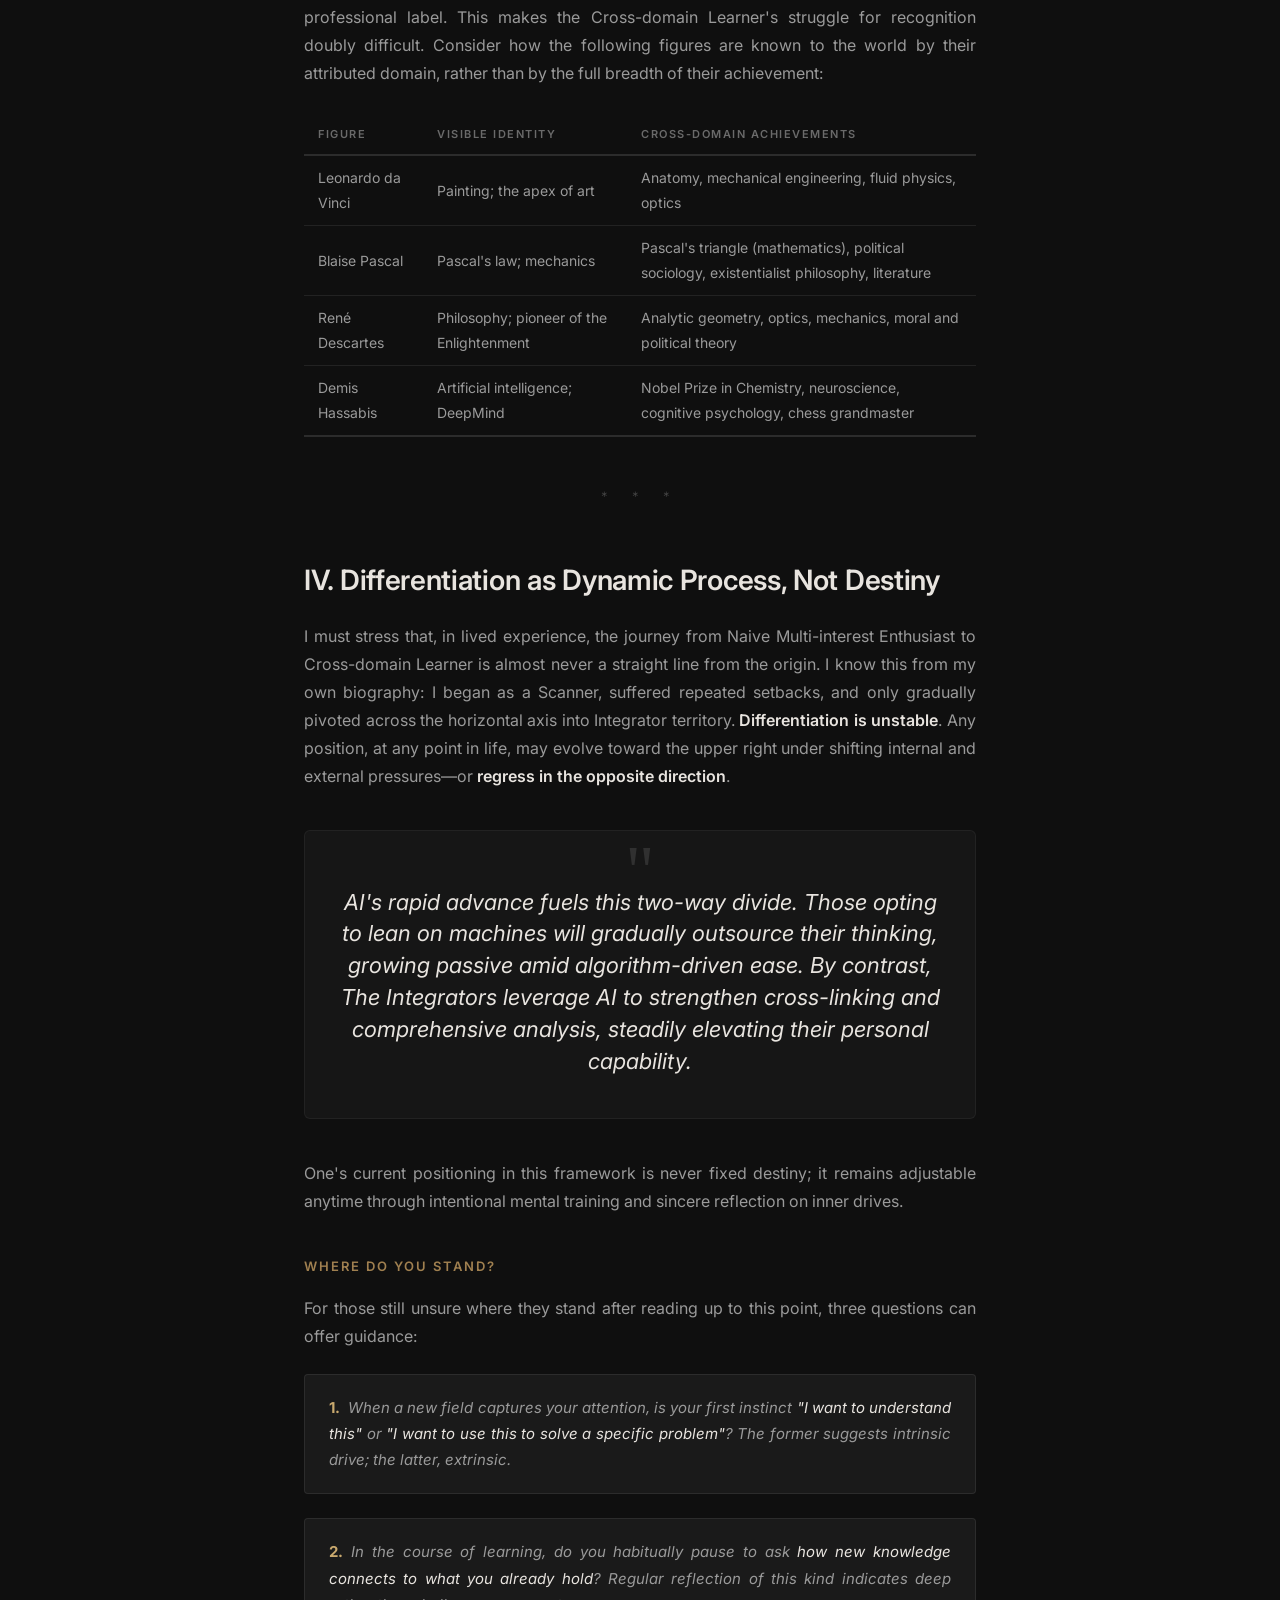
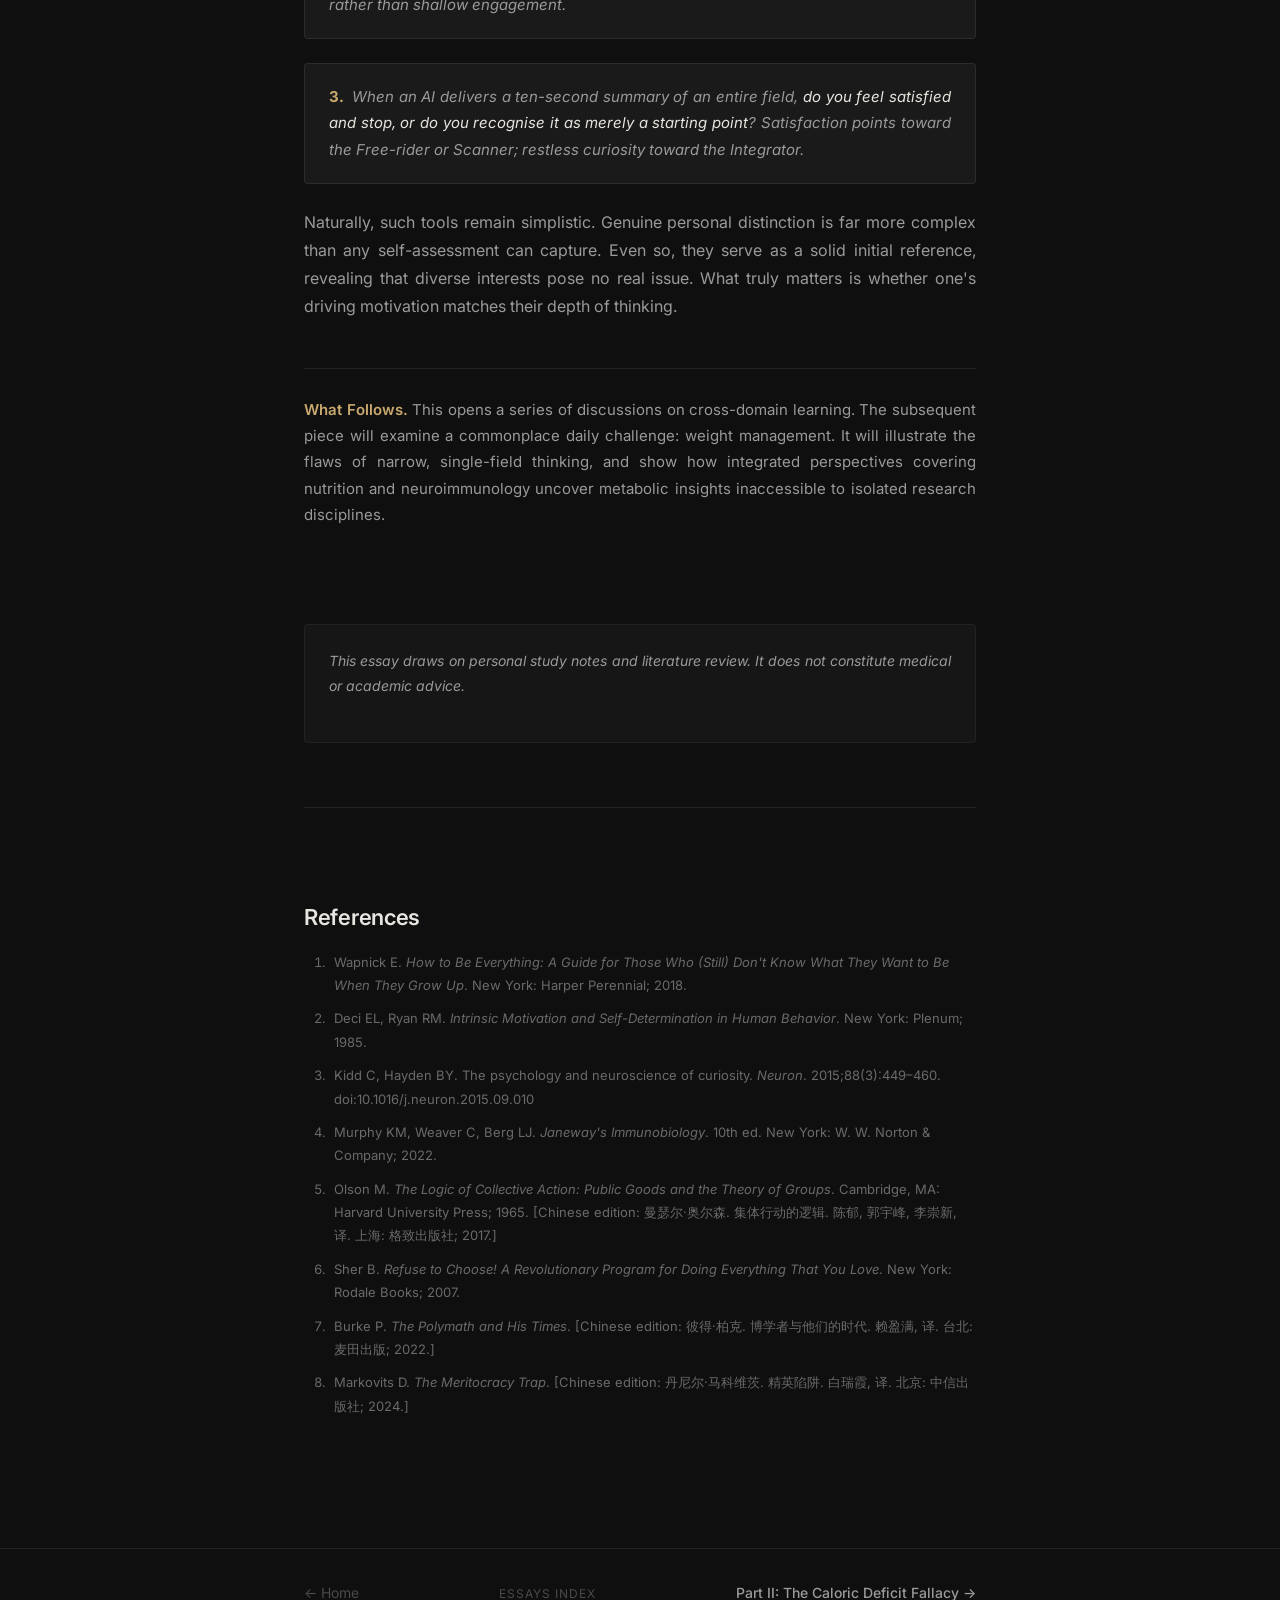
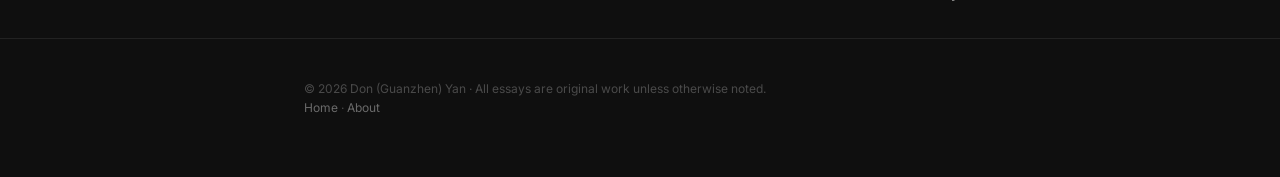
==== commit 950d8ca9: "Add files via upload" ====
--- a/CDL_part1.html
+++ b/CDL_part1.html
@@ -24,7 +24,7 @@
 
     <header class="masthead">
         <div class="masthead-label">Essay</div>
-        <h1 class="article-title">The Differentiation Matrix</h1>
+        <h1 class="article-title">From Lens to Laboratory</h1>
         <p class="article-subtitle">Why Breadth of Interest Is Not the Problem—And How Motivation and Cognitive Depth Separate the Dabbler from the Polymath</p>
         <div class="article-meta">
             <span>By a Cross-domain Learner</span>
@@ -236,4 +236,4 @@
     </footer>
 
 </body>
-</html>
+</html>
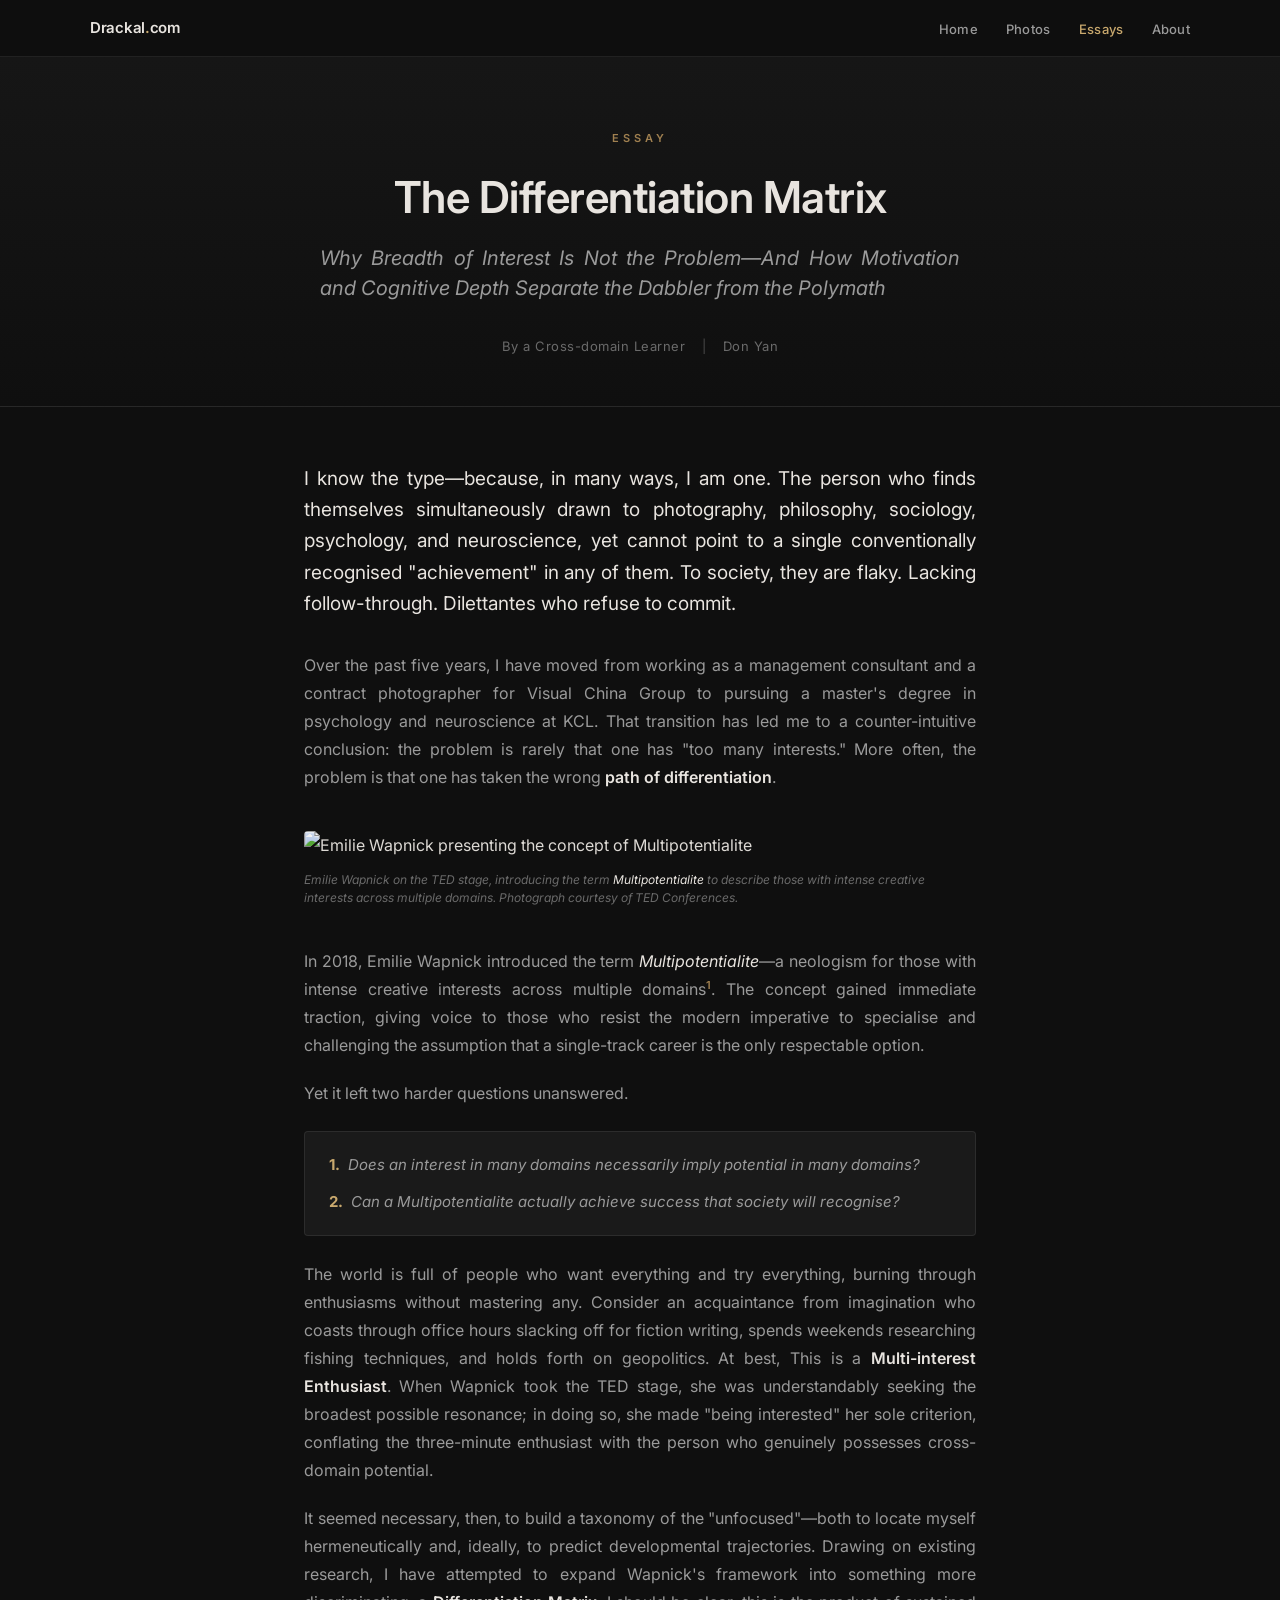
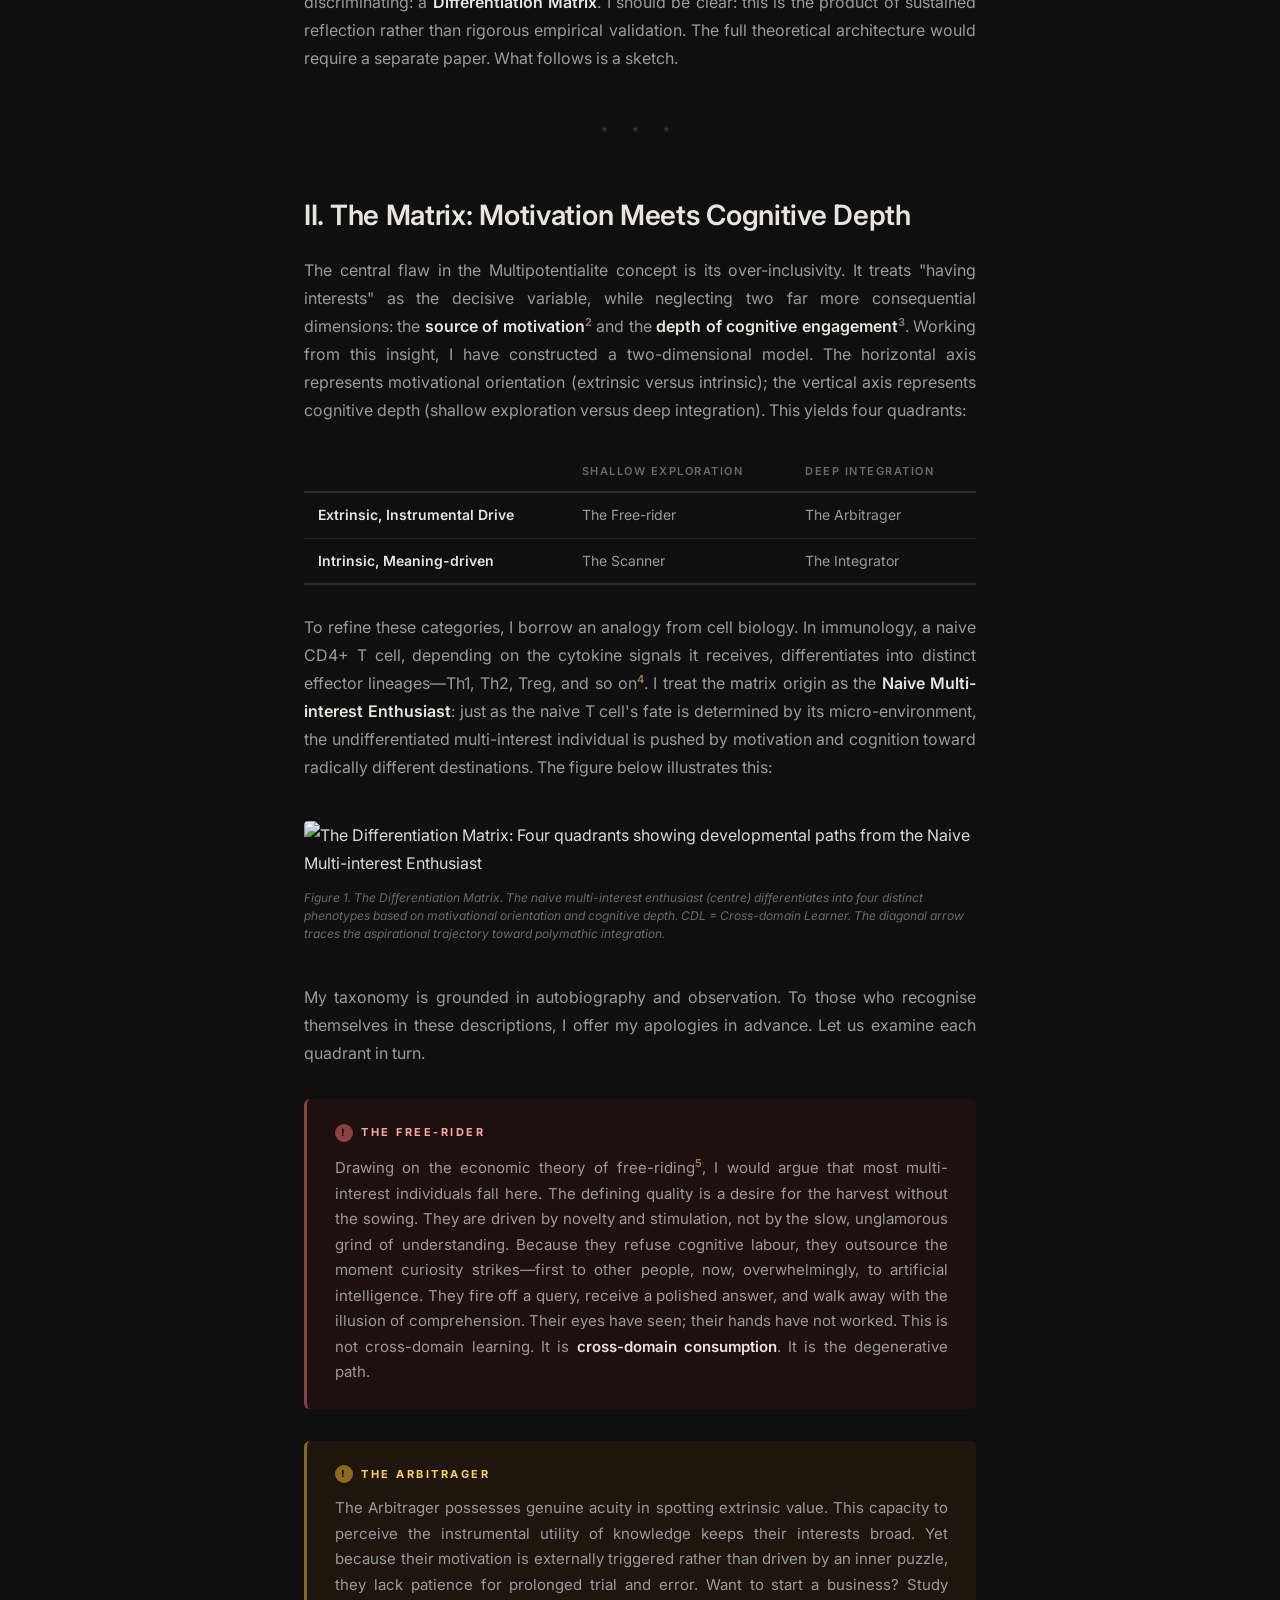
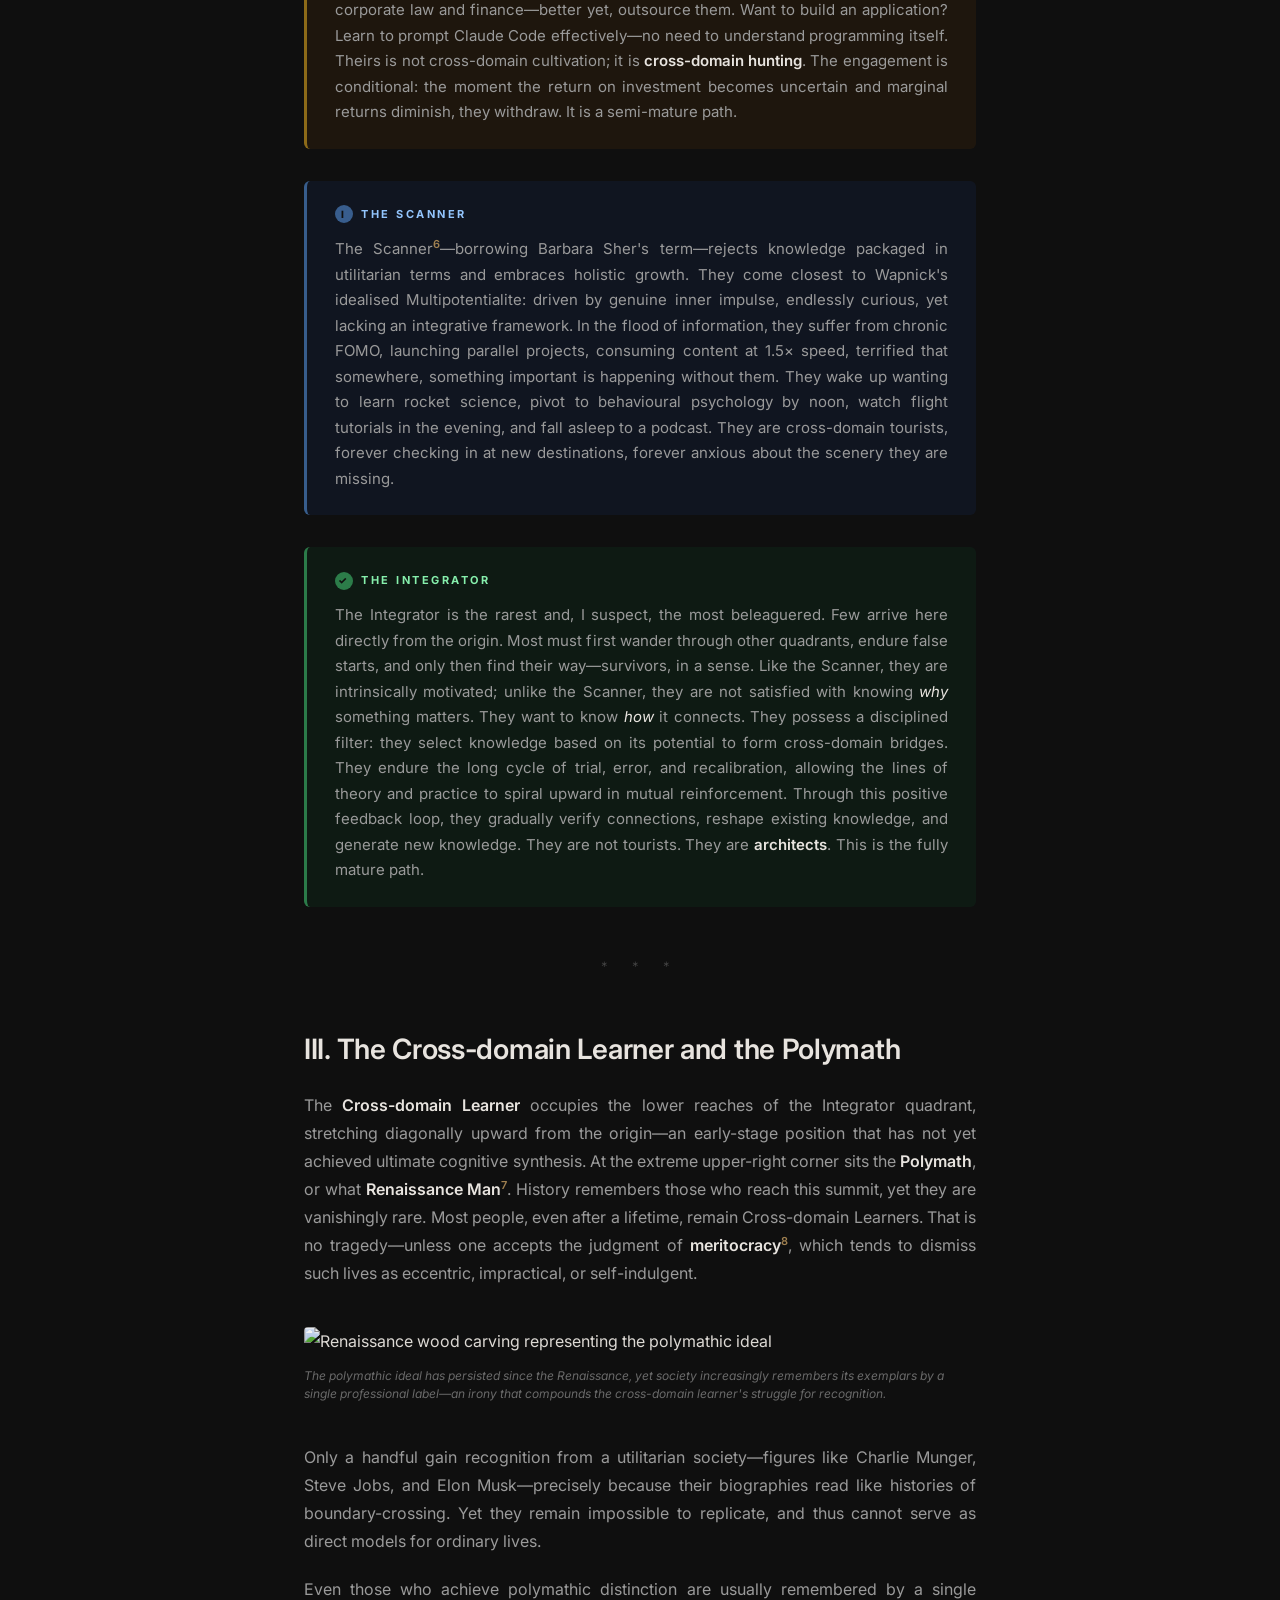
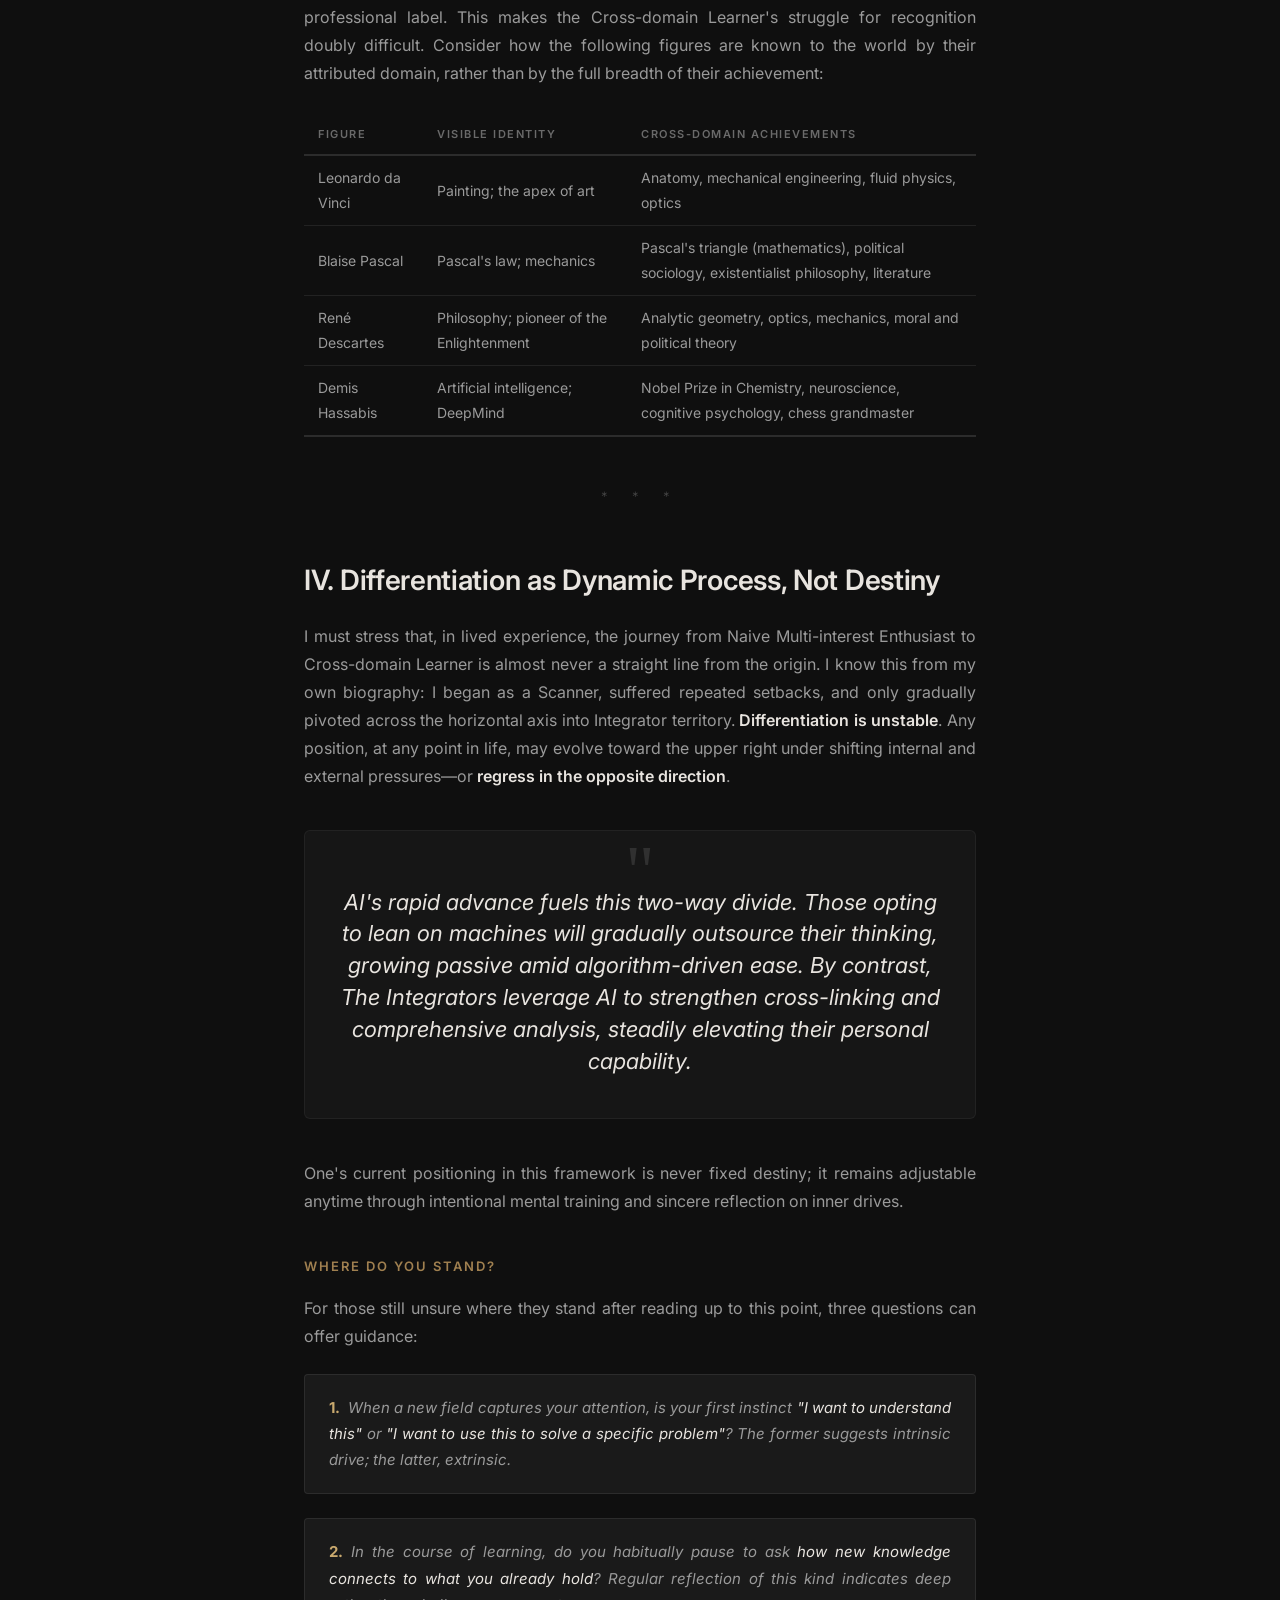
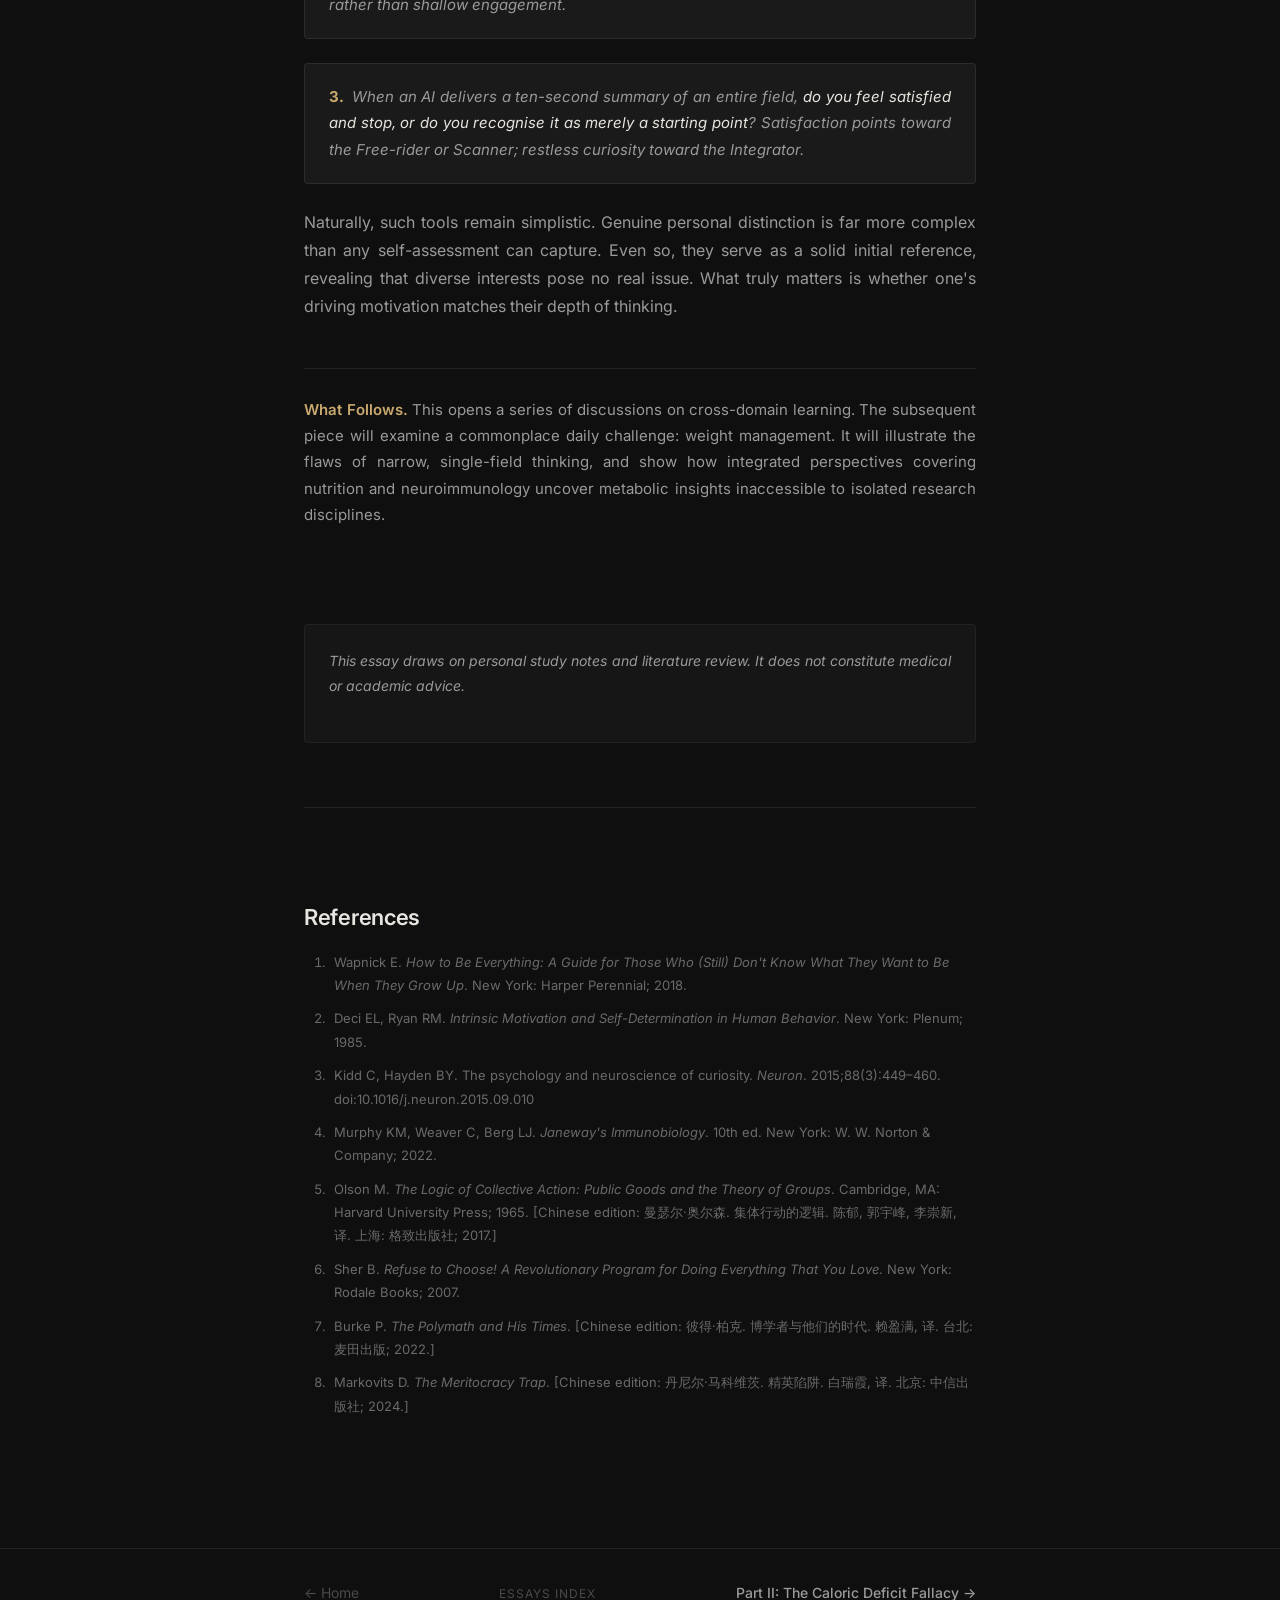
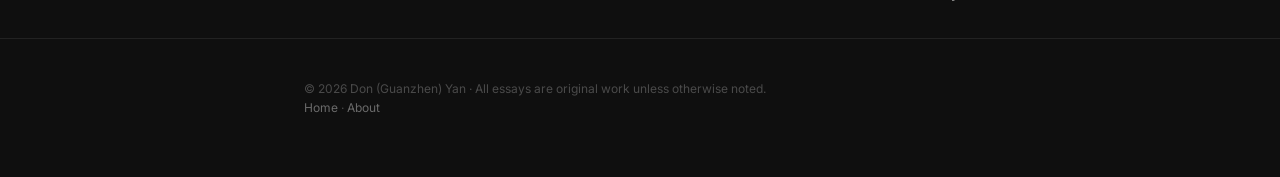
==== commit dd76be50: "Update CDL_part1.html" ====
--- a/CDL_part1.html
+++ b/CDL_part1.html
@@ -24,7 +24,7 @@
 
     <header class="masthead">
         <div class="masthead-label">Essay</div>
-        <h1 class="article-title">From Lens to Laboratory</h1>
+        <h1 class="article-title">The Differentiation Matrix</h1>
         <p class="article-subtitle">Why Breadth of Interest Is Not the Problem—And How Motivation and Cognitive Depth Separate the Dabbler from the Polymath</p>
         <div class="article-meta">
             <span>By a Cross-domain Learner</span>
@@ -236,4 +236,4 @@
     </footer>
 
 </body>
-</html>+</html>
